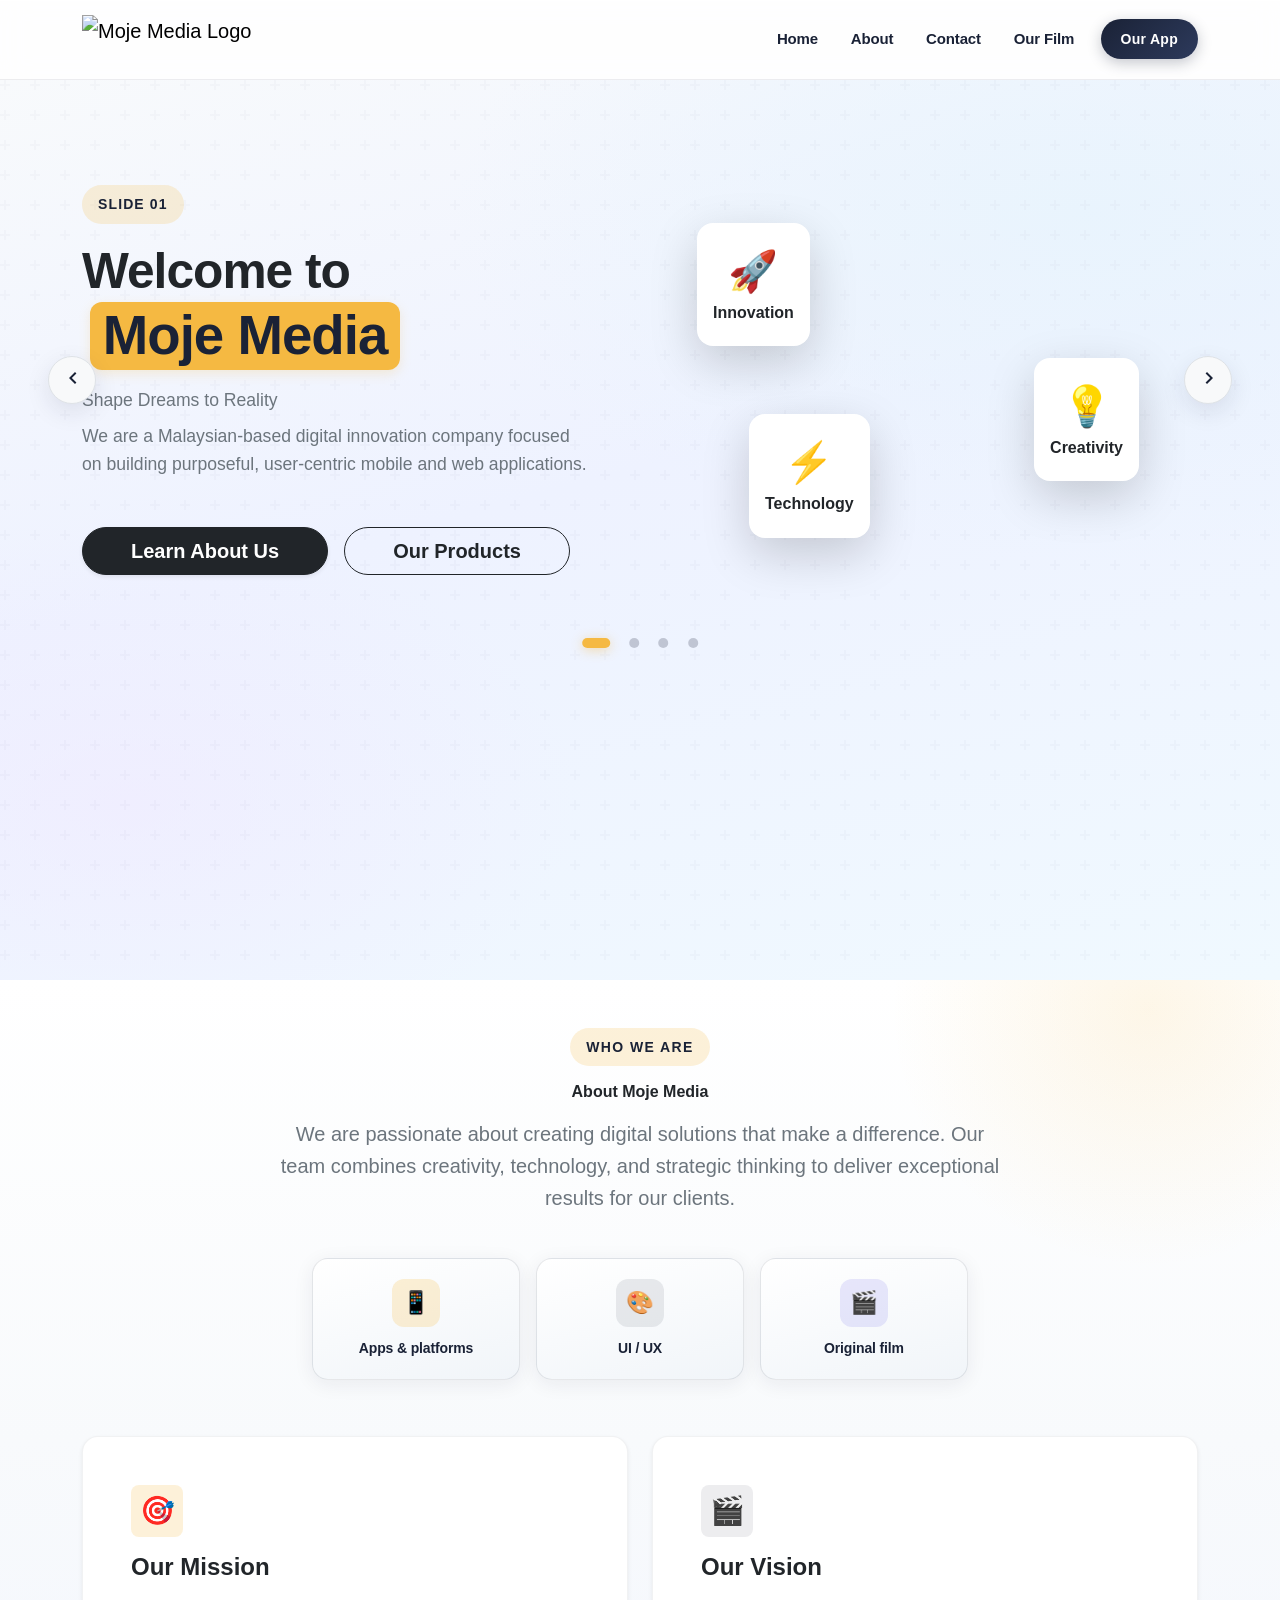
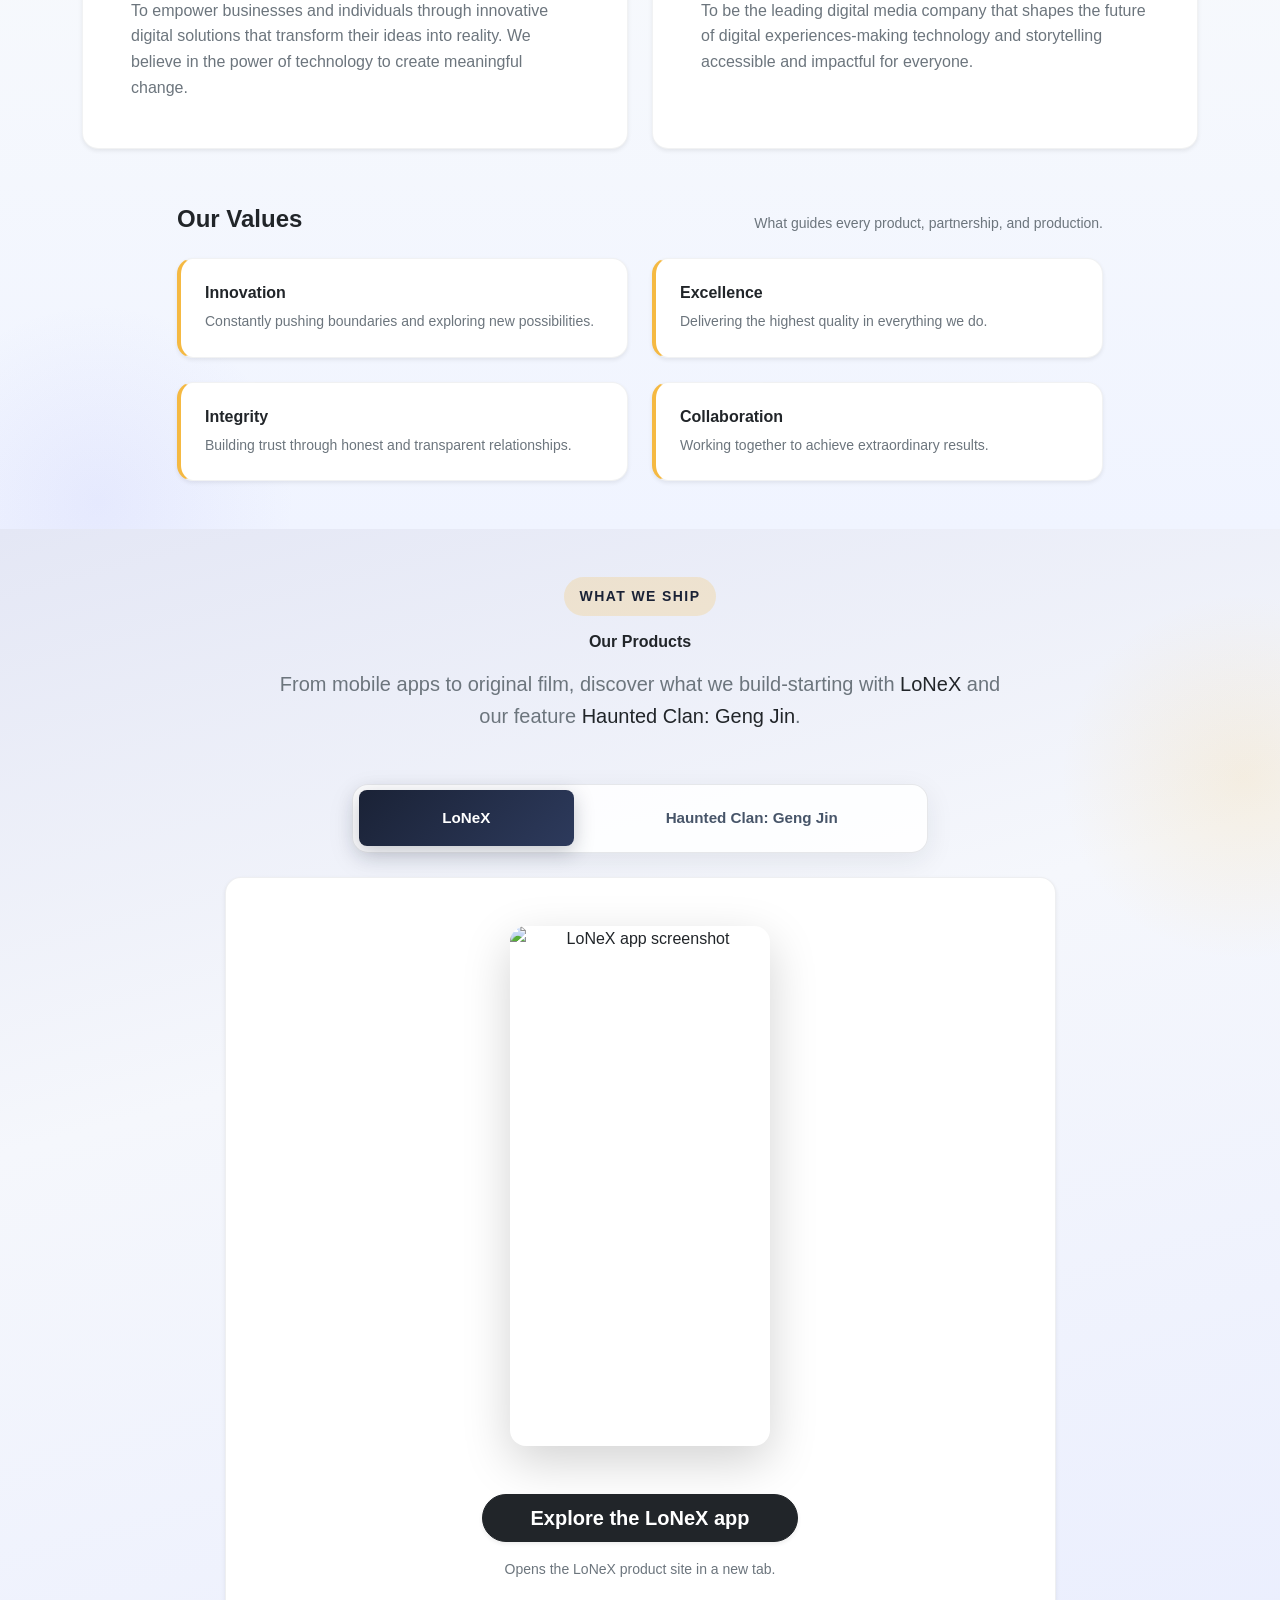
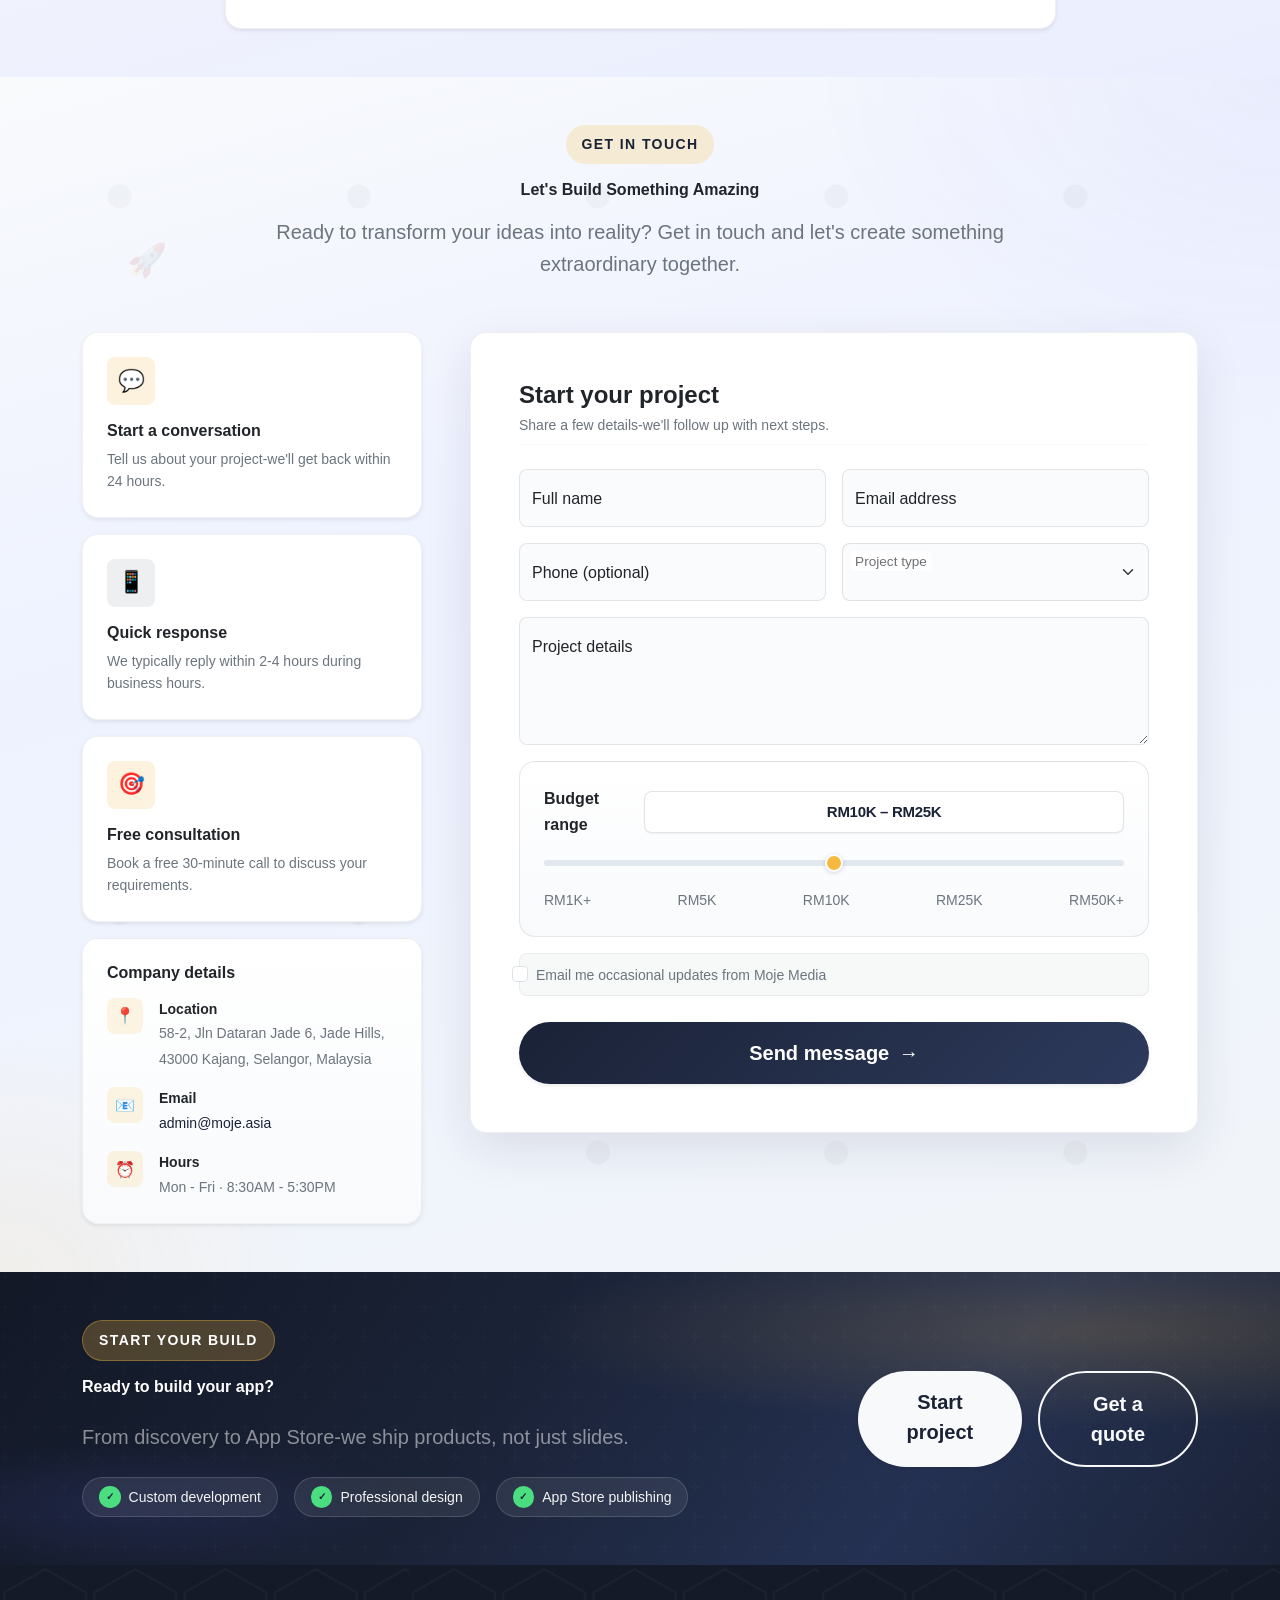
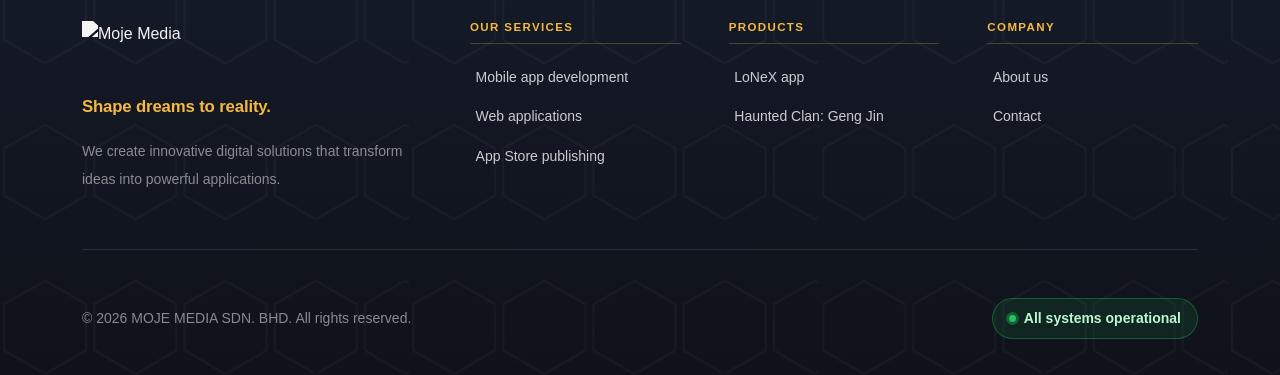
==== index.html @ 0386dd9c "Add files via upload" ====
<!DOCTYPE html>
<html lang="en">
<head>
  <meta charset="UTF-8">
  <meta name="viewport" content="width=device-width, initial-scale=1.0">
  <title>Moje Media – Shape Dreams to Reality</title>
  <!-- Bootstrap CSS -->
  <link href="https://cdn.jsdelivr.net/npm/bootstrap@5.3.2/dist/css/bootstrap.min.css" rel="stylesheet">
  <link rel="stylesheet" href="style.css">
</head>
<body>
  <header class="site-header">
    <nav class="navbar navbar-expand-lg navbar-modern fixed-top">
      <div class="container">
        <a class="navbar-brand d-flex align-items-center" href="#home">
          <img src="assets/moje-media-logo.png" alt="Moje Media Logo" class="logo">
        </a>

        <button class="navbar-toggler navbar-toggler-modern" type="button" data-bs-toggle="collapse" data-bs-target="#navbarNav" aria-controls="navbarNav" aria-expanded="false" aria-label="Toggle navigation">
          <span class="navbar-toggler-icon"></span>
        </button>

        <div class="collapse navbar-collapse" id="navbarNav">
          <ul class="navbar-nav ms-auto align-items-lg-center gap-lg-1 py-3 py-lg-0">
            <li class="nav-item">
              <a class="nav-link nav-link-modern" href="#home">Home</a>
            </li>
            <li class="nav-item">
              <a class="nav-link nav-link-modern" href="#about">About</a>
            </li>
            <li class="nav-item">
              <a class="nav-link nav-link-modern" href="#contact">Contact</a>
            </li>
            <li class="nav-item">
              <a class="nav-link nav-link-modern" href="film/index.html">Our Film</a>
            </li>
            <li class="nav-item ms-lg-2 mt-2 mt-lg-0">
              <a class="nav-link btn-nav-cta text-center" href="https://lonex.moje.asia/index.html" target="_blank" rel="noopener noreferrer">Our App</a>
            </li>
          </ul>
        </div>
      </div>
    </nav>
  </header>
  <main>
    <section class="hero hero-modern position-relative overflow-hidden" id="home">
      <div class="hero-slider">
        <!-- Slide 1: Welcome to Moje Media -->
        <div class="slide active" data-slide="1">
          <div class="container py-4 py-lg-5">
            <div class="row min-vh-100 align-items-center g-4 g-xl-5">
              <div class="col-lg-6 order-2 order-lg-1">
                <div class="hero-text pe-lg-4">
                  <span class="hero-eyebrow d-inline-flex align-items-center gap-2 rounded-pill px-3 py-2 mb-3 small fw-semibold text-uppercase tracking-wide">Slide 01</span>
                  <h1 class="display-5 fw-bold text-dark lh-sm mb-3 hero-slide-title">Welcome to <span class="brand">Moje Media</span></h1>
                  <p class="lead text-secondary fw-normal mb-2">Shape Dreams to Reality</p>
                  <p class="text-secondary mb-4 mb-lg-5">We are a Malaysian-based digital innovation company focused on building purposeful, user-centric mobile and web applications.</p>
                  <div class="hero-actions d-flex flex-wrap gap-3">
                    <a href="#about" class="btn btn-dark btn-lg rounded-pill px-4 px-sm-5 fw-semibold shadow-sm">Learn About Us</a>
                    <a href="#products" class="btn btn-outline-dark btn-lg rounded-pill px-4 px-sm-5 fw-semibold">Our Products</a>
                  </div>
                </div>
              </div>
              <div class="col-lg-6 order-1 order-lg-2">
                <div class="hero-visual-stack position-relative mx-auto" style="max-width: 520px;">
                  <div class="position-absolute top-50 start-50 translate-middle hero-logo-watermark">
                    <img src="assets/moje-media-logo.png" alt="" class="opacity-25" width="420" height="auto" aria-hidden="true">
                  </div>
                  <div class="floating-elements floating-elements-modern">
                    <div class="card border-0 shadow-lg rounded-4 floating-card-modern card-1">
                      <div class="card-body text-center py-4 px-3">
                        <div class="display-6 mb-2">🚀</div>
                        <h3 class="h6 fw-bold mb-0 text-dark">Innovation</h3>
                      </div>
                    </div>
                    <div class="card border-0 shadow-lg rounded-4 floating-card-modern card-2">
                      <div class="card-body text-center py-4 px-3">
                        <div class="display-6 mb-2">💡</div>
                        <h3 class="h6 fw-bold mb-0 text-dark">Creativity</h3>
                      </div>
                    </div>
                    <div class="card border-0 shadow-lg rounded-4 floating-card-modern card-3">
                      <div class="card-body text-center py-4 px-3">
                        <div class="display-6 mb-2">⚡</div>
                        <h3 class="h6 fw-bold mb-0 text-dark">Technology</h3>
                      </div>
                    </div>
                  </div>
                </div>
              </div>
            </div>
          </div>
        </div>

        <!-- Slide 2: Haunted Clan — Geng Jin (film) -->
        <div class="slide" data-slide="2">
          <div class="container py-4 py-lg-5">
            <div class="row min-vh-100 align-items-center">
              <div class="col-12">
                <div class="row g-0 rounded-4 overflow-hidden shadow-lg hero-film-card border border-light">
                  <div class="col-lg-5 bg-dark text-white p-4 p-lg-5 d-flex flex-column justify-content-center">
                    <span class="hero-eyebrow hero-eyebrow--on-dark d-inline-flex align-items-center rounded-pill px-3 py-2 mb-3 small fw-semibold text-uppercase tracking-wide">Slide 02 · Original film</span>
                    <h2 class="display-5 fw-bold lh-sm mb-3 hero-slide-title"><span class="text-warning">Haunted Clan</span>: Geng Jin</h2>
                    <p class="text-white-50 lead fs-6 mb-4">Original feature film from Moje Media. We bring stories to the screen as well as to the app store, explore the art and watch the trailer in our products section.</p>
                    <div class="d-flex flex-wrap gap-3 mt-auto">
                      <a href="film/index.html#trailer" class="btn btn-warning btn-lg rounded-pill px-4 text-dark fw-semibold shadow-sm">Watch trailer</a>
                      <a href="film/index.html" class="btn btn-outline-light btn-lg rounded-pill px-4">Product details</a>
                    </div>
                  </div>
                  <div class="col-lg-7 bg-black p-3 p-md-4 d-flex align-items-center">
                    <div class="row g-3 w-100 align-items-center">
                      <div class="col-6">
                        <img src="assets/poster%201.jpg" alt="Haunted Clan: Geng Jin — poster 1" class="img-fluid rounded-3 shadow film-poster-hero w-100">
                      </div>
                      <div class="col-6">
                        <img src="assets/poster%202.jpg" alt="Haunted Clan: Geng Jin — poster 2" class="img-fluid rounded-3 shadow film-poster-hero w-100">
                      </div>
                    </div>
                  </div>
                </div>
              </div>
            </div>
          </div>
        </div>

        <!-- Slide 3: LoNeX (Our App) -->
        <div class="slide" data-slide="3">
          <div class="container py-4 py-lg-5">
            <div class="row min-vh-100 align-items-center g-4 g-xl-5">
              <div class="col-lg-6">
                <div class="hero-text pe-lg-4">
                  <span class="hero-eyebrow d-inline-flex align-items-center gap-2 rounded-pill px-3 py-2 mb-3 small fw-semibold text-uppercase tracking-wide">Slide 03 · Our App</span>
                  <h2 class="display-5 fw-bold text-dark lh-sm mb-3 hero-slide-title">Meet <span class="brand">LoNeX</span></h2>
                  <p class="lead text-secondary fs-5 mb-3">Your complete financial management solution</p>
                  <p class="text-secondary mb-4">Transform how you manage money with our financial companion-loan tracking, income management, and expense control in one intuitive app.</p>
                  <div class="app-features-highlight mb-4">
                    <div class="feature-highlight">
                      <span class="feature-icon">💰</span>
                      <span class="feature-text">Smart Loan Management</span>
                    </div>
                    <div class="feature-highlight">
                      <span class="feature-icon">📊</span>
                      <span class="feature-text">Real-time Income Tracking</span>
                    </div>
                    <div class="feature-highlight">
                      <span class="feature-icon">💳</span>
                      <span class="feature-text">Intelligent Expense Control</span>
                    </div>
                  </div>
                  <div class="hero-actions">
                    <div class="store-badges d-flex flex-wrap gap-3 justify-content-lg-start justify-content-center">
                      <a href="https://play.google.com/store/apps/details?id=com.lonex.mobile" target="_blank" rel="noopener noreferrer">
                        <img src="assets/play-store.png" alt="Download on Google Play" class="badge">
                      </a>
                      <a href="https://apps.apple.com/my/app/lonex/id6754009826" target="_blank" rel="noopener noreferrer">
                        <img src="assets/app-store.png" alt="Download on Apple App Store" class="badge">
                      </a>
                    </div>
                  </div>
                </div>
              </div>
              <div class="col-lg-6">
                <div class="hero-image">
                  <div class="app-showcase rounded-4 p-3 p-lg-4 bg-white bg-opacity-75 shadow-lg border border-light">
                    <div class="phone-mockup">
                      <img src="assets/app-screenshot.png" alt="LoNeX App Screenshot" class="app-mockup">
                      <div class="app-glow"></div>
                    </div>
                    <div class="floating-features">
                      <div class="feature-card feature-1">
                        <div class="feature-icon">📈</div>
                        <div class="feature-content">
                          <h4>Monthly Overview</h4>
                          <p>Track your financial health at a glance</p>
                        </div>
                      </div>
                      <div class="feature-card feature-2">
                        <div class="feature-icon">🎯</div>
                        <div class="feature-content">
                          <h4>Smart Goals</h4>
                          <p>Set and achieve your financial targets</p>
                        </div>
                      </div>
                      <div class="feature-card feature-3">
                        <div class="feature-icon">🔒</div>
                        <div class="feature-content">
                          <h4>Secure &amp; Private</h4>
                          <p>Bank-level security for your data</p>
                        </div>
                      </div>
                    </div>
                  </div>
                </div>
              </div>
            </div>
          </div>
        </div>

        <!-- Slide 4: App development services -->
        <div class="slide" data-slide="4">
          <div class="container py-4 py-lg-5">
            <div class="row min-vh-100 align-items-center g-4 g-xl-5">
              <div class="col-lg-6">
                <div class="hero-text pe-lg-4">
                  <span class="hero-eyebrow d-inline-flex align-items-center gap-2 rounded-pill px-3 py-2 mb-3 small fw-semibold text-uppercase tracking-wide">Slide 04 · Services</span>
                  <h2 class="display-5 fw-bold text-dark lh-sm mb-3 hero-slide-title">We Create <span class="brand">Your App</span></h2>
                  <p class="lead text-secondary fs-5 mb-2">Custom Mobile &amp; Web Solutions</p>
                  <p class="text-secondary mb-4">Transform your ideas into powerful digital solutions. From concept to launch, we build custom mobile apps and web platforms that drive your business forward.</p>
                  <div class="row row-cols-2 g-2 mb-4">
                    <div class="col">
                      <div class="d-flex align-items-center gap-2 rounded-4 border bg-white p-3 shadow-sm h-100">
                        <span class="fs-4" aria-hidden="true">📱</span>
                        <span class="small fw-semibold text-dark">Mobile apps</span>
                      </div>
                    </div>
                    <div class="col">
                      <div class="d-flex align-items-center gap-2 rounded-4 border bg-white p-3 shadow-sm h-100">
                        <span class="fs-4" aria-hidden="true">🌐</span>
                        <span class="small fw-semibold text-dark">Web apps</span>
                      </div>
                    </div>
                    <div class="col">
                      <div class="d-flex align-items-center gap-2 rounded-4 border bg-white p-3 shadow-sm h-100">
                        <span class="fs-4" aria-hidden="true">🎨</span>
                        <span class="small fw-semibold text-dark">UI / UX</span>
                      </div>
                    </div>
                    <div class="col">
                      <div class="d-flex align-items-center gap-2 rounded-4 border bg-white p-3 shadow-sm h-100">
                        <span class="fs-4" aria-hidden="true">🚀</span>
                        <span class="small fw-semibold text-dark">Publishing</span>
                      </div>
                    </div>
                  </div>
                  <div class="hero-actions d-flex flex-wrap gap-3">
                    <a href="#contact" class="btn btn-dark btn-lg rounded-pill px-4 px-sm-5 fw-semibold shadow-sm">Start Your Project</a>
                    <a href="#products" class="btn btn-outline-dark btn-lg rounded-pill px-4 px-sm-5 fw-semibold">View Portfolio</a>
                  </div>
                </div>
              </div>
              <div class="col-lg-6">
                <div class="hero-image">
                  <div class="development-showcase">
                    <div class="development-process">
                      <div class="process-step step-1">
                        <div class="step-icon">💡</div>
                        <div class="step-content">
                          <h4>Ideation</h4>
                          <p>We brainstorm and plan your app concept</p>
                        </div>
                      </div>
                      <div class="process-step step-2">
                        <div class="step-icon">🎨</div>
                        <div class="step-content">
                          <h4>Design</h4>
                          <p>Create beautiful, intuitive user interfaces</p>
                        </div>
                      </div>
                      <div class="process-step step-3">
                        <div class="step-icon">⚡</div>
                        <div class="step-content">
                          <h4>Development</h4>
                          <p>Build your app with cutting-edge technology</p>
                        </div>
                      </div>
                      <div class="process-step step-4">
                        <div class="step-icon">🚀</div>
                        <div class="step-content">
                          <h4>Launch</h4>
                          <p>Deploy and publish to app stores</p>
                        </div>
                      </div>
                    </div>
                    <div class="floating-devices">
                      <div class="device phone-device">
                        <div class="device-screen">
                          <div class="app-preview"></div>
                        </div>
                      </div>
                      <div class="device tablet-device">
                        <div class="device-screen">
                          <div class="app-preview"></div>
                        </div>
                      </div>
                    </div>
                  </div>
                </div>
              </div>
            </div>
          </div>
        </div>

        <!-- Slide Controls -->
        <button type="button" class="slider-control prev btn btn-light rounded-circle border" aria-label="Previous slide">
          <svg width="24" height="24" fill="currentColor" aria-hidden="true">
            <path d="M15.41 7.41L14 6l-6 6 6 6 1.41-1.41L10.83 12z"/>
          </svg>
        </button>
        <button type="button" class="slider-control next btn btn-light rounded-circle border" aria-label="Next slide">
          <svg width="24" height="24" fill="currentColor" aria-hidden="true">
            <path d="M10 6L8.59 7.41 13.17 12l-4.58 4.59L10 18l6-6z"/>
          </svg>
        </button>
        <div class="slider-nav">
          <button type="button" class="nav-dot active" data-slide="1" aria-label="Slide 1 — Welcome"></button>
          <button type="button" class="nav-dot" data-slide="2" aria-label="Slide 2 — Haunted Clan: Geng Jin"></button>
          <button type="button" class="nav-dot" data-slide="3" aria-label="Slide 3 — LoNeX"></button>
          <button type="button" class="nav-dot" data-slide="4" aria-label="Slide 4 — App services"></button>
        </div>
      </div>
    </section>

    <section class="about about-modern py-5 about-section-pad position-relative overflow-hidden" id="about">
      <div class="container position-relative">
        <div class="row justify-content-center mb-5 about-block-gap">
          <div class="col-lg-9 col-xl-8 text-center">
            <span class="about-eyebrow d-inline-flex align-items-center rounded-pill px-3 py-2 small fw-semibold text-uppercase mb-3">Who we are</span>
            <h2 class="display-5 fw-bold text-dark lh-sm mb-3">About Moje Media</h2>
            <p class="lead text-secondary mb-0">We are passionate about creating digital solutions that make a difference. Our team combines creativity, technology, and strategic thinking to deliver exceptional results for our clients.</p>
            <div class="row row-cols-1 row-cols-sm-3 g-3 mt-4 pt-1 about-capabilities mx-auto">
              <div class="col">
                <div class="about-capability h-100">
                  <div class="about-capability-icon" aria-hidden="true">📱</div>
                  <span class="about-capability-label">Apps &amp; platforms</span>
                </div>
              </div>
              <div class="col">
                <div class="about-capability h-100">
                  <div class="about-capability-icon about-capability-icon--ux" aria-hidden="true">🎨</div>
                  <span class="about-capability-label">UI / UX</span>
                </div>
              </div>
              <div class="col">
                <div class="about-capability h-100">
                  <div class="about-capability-icon about-capability-icon--film" aria-hidden="true">🎬</div>
                  <span class="about-capability-label">Original film</span>
                </div>
              </div>
            </div>
          </div>
        </div>

        <div class="row g-4 mb-5 about-block-gap">
          <div class="col-md-6">
            <div class="card border-0 shadow-sm rounded-4 h-100 about-mv-card overflow-hidden">
              <div class="card-body p-4 p-lg-5 d-flex flex-column">
                <div class="about-icon-wrap rounded-3 d-inline-flex align-items-center justify-content-center mb-3" aria-hidden="true">
                  <span class="fs-3">🎯</span>
                </div>
                <h3 class="h4 fw-bold text-dark mb-3">Our Mission</h3>
                <p class="text-secondary mb-0 flex-grow-1">To empower businesses and individuals through innovative digital solutions that transform their ideas into reality. We believe in the power of technology to create meaningful change.</p>
              </div>
            </div>
          </div>
          <div class="col-md-6">
            <div class="card border-0 shadow-sm rounded-4 h-100 about-mv-card overflow-hidden">
              <div class="card-body p-4 p-lg-5 d-flex flex-column">
                <div class="about-icon-wrap about-icon-wrap--alt rounded-3 d-inline-flex align-items-center justify-content-center mb-3" aria-hidden="true">
                  <span class="fs-3">🎬</span>
                </div>
                <h3 class="h4 fw-bold text-dark mb-3">Our Vision</h3>
                <p class="text-secondary mb-0 flex-grow-1">To be the leading digital media company that shapes the future of digital experiences-making technology and storytelling accessible and impactful for everyone.</p>
              </div>
            </div>
          </div>
        </div>

        <div class="row justify-content-center">
          <div class="col-lg-11 col-xl-10">
            <div class="d-flex flex-column flex-md-row align-items-md-end justify-content-md-between gap-3 mb-4">
              <h3 class="h4 fw-bold text-dark mb-0">Our Values</h3>
              <p class="text-secondary small mb-0 text-md-end">What guides every product, partnership, and production.</p>
            </div>
            <div class="row g-4">
              <div class="col-md-6">
                <div class="card border-0 shadow-sm rounded-4 h-100 about-value-card">
                  <div class="card-body p-4">
                    <h4 class="h6 fw-bold text-dark mb-2">Innovation</h4>
                    <p class="text-secondary small mb-0">Constantly pushing boundaries and exploring new possibilities.</p>
                  </div>
                </div>
              </div>
              <div class="col-md-6">
                <div class="card border-0 shadow-sm rounded-4 h-100 about-value-card">
                  <div class="card-body p-4">
                    <h4 class="h6 fw-bold text-dark mb-2">Excellence</h4>
                    <p class="text-secondary small mb-0">Delivering the highest quality in everything we do.</p>
                  </div>
                </div>
              </div>
              <div class="col-md-6">
                <div class="card border-0 shadow-sm rounded-4 h-100 about-value-card">
                  <div class="card-body p-4">
                    <h4 class="h6 fw-bold text-dark mb-2">Integrity</h4>
                    <p class="text-secondary small mb-0">Building trust through honest and transparent relationships.</p>
                  </div>
                </div>
              </div>
              <div class="col-md-6">
                <div class="card border-0 shadow-sm rounded-4 h-100 about-value-card">
                  <div class="card-body p-4">
                    <h4 class="h6 fw-bold text-dark mb-2">Collaboration</h4>
                    <p class="text-secondary small mb-0">Working together to achieve extraordinary results.</p>
                  </div>
                </div>
              </div>
            </div>
          </div>
        </div>
      </div>
    </section>

    <section class="products products-modern py-5 products-section-pad position-relative overflow-hidden" id="products">
      <div class="container position-relative">
        <div class="row justify-content-center products-header-gap">
          <div class="col-lg-9 col-xl-8 text-center">
            <span class="products-eyebrow d-inline-flex align-items-center rounded-pill px-3 py-2 small fw-semibold text-uppercase mb-3">What we ship</span>
            <h2 class="display-5 fw-bold text-dark lh-sm mb-3">Our Products</h2>
            <p class="lead text-secondary mb-0">From mobile apps to original film, discover what we build-starting with <strong class="text-dark">LoNeX</strong> and our feature <strong class="text-dark">Haunted Clan: Geng Jin</strong>.</p>
          </div>
        </div>

        <div class="row justify-content-center product-toggle-wrap">
          <div class="col-12 col-lg-10 col-xl-9">
            <ul class="nav nav-pills product-toggle mb-4" id="productToggle" role="tablist">
              <li class="nav-item flex-fill" role="presentation">
                <button class="nav-link w-100 active py-3 rounded-3" id="product-tab-lonex" data-bs-toggle="tab" data-bs-target="#product-pane-lonex" type="button" role="tab" aria-controls="product-pane-lonex" aria-selected="true">LoNeX</button>
              </li>
              <li class="nav-item flex-fill" role="presentation">
                <button class="nav-link w-100 py-3 rounded-3" id="product-tab-film" data-bs-toggle="tab" data-bs-target="#product-pane-film" type="button" role="tab" aria-controls="product-pane-film" aria-selected="false">Haunted Clan: Geng Jin</button>
              </li>
            </ul>

            <div class="tab-content" id="productToggleContent">
              <div class="tab-pane fade show active" id="product-pane-lonex" role="tabpanel" aria-labelledby="product-tab-lonex" tabindex="0">
                <div class="card border-0 rounded-4 shadow-sm product-showcase-card overflow-hidden">
                  <div class="card-body p-4 p-lg-5 text-center">
                    <div class="product-showcase-media mb-4 mb-lg-5 mx-auto">
                      <img src="assets/app-screenshot.png" alt="LoNeX app screenshot" class="img-fluid rounded-4 shadow-lg product-showcase-img" width="400" height="800">
                    </div>
                    <a href="https://lonex.moje.asia/index.html" class="btn btn-dark btn-lg rounded-pill px-4 px-sm-5 fw-semibold shadow-sm" target="_blank" rel="noopener noreferrer">Explore the LoNeX app</a>
                    <p class="small text-secondary mt-3 mb-0">Opens the LoNeX product site in a new tab.</p>
                  </div>
                </div>
              </div>
              <div class="tab-pane fade" id="product-pane-film" role="tabpanel" aria-labelledby="product-tab-film" tabindex="0">
                <div class="card border-0 rounded-4 shadow-sm product-showcase-card product-showcase-card--film overflow-hidden">
                  <div class="card-body p-4 p-lg-5 text-center">
                    <div class="product-showcase-media product-showcase-media--film mb-4 mb-lg-5 mx-auto">
                      <div class="row g-3 justify-content-center align-items-end">
                        <div class="col-6 col-md-5 col-lg-4">
                          <img src="assets/poster%201.jpg" alt="Haunted Clan: Geng Jin — poster 1" class="img-fluid rounded-3 shadow-lg w-100 product-showcase-poster">
                        </div>
                        <div class="col-6 col-md-5 col-lg-4">
                          <img src="assets/poster%202.jpg" alt="Haunted Clan: Geng Jin — poster 2" class="img-fluid rounded-3 shadow-lg w-100 product-showcase-poster">
                        </div>
                      </div>
                    </div>
                    <a href="film/index.html" class="btn btn-dark btn-lg rounded-pill px-4 px-sm-5 fw-semibold shadow-sm">Discover the film</a>
                    <p class="small text-secondary mt-3 mb-0">Trailer, credits, and more on the film page.</p>
                  </div>
                </div>
              </div>
            </div>
          </div>
        </div>
      </div>
    </section>

    <section class="contact contact-modern py-5 contact-section-pad position-relative overflow-hidden" id="contact">
      <div class="container position-relative">
        <div class="row justify-content-center contact-header-gap">
          <div class="col-lg-9 col-xl-8 text-center">
            <span class="contact-eyebrow d-inline-flex align-items-center rounded-pill px-3 py-2 small fw-semibold text-uppercase mb-3">Get in touch</span>
            <h2 class="display-5 fw-bold text-dark lh-sm mb-3">Let's Build Something Amazing</h2>
            <p class="lead text-secondary mb-0">Ready to transform your ideas into reality? Get in touch and let's create something extraordinary together.</p>
          </div>
        </div>

        <div class="row g-4 g-xl-5 align-items-start">
          <div class="col-lg-4">
            <div class="d-flex flex-column gap-3 contact-aside">
              <div class="card border-0 shadow-sm rounded-4 contact-aside-card h-100">
                <div class="card-body p-4 text-center text-lg-start">
                  <div class="contact-aside-icon rounded-3 d-inline-flex align-items-center justify-content-center mb-3" aria-hidden="true">💬</div>
                  <h3 class="h6 fw-bold text-dark mb-2">Start a conversation</h3>
                  <p class="small text-secondary mb-0">Tell us about your project-we'll get back within 24 hours.</p>
                </div>
              </div>
              <div class="card border-0 shadow-sm rounded-4 contact-aside-card h-100">
                <div class="card-body p-4 text-center text-lg-start">
                  <div class="contact-aside-icon contact-aside-icon--alt rounded-3 d-inline-flex align-items-center justify-content-center mb-3" aria-hidden="true">📱</div>
                  <h3 class="h6 fw-bold text-dark mb-2">Quick response</h3>
                  <p class="small text-secondary mb-0">We typically reply within 2-4 hours during business hours.</p>
                </div>
              </div>
              <div class="card border-0 shadow-sm rounded-4 contact-aside-card h-100">
                <div class="card-body p-4 text-center text-lg-start">
                  <div class="contact-aside-icon rounded-3 d-inline-flex align-items-center justify-content-center mb-3" aria-hidden="true">🎯</div>
                  <h3 class="h6 fw-bold text-dark mb-2">Free consultation</h3>
                  <p class="small text-secondary mb-0">Book a free 30-minute call to discuss your requirements.</p>
                </div>
              </div>
              <div class="card border-0 shadow-sm rounded-4 contact-details-card">
                <div class="card-body p-4">
                  <h3 class="h6 fw-bold text-dark mb-3">Company details</h3>
                  <ul class="list-unstyled mb-0 contact-details-list">
                    <li class="d-flex gap-3 mb-3">
                      <span class="contact-detail-dot flex-shrink-0" aria-hidden="true">📍</span>
                      <div>
                        <span class="small fw-semibold text-dark d-block">Location</span>
                        <span class="small text-secondary">58-2, Jln Dataran Jade 6, Jade Hills, 43000 Kajang, Selangor, Malaysia</span>
                      </div>
                    </li>
                    <li class="d-flex gap-3 mb-3">
                      <span class="contact-detail-dot flex-shrink-0" aria-hidden="true">📧</span>
                      <div>
                        <span class="small fw-semibold text-dark d-block">Email</span>
                        <a href="mailto:admin@moje.asia" class="small text-decoration-none contact-detail-link">admin@moje.asia</a>
                      </div>
                    </li>
                    <li class="d-flex gap-3 mb-0">
                      <span class="contact-detail-dot flex-shrink-0" aria-hidden="true">⏰</span>
                      <div>
                        <span class="small fw-semibold text-dark d-block">Hours</span>
                        <span class="small text-secondary">Mon - Fri · 8:30AM - 5:30PM</span>
                      </div>
                    </li>
                  </ul>
                </div>
              </div>
            </div>
          </div>

          <div class="col-lg-8">
            <div class="card border-0 shadow-lg rounded-4 contact-form-card overflow-hidden">
              <div class="card-body p-4 p-lg-5">
                <form class="contact-form contact-form-modern" id="contactForm" novalidate>
                  <div class="mb-4 pb-2 border-bottom border-light">
                    <h3 class="h4 fw-bold text-dark mb-1">Start your project</h3>
                    <p class="text-secondary small mb-0">Share a few details-we'll follow up with next steps.</p>
                  </div>

                  <div class="row g-3">
                    <div class="col-md-6">
                      <div class="form-floating">
                        <input type="text" class="form-control rounded-3" id="name" name="name" placeholder="Full Name" required autocomplete="name">
                        <label for="name">Full name</label>
                      </div>
                    </div>
                    <div class="col-md-6">
                      <div class="form-floating">
                        <input type="email" class="form-control rounded-3" id="email" name="email" placeholder="Email" required autocomplete="email">
                        <label for="email">Email address</label>
                      </div>
                    </div>
                    <div class="col-md-6">
                      <div class="form-floating">
                        <input type="tel" class="form-control rounded-3" id="phone" name="phone" placeholder="Phone" autocomplete="tel">
                        <label for="phone">Phone (optional)</label>
                      </div>
                    </div>
                    <div class="col-md-6">
                      <div class="form-floating">
                        <select class="form-select rounded-3" id="projectType" name="projectType" required aria-label="Project type">
                          <option value="" disabled selected hidden></option>
                          <option value="mobile-app">Mobile app development</option>
                          <option value="web-app">Web application</option>
                          <option value="ui-ux">UI / UX design</option>
                          <option value="film-media">Film / media</option>
                          <option value="consultation">Consultation</option>
                          <option value="other">Other</option>
                        </select>
                        <label for="projectType">Project type</label>
                      </div>
                    </div>
                    <div class="col-12">
                      <div class="form-floating">
                        <textarea class="form-control rounded-3" id="message" name="message" style="min-height: 8rem" placeholder="Details" required></textarea>
                        <label for="message">Project details</label>
                      </div>
                    </div>
                    <div class="col-12">
                      <div class="contact-budget-panel rounded-4 border px-3 py-3 px-md-4 py-md-4">
                        <div class="d-flex flex-column align-items-stretch gap-3">
                          <div class="d-flex flex-column flex-sm-row align-items-stretch align-items-sm-center justify-content-sm-between gap-2 gap-sm-3">
                            <label for="budget" class="form-label fw-semibold text-dark mb-0">Budget range</label>
                            <output class="contact-budget-output w-100 w-sm-auto" id="budgetDisplay" for="budget" aria-live="polite">RM10K – RM25K</output>
                          </div>
                          <input type="range" class="form-range contact-range" id="budget" name="budget" min="0" max="4" value="2" aria-valuetext="RM10K – RM25K">
                          <div class="d-flex justify-content-between small text-secondary contact-range-labels mb-0">
                            <span>RM1K+</span>
                            <span class="d-none d-sm-inline">RM5K</span>
                            <span>RM10K</span>
                            <span class="d-none d-sm-inline">RM25K</span>
                            <span>RM50K+</span>
                          </div>
                        </div>
                      </div>
                    </div>
                    <div class="col-12">
                      <div class="form-check contact-check rounded-3 px-3 py-2">
                        <input class="form-check-input" type="checkbox" id="newsletter" name="newsletter" value="1">
                        <label class="form-check-label small text-secondary" for="newsletter">Email me occasional updates from Moje Media</label>
                      </div>
                    </div>
                    <div class="col-12 pt-2">
                      <button type="submit" class="btn btn-primary btn-lg rounded-pill w-100 fw-semibold shadow-sm contact-submit-btn py-3">
                        <span class="btn-text">Send message</span>
                        <span class="btn-icon ms-1" aria-hidden="true">→</span>
                        <span class="btn-loading d-none" aria-hidden="true">
                          <span class="spinner-border spinner-border-sm text-white" role="status"><span class="visually-hidden">Loading</span></span>
                        </span>
                      </button>
                    </div>
                  </div>
                </form>

                <div class="form-success text-center py-4 px-3 d-none" id="formSuccess">
                  <div class="rounded-circle bg-success bg-opacity-10 text-success d-inline-flex align-items-center justify-content-center mb-3 contact-success-icon" aria-hidden="true">✓</div>
                  <h3 class="h5 fw-bold text-dark mb-2">Message sent</h3>
                  <p class="text-secondary small mb-4">Thanks for reaching out—we'll reply within 24 hours.</p>
                  <button type="button" class="btn btn-outline-primary rounded-pill px-4" onclick="resetForm()">Send another message</button>
                </div>
              </div>
            </div>
          </div>
        </div>

        <div class="floating-elements-contact" aria-hidden="true">
          <div class="floating-element element-1">🚀</div>
          <div class="floating-element element-2">💡</div>
          <div class="floating-element element-3">⚡</div>
          <div class="floating-element element-4">🎨</div>
        </div>
      </div>
    </section>
  </main>
  
  <!-- Call to Action Banner -->
  <section class="cta-banner cta-modern text-white py-5 py-lg-6 position-relative overflow-hidden" aria-labelledby="cta-heading">
    <div class="container position-relative">
      <div class="row align-items-center g-4 g-xl-5">
        <div class="col-lg-7 col-xl-8">
          <span class="cta-eyebrow d-inline-flex align-items-center rounded-pill px-3 py-2 small fw-semibold text-uppercase mb-3">Start your build</span>
          <h2 id="cta-heading" class="display-5 fw-bold lh-sm text-white mb-3 mb-lg-4">Ready to build your app?</h2>
          <p class="lead text-white-50 mb-4 mb-lg-4 d-none d-md-block">From discovery to App Store-we ship products, not just slides.</p>
          <div class="d-flex flex-column flex-sm-row flex-wrap gap-2 gap-sm-3 cta-benefits-modern" role="list">
            <div class="cta-benefit-chip d-inline-flex align-items-center gap-2 rounded-pill px-3 py-2" role="listitem">
              <span class="cta-benefit-icon d-inline-flex align-items-center justify-content-center rounded-circle flex-shrink-0" aria-hidden="true">✓</span>
              <span class="small fw-medium">Custom development</span>
            </div>
            <div class="cta-benefit-chip d-inline-flex align-items-center gap-2 rounded-pill px-3 py-2" role="listitem">
              <span class="cta-benefit-icon d-inline-flex align-items-center justify-content-center rounded-circle flex-shrink-0" aria-hidden="true">✓</span>
              <span class="small fw-medium">Professional design</span>
            </div>
            <div class="cta-benefit-chip d-inline-flex align-items-center gap-2 rounded-pill px-3 py-2" role="listitem">
              <span class="cta-benefit-icon d-inline-flex align-items-center justify-content-center rounded-circle flex-shrink-0" aria-hidden="true">✓</span>
              <span class="small fw-medium">App Store publishing</span>
            </div>
          </div>
        </div>
        <div class="col-lg-5 col-xl-4">
          <div class="d-flex flex-column flex-sm-row flex-lg-column flex-xl-row gap-3 justify-content-lg-stretch justify-content-xl-end cta-actions-modern">
            <a href="#contact" class="btn btn-light btn-lg rounded-pill px-4 py-3 fw-semibold shadow-sm flex-grow-1 flex-lg-grow-0 text-center">Start project</a>
            <a href="#contact" class="btn btn-outline-light btn-lg rounded-pill px-4 py-3 fw-semibold flex-grow-1 flex-lg-grow-0 text-center">Get a quote</a>
          </div>
        </div>
      </div>
    </div>
  </section>

  <footer class="footer-modern text-white position-relative overflow-hidden" role="contentinfo">
    <div class="container position-relative">
      <div class="row g-5 pb-2">
        <div class="col-lg-4 col-xl-4 text-center text-lg-start">
          <a href="#home" class="d-inline-block text-decoration-none mb-3">
            <img src="assets/moje-media-logo.png" alt="Moje Media" class="footer-logo d-block" width="140" height="46">
          </a>
          <p class="footer-tagline fw-semibold mb-3">Shape dreams to reality.</p>
          <p class="footer-about small text-white-50 lh-lg mb-0 pe-lg-3">We create innovative digital solutions that transform ideas into powerful applications.</p>
        </div>

        <div class="col-lg-8 text-center text-md-start">
          <div class="row g-4 g-xl-5 justify-content-md-between">
            <div class="col-6 col-md-4">
              <h2 class="footer-heading h6 text-uppercase fw-bold mb-3">Our services</h2>
              <ul class="list-unstyled mb-0">
                <li class="mb-2"><a href="#contact" class="footer-link">Mobile app development</a></li>
                <li class="mb-2"><a href="#contact" class="footer-link">Web applications</a></li>
                <li class="mb-2"><a href="#contact" class="footer-link">App Store publishing</a></li>
              </ul>
            </div>
            <div class="col-6 col-md-4">
              <h2 class="footer-heading h6 text-uppercase fw-bold mb-3">Products</h2>
              <ul class="list-unstyled mb-0">
                <li class="mb-2"><a href="https://lonex.moje.asia/index.html" class="footer-link" target="_blank" rel="noopener noreferrer">LoNeX app</a></li>
                <li class="mb-2"><a href="film/index.html" class="footer-link">Haunted Clan: Geng Jin</a></li>
              </ul>
            </div>
            <div class="col-12 col-md-4">
              <h2 class="footer-heading h6 text-uppercase fw-bold mb-3">Company</h2>
              <ul class="list-unstyled mb-0">
                <li class="mb-2"><a href="#about" class="footer-link">About us</a></li>
                <li class="mb-2"><a href="#contact" class="footer-link">Contact</a></li>
              </ul>
            </div>
          </div>
        </div>
      </div>

      <hr class="footer-rule my-4 my-lg-5">

      <div class="row align-items-center gy-3 pb-1">
        <div class="col-md-6 text-center text-md-start">
          <p class="small text-white-50 mb-0">&copy; 2026 MOJE MEDIA SDN. BHD. All rights reserved.</p>
        </div>
        <div class="col-md-6 text-center text-md-end">
          <div class="footer-status-pill d-inline-flex align-items-center gap-2 px-3 py-2 rounded-pill">
            <span class="footer-status-dot rounded-circle flex-shrink-0" aria-hidden="true"></span>
            <span class="small fw-semibold footer-status-label mb-0">All systems operational</span>
          </div>
        </div>
      </div>
    </div>
  </footer>
  <!-- Bootstrap JS -->
  <script src="https://cdn.jsdelivr.net/npm/bootstrap@5.3.2/dist/js/bootstrap.bundle.min.js"></script>
  <script src="script.js"></script>
</body>
</html>
---- style.css ----
/* Reset and base styles */
* {
  margin: 0;
  padding: 0;
  box-sizing: border-box;
}
body {
  font-family: 'Segoe UI', Arial, sans-serif;
  background: #f7f7fa;
  color: #1a2236;
  line-height: 1.6;
  padding-top: 80px; /* Account for fixed navbar */
}

/* Header — modern navbar */
.site-header {
  position: relative;
  z-index: 1030;
}

.navbar-modern {
  background: rgba(255, 255, 255, 0.82);
  backdrop-filter: blur(14px);
  -webkit-backdrop-filter: blur(14px);
  border-bottom: 1px solid rgba(26, 34, 54, 0.08);
  box-shadow: 0 1px 0 rgba(255, 255, 255, 0.8) inset;
  padding-top: 0.65rem;
  padding-bottom: 0.65rem;
}

.navbar-brand .logo {
  height: 48px;
  transition: transform 0.25s ease, height 0.2s;
}

.navbar-brand:hover .logo {
  transform: scale(1.02);
}

.navbar-toggler-modern {
  border: 1px solid rgba(26, 34, 54, 0.12);
  border-radius: 10px;
  padding: 0.5rem 0.65rem;
}

.navbar-toggler-modern:focus {
  box-shadow: 0 0 0 3px rgba(245, 185, 66, 0.35);
}

.nav-link-modern {
  color: #1a2236 !important;
  font-weight: 600;
  font-size: 0.9375rem;
  letter-spacing: -0.01em;
  padding: 0.5rem 0.9rem !important;
  border-radius: 999px;
  transition: background 0.2s ease, color 0.2s ease;
}

.nav-link-modern:hover,
.nav-link-modern:focus {
  color: #1a2236 !important;
  background: rgba(26, 34, 54, 0.06);
}

.nav-dropdown-toggle {
  border: 0;
  background: transparent;
  cursor: pointer;
  text-align: left;
  width: 100%;
}

@media (min-width: 992px) {
  .nav-dropdown-toggle {
    width: auto;
  }
}

.nav-dropdown-toggle::after {
  margin-left: 0.35em;
  vertical-align: 0.15em;
}

.dropdown-menu-modern {
  border: 1px solid rgba(26, 34, 54, 0.08);
  border-radius: 16px;
  padding: 0.5rem;
  margin-top: 0.5rem !important;
  min-width: 15rem;
}

.dropdown-item-modern {
  border-radius: 12px;
  padding: 0.65rem 0.85rem;
  white-space: normal;
}

.dropdown-item-modern:hover,
.dropdown-item-modern:focus {
  background: rgba(245, 185, 66, 0.15);
  color: #1a2236;
}

.dropdown-item-title {
  display: block;
  font-weight: 600;
  font-size: 0.95rem;
  line-height: 1.3;
}

.dropdown-item-hint {
  display: block;
  font-size: 0.78rem;
  color: #6c757d;
  margin-top: 0.15rem;
}

.dropdown-item-modern:hover .dropdown-item-hint,
.dropdown-item-modern:focus .dropdown-item-hint {
  color: #495057;
}

.btn-nav-cta {
  background: linear-gradient(135deg, #1a2236 0%, #2d3a5c 100%);
  color: #fff !important;
  font-weight: 700;
  font-size: 0.875rem;
  letter-spacing: 0.02em;
  padding: 0.55rem 1.25rem !important;
  border-radius: 999px;
  box-shadow: 0 4px 14px rgba(26, 34, 54, 0.25);
  transition: transform 0.2s ease, box-shadow 0.2s ease, background 0.2s ease;
}

.btn-nav-cta:hover {
  background: linear-gradient(135deg, #f5b942 0%, #e8a82e 100%);
  color: #1a2236 !important;
  box-shadow: 0 6px 20px rgba(245, 185, 66, 0.4);
  transform: translateY(-1px);
}

/* Hero Section with Interactive Slider */
.hero {
  background: #f8fafc;
  padding: 0;
  min-height: 100vh;
  position: relative;
  overflow: hidden;
}

.hero-modern::before {
  content: '';
  position: absolute;
  inset: 0;
  background:
    radial-gradient(ellipse 90% 70% at 85% 15%, rgba(232, 244, 253, 0.9) 0%, transparent 55%),
    radial-gradient(ellipse 70% 60% at 10% 80%, rgba(240, 232, 255, 0.5) 0%, transparent 50%),
    linear-gradient(165deg, #f8fafc 0%, #eef2ff 45%, #f0f9ff 100%);
  pointer-events: none;
  z-index: 1;
}

.hero-modern::after {
  content: '';
  position: absolute;
  inset: 0;
  background-image: url("data:image/svg+xml,%3Csvg width='60' height='60' viewBox='0 0 60 60' xmlns='http://www.w3.org/2000/svg'%3E%3Cg fill='none' fill-rule='evenodd'%3E%3Cg fill='%231a2236' fill-opacity='0.03'%3E%3Cpath d='M36 34v-4h-2v4h-4v2h4v4h2v-4h4v-2h-4zm0-30V0h-2v4h-4v2h4v4h2V6h4V4h-4zM6 34v-4H4v4H0v2h4v4h2v-4h4v-2H6zM6 4V0H4v4H0v2h4v4h2V6h4V4H6z'/%3E%3C/g%3E%3C/g%3E%3C/svg%3E");
  opacity: 0.7;
  pointer-events: none;
  z-index: 1;
}

.hero-eyebrow {
  background: rgba(245, 185, 66, 0.2);
  color: #1a2236;
  letter-spacing: 0.12em;
}

.hero-eyebrow--on-dark {
  background: rgba(255, 255, 255, 0.12);
  color: rgba(255, 255, 255, 0.9);
}

.tracking-wide {
  letter-spacing: 0.08em;
}

.hero-visual-stack {
  min-height: 380px;
}

.hero-logo-watermark {
  z-index: 0;
  pointer-events: none;
  width: 100%;
  max-width: 420px;
}

.hero-logo-watermark img {
  width: 100%;
  height: auto;
}

.floating-elements-modern {
  position: relative;
  width: 100%;
  height: 420px;
  z-index: 2;
}

.floating-elements-modern .floating-card-modern {
  position: absolute;
  border-left: 4px solid #f5b942;
  animation: float 6s ease-in-out infinite;
  transition: transform 0.3s ease, box-shadow 0.3s ease;
}

.floating-elements-modern .floating-card-modern:hover {
  transform: translateY(-8px);
  box-shadow: 0 1.25rem 3rem rgba(26, 34, 54, 0.15) !important;
}

.hero-film-card {
  min-height: 320px;
}

@media (min-width: 992px) {
  .hero-film-card {
    min-height: 400px;
  }
}

.hero-slider {
  width: 100%;
  position: relative;
  height: 100%;
  min-height: 600px;
  z-index: 2;
}

.film-poster-hero {
  width: 100%;
  object-fit: cover;
  max-height: 420px;
}

.slide {
  position: absolute;
  top: 0;
  left: 0;
  width: 100%;
  height: 100%;
  opacity: 0;
  transform: translateX(100%);
  transition: all 0.8s cubic-bezier(0.4, 0, 0.2, 1);
  pointer-events: none;
  display: flex;
  align-items: center;
}

.slide.active {
  opacity: 1;
  transform: translateX(0);
  pointer-events: all;
}

.slide.prev {
  transform: translateX(-100%);
}

.hero-text {
  position: relative;
  z-index: 3;
}

.slide-indicator {
  position: absolute;
  top: -3rem;
  left: 0;
  font-size: 1rem;
  font-weight: 700;
  color: #f5b942;
  opacity: 0.8;
  letter-spacing: 2px;
}

/* Match film hero title: full Bootstrap display-5 scale (film column is outside .hero-text and was unaffected by inherit) */
.hero-modern .hero-text h1.display-5.hero-slide-title,
.hero-modern .hero-text h2.display-5.hero-slide-title {
  font-size: calc(1.425rem + 2.1vw);
  font-weight: 700;
  line-height: 1.1;
  letter-spacing: -0.02em;
  animation: slideInLeft 0.8s ease-out 0.05s both;
  color: #1a2236;
}

.hero-text h1:not(.display-4) {
  font-size: 3.5rem;
  font-weight: 800;
  margin-bottom: 1rem;
  letter-spacing: -1px;
  animation: slideInLeft 0.8s ease-out;
  line-height: 1.1;
  color: #1a2236;
}

@keyframes slideInLeft {
  from {
    opacity: 0;
    transform: translateX(-50px);
  }
  to {
    opacity: 1;
    transform: translateX(0);
  }
}

.brand {
  color: #1a2236;
  background: #f5b942;
  padding: 0 0.8rem;
  border-radius: 12px;
  font-size: 1.1em;
  box-shadow: 0 4px 12px #f5b94233;
  display: inline-block;
  margin-left: 0.5rem;
}

.hero-text h2:not(.display-5) {
  font-size: 1.8rem;
  font-weight: 500;
  margin-bottom: 1.5rem;
  animation: slideInLeft 0.8s ease-out 0.1s both;
  color: #2d3550;
}

.hero-modern .hero-film-card h2.display-5.hero-slide-title {
  font-size: calc(1.425rem + 2.1vw);
  font-weight: 700;
  line-height: 1.1;
  letter-spacing: -0.02em;
  animation: slideInLeft 0.8s ease-out 0.05s both;
}

.hero-text p {
  font-size: 1.1rem;
  margin-bottom: 1.8rem;
  color: #2d3550;
  animation: slideInLeft 0.8s ease-out 0.2s both;
  line-height: 1.6;
}

.hero-actions {
  animation: slideInLeft 0.8s ease-out 0.3s both;
  position: relative;
  z-index: 4;
  visibility: visible;
  opacity: 1;
}

.store-badges {
  display: flex !important;
  gap: 1rem;
  margin-top: 1rem;
  align-items: center;
  justify-content: center;
  flex-wrap: wrap;
  visibility: visible !important;
  opacity: 1 !important;
  position: relative;
  z-index: 5;
}

.store-badges a {
  text-decoration: none;
  display: inline-block;
  transition: transform 0.2s;
}

.store-badges a:hover {
  transform: scale(1.05);
}

.coming-soon {
  background: #f5b942;
  color: #1a2236;
  padding: 0.8rem 1.8rem;
  border-radius: 25px;
  font-weight: 700;
  font-size: 1.1rem;
  box-shadow: 0 4px 12px #f5b94233;
}

.badge {
  height: 70px;
  width: auto;
  max-width: 200px;
  opacity: 1 !important;
  visibility: visible !important;
  filter: drop-shadow(0 3px 10px #1a223622);
  transition: transform 0.2s;
  display: block !important;
  object-fit: contain;
  position: relative;
  z-index: 6;
}

.badge:hover {
  transform: scale(1.05);
}

.hero-image {
  display: flex;
  align-items: center;
  justify-content: center;
  animation: slideInRight 0.8s ease-out 0.2s both;
  position: relative;
  min-height: 400px;
}

@keyframes slideInRight {
  from {
    opacity: 0;
    transform: translateX(50px);
  }
  to {
    opacity: 1;
    transform: translateX(0);
  }
}

/* Floating Elements for Slide 1 */
.floating-elements {
  position: relative;
  width: 100%;
  height: 450px;
  display: flex;
  align-items: center;
  justify-content: center;
  z-index: 3;
}

.logo-background {
  position: absolute;
  top: 50%;
  left: 65%;
  transform: translate(-50%, -50%);
  z-index: 1;
  opacity: 1;
  pointer-events: none;
}

.bg-logo {
  width: 600px;
  height: auto;
  transition: all 0.3s ease;
  filter: drop-shadow(0 8px 24px rgba(26, 34, 54, 0.1));
}

.floating-card {
  position: absolute;
  background: #fff;
  border-radius: 20px;
  padding: 2rem 1.5rem;
  box-shadow: 0 12px 40px #1a22361a;
  border-left: 5px solid #f5b942;
  transition: all 0.3s ease;
  animation: float 6s ease-in-out infinite;
  min-width: 160px;
  text-align: center;
  z-index: 2;
}

.floating-card:hover {
  transform: translateY(-12px) scale(1.08);
  box-shadow: 0 20px 60px #f5b94244;
}

.card-1 {
  top: 15%;
  left: 5%;
  animation-delay: 0s;
}

.card-2 {
  top: 45%;
  right: 10%;
  animation-delay: 2s;
}

.card-3 {
  bottom: 15%;
  left: 15%;
  animation-delay: 4s;
}

@keyframes float {
  0%, 100% {
    transform: translateY(0px);
  }
  50% {
    transform: translateY(-25px);
  }
}

.card-icon {
  font-size: 2.5rem;
  margin-bottom: 0.8rem;
}

.floating-card h4 {
  color: #1a2236;
  font-size: 1.2rem;
  font-weight: 700;
}

.floating-card p {
  color: #2d3550;
  font-size: 1rem;
  line-height: 1.5;
  margin: 0;
}

/* Tech Showcase for Slide 2 */
.tech-showcase {
  display: grid;
  grid-template-columns: repeat(2, 1fr);
  gap: 2rem;
  width: 100%;
  max-width: 450px;
}

.tech-item {
  background: #fff;
  border-radius: 20px;
  padding: 2.5rem 2rem;
  text-align: center;
  box-shadow: 0 8px 30px #1a22361a;
  transition: all 0.3s ease;
  animation: techPulse 4s ease-in-out infinite;
}

.tech-item:nth-child(1) { animation-delay: 0s; }
.tech-item:nth-child(2) { animation-delay: 1s; }
.tech-item:nth-child(3) { animation-delay: 2s; }
.tech-item:nth-child(4) { animation-delay: 3s; }

.tech-item:hover {
  transform: translateY(-12px) scale(1.05);
  box-shadow: 0 16px 50px #f5b94244;
}

@keyframes techPulse {
  0%, 100% {
    transform: scale(1);
  }
  50% {
    transform: scale(1.05);
  }
}

.tech-icon {
  font-size: 3rem;
  margin-bottom: 1.2rem;
  display: block;
}

.tech-item span {
  color: #1a2236;
  font-weight: 600;
  font-size: 1.1rem;
}

/* App Showcase for Slide 3 */
.app-showcase {
  position: relative;
  display: flex;
  justify-content: center;
  align-items: center;
  width: 100%;
  height: 100%;
}

.phone-mockup {
  position: relative;
  display: flex;
  justify-content: center;
  align-items: center;
  z-index: 2;
}

.app-mockup {
  max-width: 300px;
  width: 100%;
  border-radius: 35px;
  box-shadow: 0 20px 60px rgba(26, 34, 54, 0.15);
  background: #fff;
  transform: translateY(-10px);
  transition: transform 0.3s, box-shadow 0.3s;
  animation: appFloat 4s ease-in-out infinite;
  z-index: 2;
}

.app-glow {
  position: absolute;
  top: 50%;
  left: 50%;
  transform: translate(-50%, -50%);
  width: 350px;
  height: 350px;
  background: radial-gradient(circle, rgba(245, 185, 66, 0.1) 0%, transparent 70%);
  border-radius: 50%;
  z-index: 1;
  animation: glowPulse 3s ease-in-out infinite;
}

@keyframes glowPulse {
  0%, 100% {
    opacity: 0.2;
    transform: translate(-50%, -50%) scale(1);
  }
  50% {
    opacity: 0.4;
    transform: translate(-50%, -50%) scale(1.05);
  }
}

@keyframes appFloat {
  0%, 100% {
    transform: translateY(-10px);
  }
  50% {
    transform: translateY(-20px);
  }
}

.app-mockup:hover {
  transform: translateY(-20px) scale(1.02);
  box-shadow: 0 25px 70px rgba(26, 34, 54, 0.25);
}

.floating-features {
  position: absolute;
  width: 100%;
  height: 100%;
  pointer-events: none;
  z-index: 3;
}

.feature-card {
  position: absolute;
  background: rgba(255, 255, 255, 0.9);
  border-radius: 12px;
  padding: 1rem;
  box-shadow: 0 6px 24px rgba(26, 34, 54, 0.08);
  border-left: 3px solid #f5b942;
  animation: featureFloat 4s ease-in-out infinite;
  display: flex;
  align-items: center;
  gap: 0.6rem;
  min-width: 160px;
  backdrop-filter: blur(8px);
  transition: all 0.3s ease;
}

.feature-card:hover {
  transform: translateY(-6px) scale(1.03);
  box-shadow: 0 12px 36px rgba(245, 185, 66, 0.15);
  background: rgba(255, 255, 255, 0.95);
}

.feature-1 {
  top: 8%;
  right: -20%;
  animation-delay: 0s;
}

.feature-2 {
  bottom: 20%;
  left: -25%;
  animation-delay: 1.5s;
}

.feature-3 {
  top: 55%;
  right: -15%;
  animation-delay: 3s;
}

@keyframes featureFloat {
  0%, 100% {
    transform: translateY(0px);
  }
  50% {
    transform: translateY(-8px);
  }
}

.feature-card .feature-icon {
  font-size: 1.3rem;
  flex-shrink: 0;
}

.feature-content h4 {
  color: #1a2236;
  font-size: 0.85rem;
  font-weight: 700;
  margin: 0 0 0.1rem 0;
  line-height: 1.2;
}

.feature-content p {
  color: #2d3550;
  font-size: 0.75rem;
  margin: 0;
  line-height: 1.3;
}

/* App Features Highlight */
.app-features-highlight {
  display: flex;
  flex-direction: column;
  gap: 0.5rem;
  margin-bottom: 1.5rem;
  animation: slideInLeft 0.8s ease-out 0.4s both;
}

.feature-highlight {
  display: flex;
  align-items: center;
  gap: 0.6rem;
  padding: 0.6rem 0.8rem;
  background: rgba(245, 185, 66, 0.1);
  border-radius: 10px;
  border-left: 3px solid #f5b942;
  transition: all 0.3s ease;
}

.feature-highlight:hover {
  background: rgba(245, 185, 66, 0.15);
  transform: translateX(8px);
}

.feature-highlight .feature-icon {
  font-size: 1rem;
  flex-shrink: 0;
}

.feature-highlight .feature-text {
  color: #1a2236;
  font-weight: 600;
  font-size: 0.9rem;
}

/* Enhanced Coming Soon Badge */
.coming-soon-badge {
  background: linear-gradient(135deg, #f5b942 0%, #f0a500 100%);
  color: #1a2236;
  padding: 0.8rem 1.2rem;
  border-radius: 20px;
  font-weight: 700;
  font-size: 1rem;
  box-shadow: 0 4px 16px rgba(245, 185, 66, 0.3);
  text-align: center;
  display: flex;
  flex-direction: column;
  gap: 0.1rem;
  margin-bottom: 1rem;
}

/* Available Now Badge */
.available-now-badge {
  background: linear-gradient(135deg, #22c55e 0%, #16a34a 100%);
  color: #fff;
  padding: 0.8rem 1.2rem;
  border-radius: 20px;
  font-weight: 700;
  font-size: 0.95rem;
  box-shadow: 0 4px 16px rgba(34, 197, 94, 0.3);
  text-align: center;
  display: flex;
  flex-direction: column;
  gap: 0.1rem;
  margin-bottom: 1rem;
}

.available-now-badge .badge-text {
  font-size: 0.9rem;
  font-weight: 700;
  line-height: 1.3;
}

.badge-text {
  font-size: 1rem;
  font-weight: 700;
}

.badge-subtitle {
  font-size: 0.7rem;
  font-weight: 500;
  opacity: 0.8;
}

/* Slider Navigation */
.slider-nav {
  position: absolute;
  left: 50%;
  bottom: 2rem;
  transform: translateX(-50%);
  display: flex;
  justify-content: center;
  align-items: center;
  gap: 1.2rem;
  z-index: 10;
  background: none;
  padding: 0;
  border-radius: 0;
  backdrop-filter: none;
  margin: 0;
}

.nav-dot {
  width: 10px;
  height: 10px;
  padding: 0;
  border-radius: 999px;
  border: none;
  background: rgba(26, 34, 54, 0.22);
  cursor: pointer;
  transition: width 0.35s ease, background 0.25s ease, transform 0.25s ease;
}

.nav-dot.active {
  width: 28px;
  background: #f5b942;
  transform: scale(1);
  box-shadow: 0 2px 12px rgba(245, 185, 66, 0.45);
}

.nav-dot:hover:not(.active) {
  background: rgba(245, 185, 66, 0.65);
  transform: scale(1.15);
}

/* Slider Controls */
.slider-control {
  position: absolute;
  top: 50%;
  transform: translateY(-50%);
  width: 3rem;
  height: 3rem;
  display: flex;
  align-items: center;
  justify-content: center;
  cursor: pointer;
  transition: background 0.25s ease, color 0.25s ease, box-shadow 0.25s ease, transform 0.25s ease;
  z-index: 10;
  box-shadow: 0 8px 24px rgba(26, 34, 54, 0.1) !important;
  color: #1a2236;
}

.slider-control:hover {
  background: #f5b942 !important;
  border-color: #f5b942 !important;
  color: #1a2236;
  transform: translateY(-50%) scale(1.06);
  box-shadow: 0 12px 28px rgba(245, 185, 66, 0.35) !important;
}

.slider-control.prev {
  left: 3rem;
}

.slider-control.next {
  right: 3rem;
}

.slider-control svg {
  width: 28px;
  height: 28px;
}

/* Company Showcase */
.company-showcase {
  display: flex;
  flex-direction: column;
  gap: 1.5rem;
  width: 100%;
}
.showcase-item {
  background: #fff;
  border-radius: 16px;
  padding: 1.5rem;
  box-shadow: 0 4px 20px #1a22361a;
  transition: transform 0.2s, box-shadow 0.2s;
  border-left: 4px solid #f5b942;
}
.showcase-item:hover {
  transform: translateY(-4px);
  box-shadow: 0 8px 32px #f5b94244;
}
.showcase-item h3 {
  color: #1a2236;
  font-size: 1.2rem;
  font-weight: 700;
  margin-bottom: 0.5rem;
}
.showcase-item p {
  color: #2d3550;
  font-size: 1rem;
  line-height: 1.5;
}

/* About Section */
.about {
  position: relative;
}

.about-modern {
  background: linear-gradient(180deg, #ffffff 0%, #f8fafc 40%, #f0f4ff 100%);
}

.about-modern::before {
  content: '';
  position: absolute;
  top: -20%;
  right: -10%;
  width: min(55vw, 520px);
  height: min(55vw, 520px);
  background: radial-gradient(circle, rgba(245, 185, 66, 0.12) 0%, transparent 70%);
  pointer-events: none;
  z-index: 0;
}

.about-modern::after {
  content: '';
  position: absolute;
  bottom: -15%;
  left: -8%;
  width: min(45vw, 400px);
  height: min(45vw, 400px);
  background: radial-gradient(circle, rgba(99, 102, 241, 0.08) 0%, transparent 70%);
  pointer-events: none;
  z-index: 0;
}

.about-modern .container {
  z-index: 1;
}

@media (min-width: 992px) {
  .about-section-pad {
    padding-top: 4.5rem;
    padding-bottom: 4.5rem;
  }

  .about-block-gap {
    margin-bottom: 3.5rem !important;
  }
}

.about-eyebrow {
  background: rgba(245, 185, 66, 0.2);
  color: #1a2236;
  letter-spacing: 0.1em;
}

.about-modern h2.display-5 {
  font-size: inherit;
  font-weight: inherit;
  line-height: inherit;
}

.about-capabilities {
  max-width: 42rem;
}

.about-capability {
  display: flex;
  flex-direction: column;
  align-items: center;
  justify-content: center;
  gap: 0.75rem;
  padding: 1.25rem 1rem;
  min-height: 7.25rem;
  text-align: center;
  background: linear-gradient(165deg, #ffffff 0%, #f1f5f9 100%);
  border: 1px solid rgba(26, 34, 54, 0.1);
  border-radius: 1rem;
  box-shadow: 0 4px 20px rgba(26, 34, 54, 0.07);
  transition: transform 0.2s ease, box-shadow 0.2s ease, border-color 0.2s ease;
}

.about-capability:hover {
  transform: translateY(-3px);
  box-shadow: 0 14px 32px rgba(26, 34, 54, 0.12);
  border-color: rgba(245, 185, 66, 0.45);
}

.about-capability-icon {
  width: 3rem;
  height: 3rem;
  display: flex;
  align-items: center;
  justify-content: center;
  font-size: 1.4rem;
  line-height: 1;
  border-radius: 0.75rem;
  background: rgba(245, 185, 66, 0.22);
  flex-shrink: 0;
}

.about-capability-icon--ux {
  background: rgba(26, 34, 54, 0.09);
}

.about-capability-icon--film {
  background: rgba(79, 70, 229, 0.12);
}

.about-capability-label {
  display: block;
  font-size: 0.875rem;
  font-weight: 600;
  color: #1a2236;
  line-height: 1.4;
  letter-spacing: -0.01em;
}

.about-mv-card {
  transition: transform 0.25s ease, box-shadow 0.25s ease;
  border: 1px solid rgba(26, 34, 54, 0.06) !important;
}

.about-mv-card:hover {
  transform: translateY(-4px);
  box-shadow: 0 1rem 2.5rem rgba(26, 34, 54, 0.1) !important;
}

.about-icon-wrap {
  width: 3.25rem;
  height: 3.25rem;
  background: rgba(245, 185, 66, 0.2);
}

.about-icon-wrap--alt {
  background: rgba(26, 34, 54, 0.08);
}

.about-value-card {
  transition: transform 0.2s ease, box-shadow 0.2s ease;
  border: 1px solid rgba(26, 34, 54, 0.06) !important;
  border-left: 4px solid #f5b942 !important;
}

.about-value-card:hover {
  transform: translateX(4px);
  box-shadow: 0 0.75rem 1.75rem rgba(26, 34, 54, 0.08) !important;
}

.section-intro {
  text-align: center;
  max-width: 700px;
  margin: 0 auto 3rem auto;
  font-size: 1.15rem;
  color: #2d3550;
  line-height: 1.7;
}

.about-content {
  max-width: 800px;
  margin: 0 auto;
}

/* Products Section */
.products {
  position: relative;
}

.products-modern {
  background: linear-gradient(165deg, #e4e7f5 0%, #f5f7fc 42%, #eaeefe 100%);
}

.products-modern::before {
  content: '';
  position: absolute;
  top: 5%;
  right: -12%;
  width: min(42vw, 380px);
  height: min(42vw, 380px);
  background: radial-gradient(circle, rgba(245, 185, 66, 0.14) 0%, transparent 68%);
  pointer-events: none;
  z-index: 0;
}

.products-modern .container {
  z-index: 1;
}

.products-eyebrow {
  background: rgba(245, 185, 66, 0.22);
  color: #1a2236;
  letter-spacing: 0.1em;
}

.products-header-gap {
  margin-bottom: 2.75rem;
}

@media (min-width: 992px) {
  .products-section-pad {
    padding-top: 4.5rem;
    padding-bottom: 4.5rem;
  }

  .products-header-gap {
    margin-bottom: 3.25rem;
  }
}

.products-modern h2.display-5 {
  font-size: inherit;
  font-weight: inherit;
  line-height: inherit;
}

.product-card {
  border: 1px solid rgba(26, 34, 54, 0.08) !important;
  background: #fff;
  transition: transform 0.28s ease, box-shadow 0.28s ease;
}

.product-card:hover {
  transform: translateY(-4px);
  box-shadow: 0 1.25rem 2.75rem rgba(26, 34, 54, 0.11) !important;
}

.product-chip {
  display: inline-flex;
  align-items: center;
  justify-content: center;
  text-align: center;
  width: fit-content;
  max-width: 100%;
  margin: 0;
  padding: 0.5rem 1rem;
  min-height: 2.125rem;
  box-sizing: border-box;
  font-size: 0.6875rem;
  font-weight: 700;
  line-height: 1.25;
  letter-spacing: 0.09em;
  text-transform: uppercase;
  border-radius: 9999px;
  border: 1px solid transparent;
  box-shadow: 0 1px 2px rgba(26, 34, 54, 0.06);
}

.product-chip--app {
  color: #1a2236;
  background: linear-gradient(180deg, rgba(255, 248, 230, 0.95) 0%, rgba(245, 185, 66, 0.28) 100%);
  border-color: rgba(245, 185, 66, 0.45);
}

.product-chip--film {
  color: #1a2236;
  background: linear-gradient(180deg, #ffffff 0%, #eceef4 100%);
  border-color: rgba(26, 34, 54, 0.12);
}

.product-media-panel {
  background: linear-gradient(180deg, #f8fafc 0%, #eef2ff 100%);
  border-top: 1px solid rgba(26, 34, 54, 0.08);
}

@media (min-width: 992px) {
  .product-media-panel {
    border-top: none;
    border-left: 1px solid rgba(26, 34, 54, 0.08);
  }
}

.product-feature {
  background: #fff;
  border: 1px solid rgba(26, 34, 54, 0.08);
  border-radius: 0.75rem;
  border-left: 4px solid #f5b942;
  padding: 1rem 1rem 1rem 1.15rem;
  transition: box-shadow 0.2s ease, border-color 0.2s ease;
}

.product-feature:hover {
  box-shadow: 0 8px 26px rgba(26, 34, 54, 0.08);
  border-color: rgba(245, 185, 66, 0.4);
}

.product-feature--stacked {
  padding: 1.15rem 1.25rem;
}

.product-film-visual {
  background: linear-gradient(160deg, #0c0e14 0%, #161b28 45%, #0e1018 100%);
}

.product-poster {
  box-shadow: 0 10px 36px rgba(0, 0, 0, 0.4);
}

.product-mockup-frame {
  max-width: 300px;
  margin-inline: auto;
}

.product-mockup-img {
  max-height: 500px;
  width: auto;
  object-fit: contain;
}

/* Products — toggle + showcase */
.product-toggle-wrap {
  margin-top: 0.5rem;
}

.product-toggle {
  gap: 0.5rem;
  padding: 0.35rem;
  max-width: 36rem;
  margin-left: auto;
  margin-right: auto;
  background: rgba(255, 255, 255, 0.85);
  border: 1px solid rgba(26, 34, 54, 0.1);
  border-radius: 1rem;
  box-shadow: 0 8px 28px rgba(26, 34, 54, 0.08);
}

.product-toggle .nav-link {
  color: #475569;
  font-weight: 600;
  font-size: 0.9rem;
  border: none;
  transition: color 0.2s ease, background 0.2s ease, box-shadow 0.2s ease;
}

@media (min-width: 576px) {
  .product-toggle .nav-link {
    font-size: 0.95rem;
  }
}

.product-toggle .nav-link:hover {
  color: #1a2236;
  background: rgba(26, 34, 54, 0.05);
}

.product-toggle .nav-link.active {
  color: #fff;
  background: linear-gradient(135deg, #1a2236 0%, #2d3a5c 100%);
  box-shadow: 0 6px 20px rgba(26, 34, 54, 0.25);
}

.product-showcase-card {
  border: 1px solid rgba(26, 34, 54, 0.07) !important;
  transition: box-shadow 0.25s ease, transform 0.25s ease;
}

.product-showcase-card:hover {
  box-shadow: 0 1.25rem 2.75rem rgba(26, 34, 54, 0.1) !important;
}

.product-showcase-media {
  max-width: 22rem;
}

.product-showcase-img {
  max-height: min(70vh, 520px);
  width: auto;
  margin-inline: auto;
  display: block;
}

.product-showcase-card--film .product-showcase-media--film {
  max-width: 40rem;
}

.product-showcase-poster {
  box-shadow: 0 12px 40px rgba(0, 0, 0, 0.2);
}

/* Film detail subpage */
.film-detail-page {
  background: #f8fafc;
}

.film-page-logo {
  height: 40px;
  width: auto;
  object-fit: contain;
}

.film-detail-hero {
  background: linear-gradient(180deg, #fff 0%, #f1f5f9 100%);
}

.film-detail-poster {
  box-shadow: 0 10px 36px rgba(26, 34, 54, 0.15);
}

.feature {
  background: #f7f7fa;
  border-radius: 12px;
  padding: 1.5rem;
  border-left: 4px solid #f5b942;
}
.feature h5 {
  color: #1a2236;
  font-size: 1.1rem;
  font-weight: 700;
  margin-bottom: 0.5rem;
}
.feature p {
  color: #2d3550;
  font-size: 1rem;
  margin: 0;
}

/* Features Section Redesign */
.features {
  background: linear-gradient(180deg, #fff 80%, #e9eafc 100%);
  padding: 4rem 0 3rem 0;
  position: relative;
}
.features h2 {
  text-align: center;
  font-size: 2.3rem;
  margin-bottom: 2.5rem;
  font-weight: 800;
  color: #1a2236;
}
.features-list {
  display: flex;
  flex-wrap: wrap;
  gap: 2.5rem;
  justify-content: center;
}
.feature-item {
  background: #fff;
  border-radius: 20px;
  box-shadow: 0 4px 24px #1a22361a;
  padding: 2.5rem 2rem 2rem 2rem;
  flex: 1 1 260px;
  max-width: 340px;
  text-align: center;
  transition: box-shadow 0.2s, transform 0.2s;
  position: relative;
}
.feature-item:hover {
  box-shadow: 0 8px 32px #f5b94244, 0 2px 12px #1a22361a;
  transform: translateY(-8px) scale(1.03);
}
.feature-item h3 {
  color: #1a2236;
  margin-bottom: 1rem;
  font-size: 1.3rem;
  font-weight: 700;
}
.feature-item::before {
  content: '';
  display: block;
  margin: 0 auto 1.2rem auto;
  width: 48px;
  height: 48px;
  background: linear-gradient(135deg, #f5b942 60%, #1a2236 100%);
  border-radius: 50%;
  opacity: 0.12;
}

/* How It Works Section */
.how-it-works {
  background: #e9eafc;
  padding: 4rem 0 3rem 0;
  position: relative;
}
.how-it-works h2 {
  text-align: center;
  font-size: 2.1rem;
  margin-bottom: 2rem;
  font-weight: 800;
  color: #1a2236;
}
.steps {
  max-width: 700px;
  margin: 0 auto;
  font-size: 1.15rem;
  list-style: none;
  padding-left: 0;
  display: flex;
  flex-direction: row;
  justify-content: space-between;
  gap: 2rem;
}
.steps li {
  background: #fff;
  border-radius: 16px;
  box-shadow: 0 2px 12px #1a22361a;
  padding: 1.5rem 1.2rem;
  flex: 1 1 180px;
  text-align: center;
  font-weight: 500;
  position: relative;
}
.steps li:not(:last-child)::after {
  content: '';
  position: absolute;
  right: -1rem;
  top: 50%;
  width: 2rem;
  height: 4px;
  background: linear-gradient(90deg, #f5b942 40%, #1a2236 100%);
  border-radius: 2px;
  transform: translateY(-50%);
}

/* Legacy footer (pages without .footer-modern) */
footer:not(.footer-modern) {
  background: #181d2f;
  color: #fff;
  padding: 3rem 0 1.2rem 0;
  position: relative;
  box-shadow: 0 -2px 24px #1a22361a;
}
.footer-content {
  display: flex;
  flex-wrap: wrap;
  align-items: flex-start;
  justify-content: space-between;
  gap: 2.5rem;
}
.footer-col {
  flex: 1 1 220px;
  min-width: 200px;
  margin-bottom: 1.5rem;
}
.footer-logo-col {
  display: flex;
  flex-direction: column;
  align-items: flex-start;
  gap: 1.2rem;
}
.footer-logo {
  height: 64px;
  margin-bottom: 0.5rem;
}
.footer-tagline {
  font-size: 1.1rem;
  color: #f5b942;
  font-weight: 600;
  margin-top: 0.2rem;
  letter-spacing: 0.5px;
}
.footer-links-col {
  display: flex;
  flex-direction: column;
  gap: 0.5rem;
}
.footer-links-title {
  font-size: 1.08rem;
  color: #f5b942;
  font-weight: 700;
  margin-bottom: 0.7rem;
  letter-spacing: 0.5px;
}
.footer-links-col a {
  color: #fff;
  text-decoration: none;
  font-size: 1.05rem;
  margin-bottom: 0.2rem;
  transition: color 0.2s;
}
.footer-links-col a:hover {
  color: #f5b942;
}
.footer-newsletter-col {
  display: flex;
  flex-direction: column;
  gap: 1.1rem;
}
.newsletter-form {
  display: flex;
  gap: 0.5rem;
  margin-bottom: 0.5rem;
}
.newsletter-form input[type="email"] {
  padding: 0.7rem 1.1rem;
  border-radius: 24px;
  border: none;
  outline: none;
  font-size: 1rem;
  background: #23284a;
  color: #fff;
  width: 160px;
  transition: background 0.2s;
}
.newsletter-form input[type="email"]:focus {
  background: #fffbe6;
  color: #181d2f;
}
.newsletter-form button {
  padding: 0.7rem 1.3rem;
  border-radius: 24px;
  border: none;
  background: #f5b942;
  color: #181d2f;
  font-weight: 700;
  font-size: 1rem;
  cursor: pointer;
  transition: background 0.2s, color 0.2s;
}
.newsletter-form button:hover {
  background: #fff;
  color: #f5b942;
}
.footer-social {
  display: flex;
  gap: 1.1rem;
  margin-top: 0.2rem;
}
.social-icon {
  display: inline-flex;
  align-items: center;
  justify-content: center;
  width: 40px;
  height: 40px;
  border-radius: 50%;
  background: #23284a;
  color: #f5b942;
  font-size: 1.3rem;
  transition: background 0.2s, color 0.2s, transform 0.2s;
  text-decoration: none;
}
.social-icon:hover {
  background: #f5b942;
  color: #181d2f;
  transform: scale(1.12);
}
.footer-copy {
  margin-top: 1.5rem;
  font-size: 1rem;
  text-align: center;
  width: 100%;
  color: #fffbe6;
  letter-spacing: 0.2px;
}

/* Responsive */
@media (max-width: 1100px) {
  .hero-content, .footer-content, .features-list, .steps, .product-main {
    flex-direction: column;
    align-items: center;
  }
  .hero-image {
    margin-top: 2rem;
  }
  .steps li:not(:last-child)::after {
    display: none;
  }
  .product-main {
    padding: 2rem;
  }
  .slider-control {
    width: 50px;
    height: 50px;
  }
  .slider-control.prev {
    left: 1.5rem;
  }
  .slider-control.next {
    right: 1.5rem;
  }
  .hero-content {
    gap: 3rem;
    padding: 0 1.5rem;
  }
}
@media (max-width: 700px) {
  .container {
    width: 98%;
  }
  .hero-text h1:not(.display-4) {
    font-size: 2.5rem;
  }
  .hero-text h2:not(.display-5) {
    font-size: 1.4rem;
  }
  .hero-text p {
    font-size: 1.1rem;
  }
  .features-list {
    gap: 1.2rem;
  }
  .feature-item {
    padding: 1.2rem 0.7rem;
  }
  .steps {
    gap: 1rem;
  }
  .app-mockup {
    max-width: 240px;
  }
  .app-glow {
    width: 280px;
    height: 280px;
  }
  .feature-card {
    padding: 1rem;
    min-width: 140px;
  }
  .feature-content h4 {
    font-size: 0.8rem;
  }
  .feature-content p {
    font-size: 0.7rem;
  }
  .app-features-highlight {
    gap: 0.6rem;
  }
  .feature-highlight {
    padding: 0.6rem 0.8rem;
  }
  .feature-highlight .feature-text {
    font-size: 0.9rem;
  }
  .available-now-badge {
    padding: 0.7rem 1rem;
  }
  .available-now-badge .badge-text {
    font-size: 0.8rem;
  }
  .logo {
    height: 48px;
  }
  .product-main {
    padding: 1.5rem;
  }
  .product-actions {
    flex-direction: column;
    align-items: flex-start;
  }
  .floating-card {
    padding: 1.2rem;
    min-width: 120px;
  }
  .bg-logo {
    width: 300px;
  }
  .tech-showcase {
    grid-template-columns: 1fr;
    gap: 1.5rem;
  }
  .feature-bubble {
    font-size: 0.9rem;
    padding: 0.8rem 1.2rem;
    min-width: 120px;
  }
  .slider-control {
    display: none;
  }
  .hero-content {
    padding: 0 1rem;
  }
  .slider-nav {
    margin-top: 1.5rem;
    margin-bottom: 0.5rem;
  }
  .hero-slider {
    min-height: 450px;
  }
}

@media (max-width: 900px) {
  .footer-content {
    flex-direction: column;
    align-items: flex-start;
    gap: 2.2rem;
  }
  .footer-col {
    min-width: 0;
    width: 100%;
  }
  .footer-logo-col, .footer-links-col, .footer-newsletter-col {
    align-items: flex-start;
  }
  .newsletter-form {
    width: 100%;
  }
  .newsletter-form input[type="email"] {
    width: 100%;
    min-width: 0;
  }
} 

/* Service Features for Slide 2 */
.service-features {
  animation: slideInLeft 0.8s ease-out 0.4s both;
}

.service-feature {
  display: flex;
  align-items: center;
  gap: 0.6rem;
  padding: 0.6rem 0.8rem;
  background: rgba(26, 34, 54, 0.05);
  border-radius: 10px;
  border-left: 3px solid #1a2236;
  transition: all 0.3s ease;
}

.service-feature:hover {
  background: rgba(26, 34, 54, 0.1);
  transform: translateX(5px);
}

.service-feature .service-icon {
  font-size: 1.1rem;
  flex-shrink: 0;
}

.service-feature .service-text {
  color: #1a2236;
  font-weight: 600;
  font-size: 0.85rem;
}

/* Development Showcase for Slide 2 */
.development-showcase {
  position: relative;
  display: flex;
  justify-content: center;
  align-items: center;
  width: 100%;
  height: 100%;
}

.development-process {
  display: flex;
  flex-direction: column;
  gap: 1rem;
  position: relative;
  z-index: 2;
}

.process-step {
  display: flex;
  align-items: center;
  gap: 0.8rem;
  padding: 0.8rem 1rem;
  background: rgba(255, 255, 255, 0.9);
  border-radius: 12px;
  box-shadow: 0 4px 20px rgba(26, 34, 54, 0.1);
  border-left: 4px solid #1a2236;
  backdrop-filter: blur(8px);
  transition: all 0.3s ease;
  animation: slideInRight 0.8s ease-out both;
  min-width: 200px;
}

.process-step:hover {
  transform: translateX(8px) scale(1.02);
  box-shadow: 0 8px 30px rgba(26, 34, 54, 0.15);
  background: rgba(255, 255, 255, 0.95);
}

.step-1 { animation-delay: 0.1s; }
.step-2 { animation-delay: 0.2s; }
.step-3 { animation-delay: 0.3s; }
.step-4 { animation-delay: 0.4s; }

.step-icon {
  font-size: 1.5rem;
  flex-shrink: 0;
  width: 40px;
  height: 40px;
  display: flex;
  align-items: center;
  justify-content: center;
  background: rgba(26, 34, 54, 0.1);
  border-radius: 50%;
}

.step-content h4 {
  color: #1a2236;
  font-size: 0.9rem;
  font-weight: 700;
  margin: 0 0 0.2rem 0;
  line-height: 1.2;
}

.step-content p {
  color: #2d3550;
  font-size: 0.75rem;
  margin: 0;
  line-height: 1.3;
}

/* Floating Devices */
.floating-devices {
  position: absolute;
  width: 100%;
  height: 100%;
  pointer-events: none;
  z-index: 1;
}

.device {
  position: absolute;
  background: #1a2236;
  border-radius: 20px;
  box-shadow: 0 8px 30px rgba(26, 34, 54, 0.2);
  animation: deviceFloat 6s ease-in-out infinite;
}

.phone-device {
  width: 80px;
  height: 160px;
  top: 15%;
  right: 10%;
  animation-delay: 0s;
}

.tablet-device {
  width: 120px;
  height: 90px;
  bottom: 20%;
  left: 15%;
  animation-delay: 2s;
}

.device-screen {
  width: 100%;
  height: 100%;
  background: linear-gradient(135deg, #667eea 0%, #764ba2 100%);
  border-radius: 16px;
  margin: 2px;
  display: flex;
  align-items: center;
  justify-content: center;
  position: relative;
  overflow: hidden;
}

.app-preview {
  width: 60%;
  height: 60%;
  background: rgba(255, 255, 255, 0.2);
  border-radius: 8px;
  position: relative;
}

.app-preview::before {
  content: '';
  position: absolute;
  top: 20%;
  left: 20%;
  width: 60%;
  height: 20%;
  background: rgba(255, 255, 255, 0.3);
  border-radius: 4px;
}

.app-preview::after {
  content: '';
  position: absolute;
  bottom: 20%;
  left: 20%;
  width: 40%;
  height: 15%;
  background: rgba(255, 255, 255, 0.2);
  border-radius: 4px;
}

@keyframes deviceFloat {
  0%, 100% {
    transform: translateY(0px) rotate(0deg);
  }
  25% {
    transform: translateY(-10px) rotate(2deg);
  }
  50% {
    transform: translateY(-5px) rotate(-1deg);
  }
  75% {
    transform: translateY(-15px) rotate(1deg);
  }
}

/* Responsive adjustments for Slide 2 */
@media (max-width: 768px) {
  .service-features {
    grid-template-columns: 1fr;
    gap: 0.6rem;
  }
  
  .development-process {
    gap: 0.8rem;
  }
  
  .process-step {
    padding: 0.7rem 0.8rem;
    min-width: 180px;
  }
  
  .step-icon {
    width: 35px;
    height: 35px;
    font-size: 1.3rem;
  }
  
  .phone-device {
    width: 60px;
    height: 120px;
    top: 10%;
    right: 5%;
  }
  
  .tablet-device {
    width: 90px;
    height: 70px;
    bottom: 15%;
    left: 10%;
  }
} 

/* Call to Action Banner */
.cta-banner {
  position: relative;
  overflow: hidden;
}

.cta-modern {
  background: linear-gradient(125deg, #121826 0%, #1a2236 38%, #243152 72%, #1a2236 100%);
  padding-top: 3.25rem;
  padding-bottom: 3.25rem;
}

@media (min-width: 992px) {
  .cta-modern.py-lg-6 {
    padding-top: 4rem;
    padding-bottom: 4rem;
  }
}

.cta-modern::before {
  content: '';
  position: absolute;
  inset: 0;
  background:
    radial-gradient(ellipse 80% 60% at 85% 20%, rgba(245, 185, 66, 0.18) 0%, transparent 55%),
    radial-gradient(ellipse 50% 50% at 10% 80%, rgba(99, 102, 241, 0.12) 0%, transparent 45%);
  pointer-events: none;
  z-index: 0;
}

.cta-modern::after {
  content: '';
  position: absolute;
  inset: 0;
  opacity: 0.35;
  background-image: url("data:image/svg+xml,%3Csvg width='60' height='60' viewBox='0 0 60 60' xmlns='http://www.w3.org/2000/svg'%3E%3Cg fill='none' fill-rule='evenodd'%3E%3Cg fill='%23ffffff' fill-opacity='0.04'%3E%3Cpath d='M36 34v-4h-2v4h-4v2h4v4h2v-4h4v-2h-4zm0-30V0h-2v4h-4v2h4v4h2V6h4V4h-4zM6 34v-4H4v4H0v2h4v4h2v-4h4v-2H6zM6 4V0H4v4H0v2h4v4h2V6h4V4H6z'/%3E%3C/g%3E%3C/g%3E%3C/svg%3E");
  pointer-events: none;
  z-index: 0;
}

.cta-modern .container {
  z-index: 1;
}

.cta-eyebrow {
  background: rgba(245, 185, 66, 0.25);
  color: #fff;
  letter-spacing: 0.1em;
  border: 1px solid rgba(245, 185, 66, 0.35);
}

.cta-modern h2.display-5 {
  font-size: inherit;
  font-weight: inherit;
  line-height: inherit;
}

.cta-benefit-chip {
  background: rgba(255, 255, 255, 0.08);
  border: 1px solid rgba(255, 255, 255, 0.14);
  backdrop-filter: blur(8px);
  -webkit-backdrop-filter: blur(8px);
  color: rgba(255, 255, 255, 0.95);
  transition: background 0.2s ease, border-color 0.2s ease, transform 0.2s ease;
}

.cta-benefit-chip:hover {
  background: rgba(255, 255, 255, 0.12);
  border-color: rgba(245, 185, 66, 0.45);
  transform: translateY(-1px);
}

.cta-benefit-icon {
  width: 1.35rem;
  height: 1.35rem;
  font-size: 0.65rem;
  font-weight: 800;
  color: #1a2236;
  background: #4ade80;
}

.cta-actions-modern .btn-light {
  border: none;
  color: #1a2236;
}

.cta-actions-modern .btn-light:hover {
  background: #f5b942;
  color: #1a2236;
}

.cta-actions-modern .btn-outline-light {
  border-width: 2px;
}

.cta-actions-modern .btn-outline-light:hover {
  background: rgba(255, 255, 255, 0.12);
  border-color: #fff;
  color: #fff;
}

.cta-benefits {
  display: flex;
  flex-direction: column;
  gap: 0.5rem;
}

.benefit-item {
  display: flex;
  align-items: center;
  gap: 0.5rem;
  font-size: 1rem;
  color: rgba(255, 255, 255, 0.9);
}

.checkmark {
  color: #4ade80;
  font-weight: bold;
  font-size: 1.1rem;
}

.btn-cta-primary {
  background: #1a2236;
  color: white;
  padding: 0.8rem 1.5rem;
  border-radius: 8px;
  text-decoration: none;
  font-weight: 600;
  transition: all 0.3s ease;
  display: flex;
  align-items: center;
  gap: 0.5rem;
}

.btn-cta-primary:hover {
  background: #2d3550;
  transform: translateY(-2px);
  box-shadow: 0 4px 12px rgba(26, 34, 54, 0.3);
}

.btn-cta-secondary {
  background: rgba(255, 255, 255, 0.2);
  color: white;
  padding: 0.8rem 1.5rem;
  border-radius: 8px;
  text-decoration: none;
  font-weight: 600;
  transition: all 0.3s ease;
  border: 1px solid rgba(255, 255, 255, 0.3);
}

.btn-cta-secondary:hover {
  background: rgba(255, 255, 255, 0.3);
  transform: translateY(-2px);
}

/* Footer (modern) */
.footer-modern {
  background: linear-gradient(180deg, #141a28 0%, #0f1219 100%);
  color: #fff;
  padding-top: 3.5rem;
  padding-bottom: 2rem;
}

.footer-modern::before {
  content: '';
  position: absolute;
  inset: 0;
  background:
    url('data:image/svg+xml,<svg xmlns="http://www.w3.org/2000/svg" viewBox="0 0 100 100"><defs><pattern id="hex" width="44" height="76" patternUnits="userSpaceOnUse" patternTransform="scale(0.5)"><path d="M22 2 L42 13.5 L42 36.5 L22 48 L2 36.5 L2 13.5 Z" fill="none" stroke="rgba(255,255,255,0.04)" stroke-width="1"/></pattern></defs><rect width="100" height="100" fill="url(%23hex)"/></svg>');
  opacity: 0.9;
  pointer-events: none;
  z-index: 0;
}

.footer-modern .container {
  z-index: 1;
}

.footer-modern .footer-logo {
  height: 46px;
  width: auto;
  filter: brightness(0) invert(1);
  opacity: 0.95;
  transition: opacity 0.2s ease;
}

.footer-modern a:hover .footer-logo {
  opacity: 1;
}

.footer-modern .footer-tagline {
  color: #f5b942;
  font-size: 1.05rem;
  letter-spacing: -0.01em;
}

.footer-heading {
  color: #f5b942;
  letter-spacing: 0.12em;
  font-size: 0.72rem !important;
  padding-bottom: 0.5rem;
  border-bottom: 1px solid rgba(245, 185, 66, 0.25);
}

.footer-link {
  display: inline-flex;
  align-items: center;
  gap: 0.35rem;
  color: rgba(255, 255, 255, 0.78);
  text-decoration: none;
  font-size: 0.875rem;
  padding: 0.15rem 0;
  transition: color 0.2s ease, transform 0.2s ease;
}

.footer-link::before {
  content: '';
  width: 0;
  height: 1px;
  background: #f5b942;
  transition: width 0.2s ease;
  flex-shrink: 0;
}

.footer-link:hover {
  color: #fff;
  transform: translateX(2px);
}

.footer-link:hover::before {
  width: 0.5rem;
}

.footer-rule {
  border: 0;
  border-top: 1px solid rgba(255, 255, 255, 0.1);
  opacity: 1;
}

.footer-status-pill {
  background: rgba(34, 197, 94, 0.1);
  border: 1px solid rgba(34, 197, 94, 0.35);
  color: #86efac;
}

.footer-status-dot {
  width: 0.45rem;
  height: 0.45rem;
  background: #22c55e;
  box-shadow: 0 0 0 3px rgba(34, 197, 94, 0.35);
  animation: footerStatusPulse 2s ease-in-out infinite;
}

.footer-status-label {
  color: #bbf7d0;
}

@keyframes footerStatusPulse {
  0%, 100% {
    opacity: 1;
    transform: scale(1);
  }
  50% {
    opacity: 0.85;
    transform: scale(0.92);
  }
}

/* Responsive Footer */
@media (max-width: 768px) {
  .cta-modern h2.display-5 {
    font-size: clamp(1.65rem, 5vw, 2rem);
  }

}

@media (max-width: 575.98px) {
  .cta-actions-modern .btn {
    width: 100%;
  }
}

@media (max-width: 480px) {
  .cta-modern h2.display-5 {
    font-size: 1.5rem;
  }
}

/* Contact Section */
.contact {
  position: relative;
  overflow: hidden;
}

.contact-modern {
  background: linear-gradient(165deg, #f8fafc 0%, #eef2ff 40%, #f1f5f9 100%);
  padding-top: 4rem;
  padding-bottom: 4rem;
}

@media (min-width: 992px) {
  .contact-section-pad {
    padding-top: 4.5rem;
    padding-bottom: 4.5rem;
  }
}

.contact-modern::before {
  content: '';
  position: absolute;
  inset: 0;
  background:
    radial-gradient(ellipse 70% 50% at 100% 0%, rgba(99, 102, 241, 0.07) 0%, transparent 55%),
    radial-gradient(ellipse 50% 40% at 0% 100%, rgba(245, 185, 66, 0.1) 0%, transparent 50%),
    url('data:image/svg+xml,<svg xmlns="http://www.w3.org/2000/svg" viewBox="0 0 100 100"><defs><pattern id="dots" width="20" height="20" patternUnits="userSpaceOnUse"><circle cx="10" cy="10" r="1" fill="rgba(26,34,54,0.04)"/></pattern></defs><rect width="100" height="100" fill="url(%23dots)"/></svg>');
  opacity: 0.85;
  pointer-events: none;
  z-index: 0;
}

.contact-modern .container > .row {
  position: relative;
  z-index: 2;
}

.contact-eyebrow {
  background: rgba(245, 185, 66, 0.22);
  color: #1a2236;
  letter-spacing: 0.1em;
}

.contact-header-gap {
  margin-bottom: 2.75rem;
}

@media (min-width: 992px) {
  .contact-header-gap {
    margin-bottom: 3.25rem;
  }
}

.contact-modern h2.display-5 {
  font-size: inherit;
  font-weight: inherit;
  line-height: inherit;
}

.contact-aside-card,
.contact-details-card {
  border: 1px solid rgba(26, 34, 54, 0.06) !important;
  transition: transform 0.22s ease, box-shadow 0.22s ease;
}

.contact-aside-card:hover {
  transform: translateY(-3px);
  box-shadow: 0 12px 32px rgba(26, 34, 54, 0.1) !important;
}

.contact-aside-icon {
  width: 3rem;
  height: 3rem;
  font-size: 1.35rem;
  background: rgba(245, 185, 66, 0.18);
}

.contact-aside-icon--alt {
  background: rgba(26, 34, 54, 0.07);
}

.contact-details-card {
  background: linear-gradient(180deg, #ffffff 0%, #f8fafc 100%);
}

.contact-detail-dot {
  width: 2.25rem;
  height: 2.25rem;
  display: inline-flex;
  align-items: center;
  justify-content: center;
  background: rgba(245, 185, 66, 0.15);
  border-radius: 0.5rem;
  font-size: 1rem;
}

.contact-detail-link {
  color: #1a2236;
}

.contact-detail-link:hover {
  color: #f5b942;
}

.contact-form-card {
  border: 1px solid rgba(26, 34, 54, 0.07) !important;
  box-shadow: 0 16px 48px rgba(26, 34, 54, 0.1) !important;
}

.contact-form-modern .form-control,
.contact-form-modern .form-select {
  border: 1px solid rgba(26, 34, 54, 0.12);
  background-color: #fafbfc;
}

.contact-form-modern .form-control:focus,
.contact-form-modern .form-select:focus {
  border-color: rgba(245, 185, 66, 0.65);
  box-shadow: 0 0 0 0.2rem rgba(245, 185, 66, 0.2);
  background-color: #fff;
}

.contact-budget-panel {
  background: linear-gradient(180deg, #ffffff 0%, #f8fafc 100%);
  border-color: rgba(26, 34, 54, 0.1) !important;
}

.contact-budget-output {
  display: block;
  margin: 0;
  padding: 0.5rem 1rem;
  min-width: 10.5rem;
  text-align: center;
  font-size: 0.9375rem;
  font-weight: 700;
  letter-spacing: -0.02em;
  color: #1a2236;
  font-variant-numeric: tabular-nums;
  background: #fff;
  border: 1px solid rgba(26, 34, 54, 0.12);
  border-radius: 0.5rem;
  box-shadow: inset 0 1px 0 rgba(255, 255, 255, 0.8), 0 1px 2px rgba(26, 34, 54, 0.06);
}

.contact-range {
  -webkit-appearance: none;
  appearance: none;
  width: 100%;
  height: 1.25rem;
  margin: 0;
  padding: 0;
  background: transparent;
}

.contact-range:focus {
  outline: none;
}

.contact-range:focus-visible {
  outline: 2px solid rgba(245, 185, 66, 0.55);
  outline-offset: 4px;
  border-radius: 0.25rem;
}

.contact-range::-webkit-slider-runnable-track {
  height: 0.4rem;
  border-radius: 999px;
  background: #e2e8f0;
}

.contact-range::-webkit-slider-thumb {
  -webkit-appearance: none;
  appearance: none;
  width: 1.125rem;
  height: 1.125rem;
  margin-top: -0.36rem;
  border-radius: 50%;
  background: #f5b942;
  border: 2px solid #fff;
  box-shadow: 0 1px 4px rgba(26, 34, 54, 0.18);
  cursor: pointer;
}

.contact-range::-moz-range-track {
  height: 0.4rem;
  border-radius: 999px;
  background: #e2e8f0;
  border: none;
}

.contact-range::-moz-range-thumb {
  width: 1.125rem;
  height: 1.125rem;
  background: #f5b942;
  border: 2px solid #fff;
  border-radius: 50%;
  box-shadow: 0 1px 4px rgba(26, 34, 54, 0.18);
  cursor: pointer;
}

.contact-check {
  background: rgba(26, 34, 54, 0.03);
  border: 1px solid rgba(26, 34, 54, 0.06);
}

.contact-check .form-check-input:checked {
  background-color: #f5b942;
  border-color: #f5b942;
}

.contact-submit-btn {
  position: relative;
  overflow: hidden;
  background: linear-gradient(135deg, #1a2236 0%, #2d3a5c 100%);
  border: none;
}

.contact-submit-btn:hover {
  background: linear-gradient(135deg, #f5b942 0%, #e8a82e 100%);
  color: #1a2236;
}

.contact-submit-btn.loading .btn-text,
.contact-submit-btn.loading .btn-icon {
  display: none !important;
}

.contact-submit-btn.loading .btn-loading {
  display: inline-flex !important;
  align-items: center;
  justify-content: center;
}

.contact-success-icon {
  width: 3.5rem;
  height: 3.5rem;
  font-size: 1.5rem;
  font-weight: 700;
}

.contact-header {
  text-align: center;
  margin-bottom: 3rem;
  position: relative;
  z-index: 2;
}

.contact-header h2 {
  font-size: 2.5rem;
  color: #1a2236;
  margin-bottom: 1rem;
  font-weight: 700;
}

.contact-content {
  display: grid;
  grid-template-columns: 1fr 1.5fr;
  gap: 3rem;
  position: relative;
  z-index: 2;
}

/* Contact Info Section */
.contact-info {
  display: flex;
  flex-direction: column;
  gap: 2rem;
}

.contact-card {
  background: white;
  padding: 1.5rem;
  border-radius: 16px;
  box-shadow: 0 4px 20px rgba(26, 34, 54, 0.08);
  border-left: 4px solid #f5b942;
  transition: all 0.3s ease;
  animation: slideInLeft 0.8s ease-out both;
}

.contact-card:hover {
  transform: translateY(-5px);
  box-shadow: 0 8px 30px rgba(26, 34, 54, 0.15);
}

.contact-card:nth-child(1) { animation-delay: 0.1s; }
.contact-card:nth-child(2) { animation-delay: 0.2s; }
.contact-card:nth-child(3) { animation-delay: 0.3s; }

.contact-icon {
  font-size: 2rem;
  margin-bottom: 1rem;
}

.contact-card h3 {
  color: #1a2236;
  font-size: 1.1rem;
  font-weight: 700;
  margin-bottom: 0.5rem;
}

.contact-card p {
  color: #2d3550;
  font-size: 0.9rem;
  line-height: 1.5;
  margin: 0;
}

.contact-details {
  background: white;
  padding: 1.5rem;
  border-radius: 16px;
  box-shadow: 0 4px 20px rgba(26, 34, 54, 0.08);
  animation: slideInLeft 0.8s ease-out 0.4s both;
}

.detail-item {
  display: flex;
  align-items: center;
  gap: 1rem;
  margin-bottom: 1rem;
  padding: 0.8rem;
  border-radius: 8px;
  transition: all 0.3s ease;
}

.detail-item:hover {
  background: rgba(245, 185, 66, 0.1);
  transform: translateX(5px);
}

.detail-item:last-child {
  margin-bottom: 0;
}

.detail-icon {
  font-size: 1.2rem;
  width: 40px;
  height: 40px;
  display: flex;
  align-items: center;
  justify-content: center;
  background: rgba(245, 185, 66, 0.1);
  border-radius: 50%;
  flex-shrink: 0;
}

.detail-content h4 {
  color: #1a2236;
  font-size: 0.9rem;
  font-weight: 700;
  margin: 0 0 0.2rem 0;
}

.detail-content p {
  color: #2d3550;
  font-size: 0.85rem;
  margin: 0;
}

/* Contact Form */
.contact-form-container {
  background: white;
  padding: 2rem;
  border-radius: 20px;
  box-shadow: 0 8px 40px rgba(26, 34, 54, 0.1);
  position: relative;
  animation: slideInRight 0.8s ease-out both;
}

.form-header {
  text-align: center;
  margin-bottom: 2rem;
}

.form-header h3 {
  color: #1a2236;
  font-size: 1.5rem;
  font-weight: 700;
  margin-bottom: 0.5rem;
}

.form-header p {
  color: #2d3550;
  font-size: 0.9rem;
  margin: 0;
}

.form-group {
  margin-bottom: 1.5rem;
}

/* Input Styles */
.input-wrapper, .select-wrapper, .textarea-wrapper {
  position: relative;
}

.input-wrapper input,
.select-wrapper select,
.textarea-wrapper textarea {
  width: 100%;
  padding: 1rem 1rem 0.5rem 1rem;
  border: 2px solid #e2e8f0;
  border-radius: 12px;
  font-size: 1rem;
  background: #f8fafc;
  transition: all 0.3s ease;
  font-family: inherit;
}

.input-wrapper input:focus,
.select-wrapper select:focus,
.textarea-wrapper textarea:focus {
  outline: none;
  border-color: #f5b942;
  background: white;
  box-shadow: 0 0 0 4px rgba(245, 185, 66, 0.1);
}

.input-wrapper label,
.select-wrapper label,
.textarea-wrapper label {
  position: absolute;
  left: 1rem;
  top: 1rem;
  color: #64748b;
  font-size: 1rem;
  transition: all 0.3s ease;
  pointer-events: none;
  background: transparent;
}

.input-wrapper input:focus + label,
.input-wrapper input:not(:placeholder-shown) + label,
.select-wrapper select:focus + label,
.select-wrapper select:not([value=""]) + label,
.textarea-wrapper textarea:focus + label,
.textarea-wrapper textarea:not(:placeholder-shown) + label {
  top: 0.3rem;
  left: 0.8rem;
  font-size: 0.75rem;
  color: #f5b942;
  font-weight: 600;
}

.input-border,
.select-border,
.textarea-border {
  position: absolute;
  bottom: 0;
  left: 0;
  width: 0;
  height: 2px;
  background: #f5b942;
  transition: width 0.3s ease;
}

.input-wrapper input:focus ~ .input-border,
.select-wrapper select:focus ~ .select-border,
.textarea-wrapper textarea:focus ~ .textarea-border {
  width: 100%;
}

/* Budget Slider */
.budget-slider {
  margin-top: 1rem;
}

.budget-slider > label {
  display: block;
  color: #1a2236;
  font-weight: 600;
  margin-bottom: 1rem;
  font-size: 0.9rem;
}

.slider-container {
  position: relative;
}

.slider-container input[type="range"] {
  width: 100%;
  height: 6px;
  border-radius: 3px;
  background: #e2e8f0;
  outline: none;
  -webkit-appearance: none;
  margin-bottom: 1rem;
}

.slider-container input[type="range"]::-webkit-slider-thumb {
  -webkit-appearance: none;
  appearance: none;
  width: 20px;
  height: 20px;
  border-radius: 50%;
  background: #f5b942;
  cursor: pointer;
  box-shadow: 0 2px 8px rgba(245, 185, 66, 0.3);
  transition: all 0.3s ease;
}

.slider-container input[type="range"]::-webkit-slider-thumb:hover {
  transform: scale(1.2);
  box-shadow: 0 4px 12px rgba(245, 185, 66, 0.4);
}

.slider-labels {
  display: flex;
  justify-content: space-between;
  font-size: 0.75rem;
  color: #64748b;
}

/* Checkbox */
.checkbox-wrapper {
  display: flex;
  align-items: center;
  gap: 0.8rem;
  cursor: pointer;
  font-size: 0.9rem;
  color: #2d3550;
}

.checkbox-wrapper input[type="checkbox"] {
  display: none;
}

.checkbox-wrapper .checkmark {
  width: 20px;
  height: 20px;
  border: 2px solid #e2e8f0;
  border-radius: 4px;
  position: relative;
  transition: all 0.3s ease;
  flex-shrink: 0;
}

.checkbox-wrapper input[type="checkbox"]:checked + .checkmark {
  background: #f5b942;
  border-color: #f5b942;
}

.checkbox-wrapper input[type="checkbox"]:checked + .checkmark::after {
  content: '✓';
  position: absolute;
  top: 50%;
  left: 50%;
  transform: translate(-50%, -50%);
  color: white;
  font-size: 0.8rem;
  font-weight: bold;
}

/* Submit Button */
.submit-btn {
  width: 100%;
  padding: 1rem 2rem;
  background: linear-gradient(135deg, #f5b942 0%, #f0a500 100%);
  color: white;
  border: none;
  border-radius: 12px;
  font-size: 1rem;
  font-weight: 700;
  cursor: pointer;
  transition: all 0.3s ease;
  position: relative;
  overflow: hidden;
  display: flex;
  align-items: center;
  justify-content: center;
  gap: 0.5rem;
}

.submit-btn:hover {
  transform: translateY(-2px);
  box-shadow: 0 8px 25px rgba(245, 185, 66, 0.4);
}

.submit-btn:active {
  transform: translateY(0);
}

.btn-loading {
  display: none;
  align-items: center;
  justify-content: center;
}

.submit-btn.loading .btn-text,
.submit-btn.loading .btn-icon {
  display: none;
}

.submit-btn.loading .btn-loading {
  display: flex;
}

.spinner {
  width: 20px;
  height: 20px;
  border: 2px solid rgba(255, 255, 255, 0.3);
  border-top: 2px solid white;
  border-radius: 50%;
  animation: spin 1s linear infinite;
}

@keyframes spin {
  0% { transform: rotate(0deg); }
  100% { transform: rotate(360deg); }
}

/* Success Message */
.form-success {
  text-align: center;
  padding: 2rem;
}

.success-icon {
  font-size: 3rem;
  color: #22c55e;
  margin-bottom: 1rem;
  animation: bounceIn 0.6s ease-out;
}

.form-success h3 {
  color: #1a2236;
  font-size: 1.5rem;
  margin-bottom: 1rem;
}

.form-success p {
  color: #2d3550;
  margin-bottom: 1.5rem;
}

.reset-btn {
  background: #1a2236;
  color: white;
  border: none;
  padding: 0.8rem 1.5rem;
  border-radius: 8px;
  cursor: pointer;
  transition: all 0.3s ease;
}

.reset-btn:hover {
  background: #2d3550;
  transform: translateY(-2px);
}

@keyframes bounceIn {
  0% {
    transform: scale(0);
    opacity: 0;
  }
  50% {
    transform: scale(1.2);
  }
  100% {
    transform: scale(1);
    opacity: 1;
  }
}

/* Floating Elements */
.floating-elements-contact {
  position: absolute;
  width: 100%;
  height: 100%;
  top: 0;
  left: 0;
  pointer-events: none;
  z-index: 1;
}

.floating-element {
  position: absolute;
  font-size: 2rem;
  animation: floatContact 6s ease-in-out infinite;
  opacity: 0.1;
}

.element-1 {
  top: 10%;
  left: 5%;
  animation-delay: 0s;
}

.element-2 {
  top: 20%;
  right: 10%;
  animation-delay: 1.5s;
}

.element-3 {
  bottom: 30%;
  left: 15%;
  animation-delay: 3s;
}

.element-4 {
  bottom: 20%;
  right: 5%;
  animation-delay: 4.5s;
}

@keyframes floatContact {
  0%, 100% {
    transform: translateY(0px) rotate(0deg);
  }
  50% {
    transform: translateY(-20px) rotate(10deg);
  }
}

/* Mobile Navigation - Bootstrap navbar customization */
@media (max-width: 991.98px) {
  .navbar-collapse {
    background: rgba(255, 255, 255, 0.97);
    backdrop-filter: blur(12px);
    border-radius: 16px;
    margin-top: 0.75rem;
    padding: 0.5rem 1rem 1rem;
    border: 1px solid rgba(26, 34, 54, 0.08);
    box-shadow: 0 12px 40px rgba(26, 34, 54, 0.1);
  }

  .navbar-nav {
    text-align: center;
  }

  .nav-link-modern {
    border-radius: 12px;
    margin: 0.15rem 0;
  }

  .nav-dropdown-toggle {
    justify-content: center;
  }

  .dropdown-menu-modern {
    position: static !important;
    transform: none !important;
    margin-top: 0.35rem !important;
    width: 100%;
    box-shadow: none;
    border: 1px solid rgba(26, 34, 54, 0.06);
  }

  .btn-nav-cta {
    width: 100%;
    display: block;
  }
}

/* Additional responsive adjustments for Bootstrap */
@media (max-width: 768px) {
  body {
    padding-top: 70px;
  }
  
  .hero {
    min-height: 80vh;
  }
  
  .hero-text h1:not(.display-4) {
    font-size: 2rem;
  }
  
  .hero-text h2:not(.display-5) {
    font-size: 1.2rem;
  }
  
  .floating-card {
    padding: 0.8rem;
    min-width: 80px;
    font-size: 0.8rem;
  }
  
  .floating-card h4 {
    font-size: 0.7rem;
  }
  
  .bg-logo {
    width: 200px;
    opacity: 0.3;
  }
  
  .app-mockup {
    max-width: 200px;
  }
  
  .slider-control {
    display: none;
  }
}

@media (max-width: 480px) {
  body {
    padding-top: 60px;
  }
  
  .hero-text h1:not(.display-4) {
    font-size: 1.8rem;
  }
  
  .hero-text h2:not(.display-5) {
    font-size: 1.1rem;
  }
  
  .navbar-brand .logo {
    height: 40px;
  }
  
  .floating-card {
    min-width: 80px;
    padding: 0.8rem;
  }
  
  .floating-card h4 {
    font-size: 0.7rem;
  }
  
  .bg-logo {
    width: 150px;
  }
  
  .app-mockup {
    max-width: 180px;
  }
}
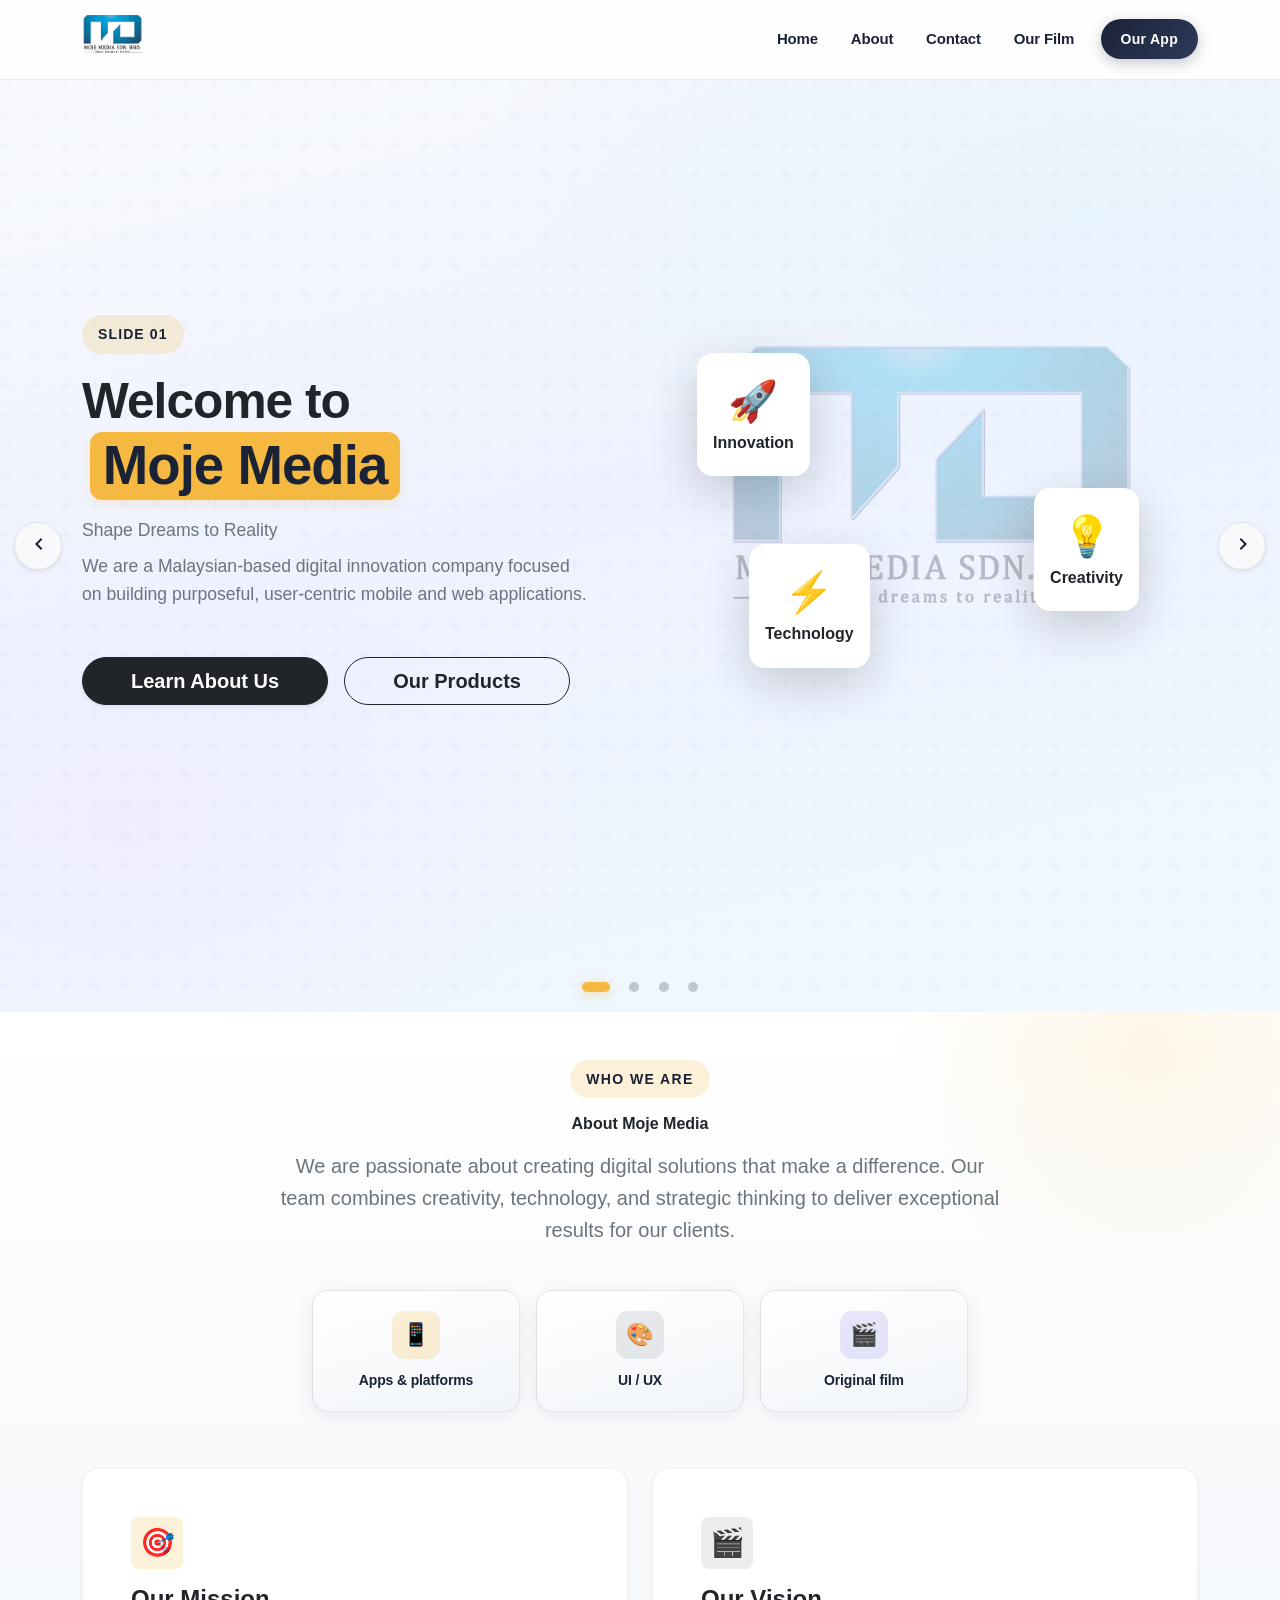
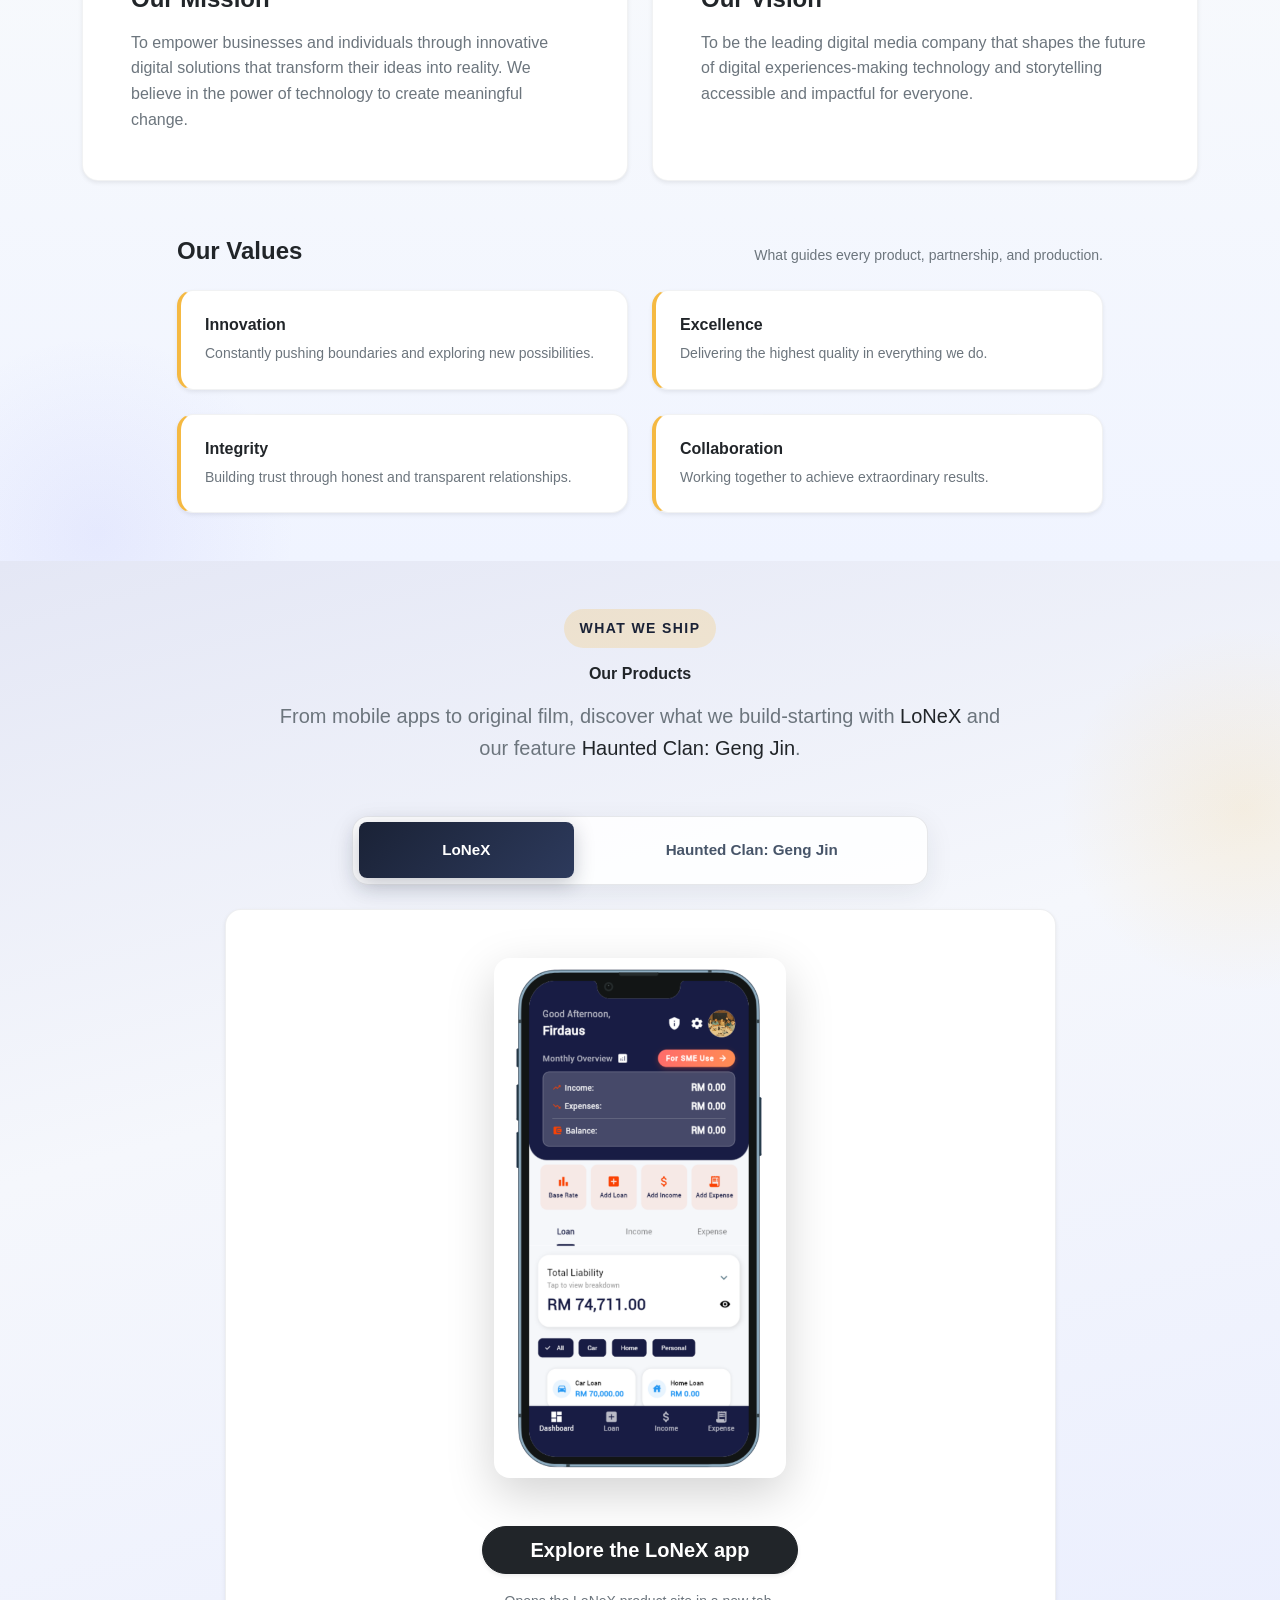
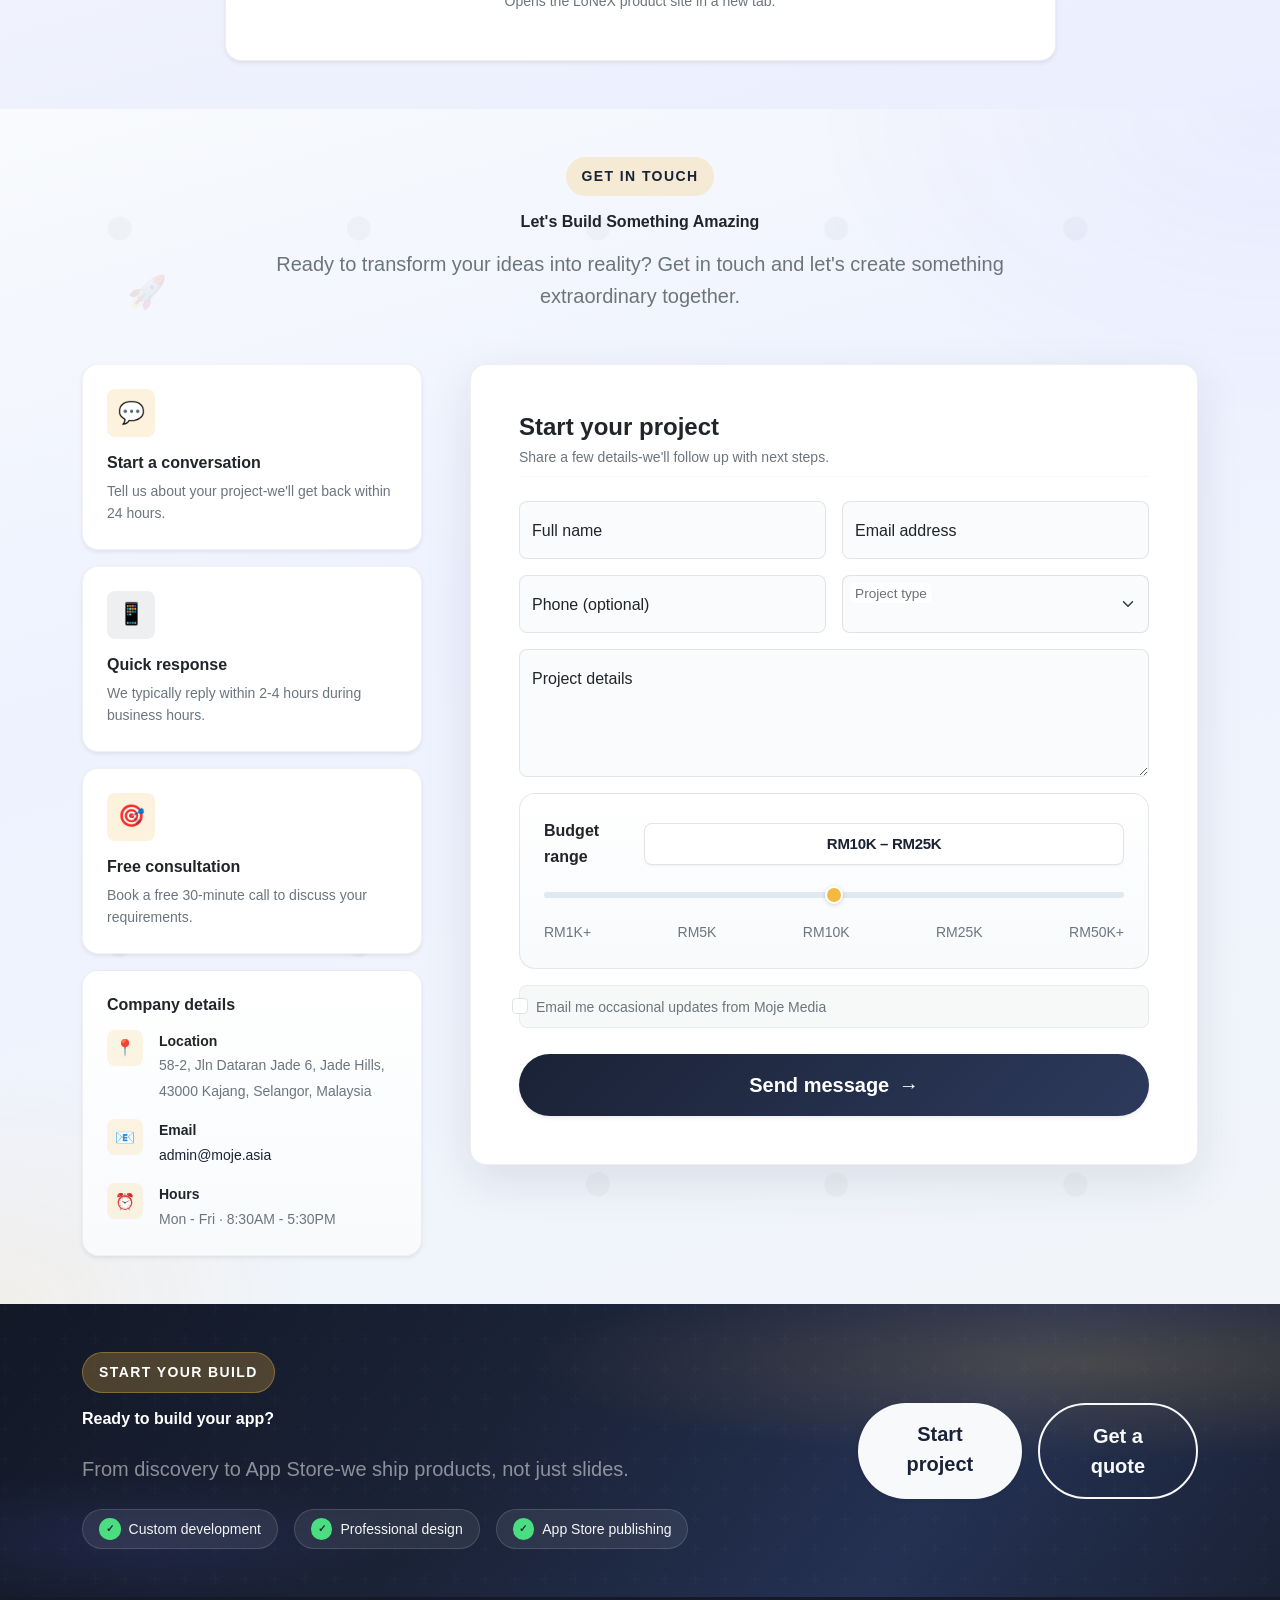
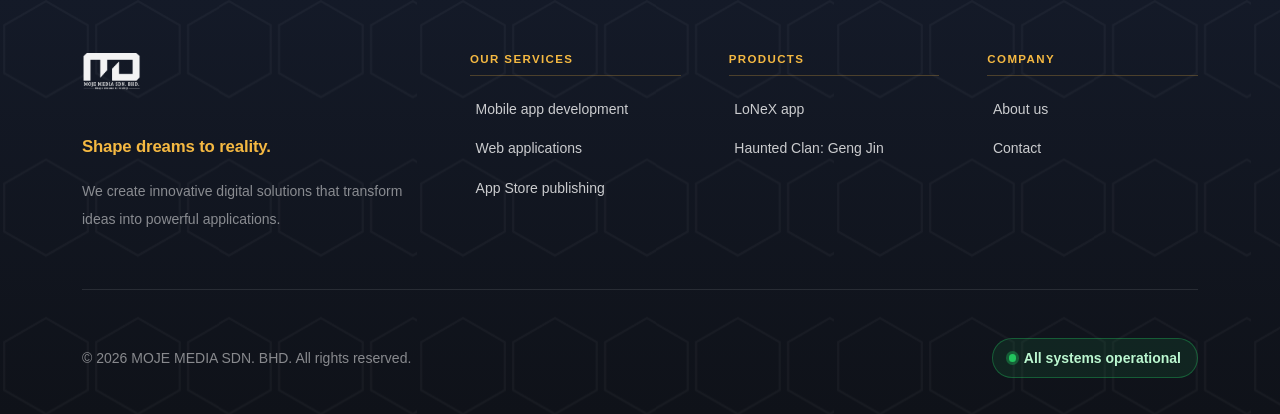
==== commit ff382c04: "Add files via upload" ====
--- a/index.html
+++ b/index.html
@@ -44,11 +44,19 @@
   </header>
   <main>
     <section class="hero hero-modern position-relative overflow-hidden" id="home">
-      <div class="hero-slider">
+      <div id="heroCarousel" class="carousel slide hero-carousel" data-bs-ride="carousel" data-bs-interval="5000" data-bs-touch="true" data-bs-pause="hover" data-bs-keyboard="true" aria-label="Featured highlights">
+        <div class="carousel-indicators hero-carousel-indicators">
+          <button type="button" data-bs-target="#heroCarousel" data-bs-slide-to="0" class="active" aria-current="true" aria-label="Slide 1 — Welcome"></button>
+          <button type="button" data-bs-target="#heroCarousel" data-bs-slide-to="1" aria-label="Slide 2 — Haunted Clan: Geng Jin"></button>
+          <button type="button" data-bs-target="#heroCarousel" data-bs-slide-to="2" aria-label="Slide 3 — LoNeX"></button>
+          <button type="button" data-bs-target="#heroCarousel" data-bs-slide-to="3" aria-label="Slide 4 — App services"></button>
+        </div>
+
+        <div class="carousel-inner">
         <!-- Slide 1: Welcome to Moje Media -->
-        <div class="slide active" data-slide="1">
+        <div class="carousel-item active">
           <div class="container py-4 py-lg-5">
-            <div class="row min-vh-100 align-items-center g-4 g-xl-5">
+            <div class="row hero-slide-row align-items-center g-4 g-xl-5">
               <div class="col-lg-6 order-2 order-lg-1">
                 <div class="hero-text pe-lg-4">
                   <span class="hero-eyebrow d-inline-flex align-items-center gap-2 rounded-pill px-3 py-2 mb-3 small fw-semibold text-uppercase tracking-wide">Slide 01</span>
@@ -62,7 +70,37 @@
                 </div>
               </div>
               <div class="col-lg-6 order-1 order-lg-2">
-                <div class="hero-visual-stack position-relative mx-auto" style="max-width: 520px;">
+                <!-- Mobile / tablet: contained grid (no absolute clipping) -->
+                <div class="d-lg-none mb-3 mb-lg-0">
+                  <div class="row row-cols-3 g-2 g-sm-3 hero-mobile-feature-cards">
+                    <div class="col">
+                      <div class="card border-0 shadow-sm rounded-4 h-100 hero-mobile-feature-card">
+                        <div class="card-body text-center py-3 px-2">
+                          <div class="hero-mobile-card-icon mb-1" aria-hidden="true">🚀</div>
+                          <h3 class="small fw-bold mb-0 text-dark lh-sm text-break">Innovation</h3>
+                        </div>
+                      </div>
+                    </div>
+                    <div class="col">
+                      <div class="card border-0 shadow-sm rounded-4 h-100 hero-mobile-feature-card">
+                        <div class="card-body text-center py-3 px-2">
+                          <div class="hero-mobile-card-icon mb-1" aria-hidden="true">💡</div>
+                          <h3 class="small fw-bold mb-0 text-dark lh-sm text-break">Creativity</h3>
+                        </div>
+                      </div>
+                    </div>
+                    <div class="col">
+                      <div class="card border-0 shadow-sm rounded-4 h-100 hero-mobile-feature-card">
+                        <div class="card-body text-center py-3 px-2">
+                          <div class="hero-mobile-card-icon mb-1" aria-hidden="true">⚡</div>
+                          <h3 class="small fw-bold mb-0 text-dark lh-sm text-break">Technology</h3>
+                        </div>
+                      </div>
+                    </div>
+                  </div>
+                </div>
+                <!-- Desktop: floating stack -->
+                <div class="hero-visual-stack position-relative mx-auto d-none d-lg-block" style="max-width: 520px;">
                   <div class="position-absolute top-50 start-50 translate-middle hero-logo-watermark">
                     <img src="assets/moje-media-logo.png" alt="" class="opacity-25" width="420" height="auto" aria-hidden="true">
                   </div>
@@ -93,9 +131,9 @@
         </div>
 
         <!-- Slide 2: Haunted Clan — Geng Jin (film) -->
-        <div class="slide" data-slide="2">
+        <div class="carousel-item">
           <div class="container py-4 py-lg-5">
-            <div class="row min-vh-100 align-items-center">
+            <div class="row hero-slide-row align-items-center">
               <div class="col-12">
                 <div class="row g-0 rounded-4 overflow-hidden shadow-lg hero-film-card border border-light">
                   <div class="col-lg-5 bg-dark text-white p-4 p-lg-5 d-flex flex-column justify-content-center">
@@ -124,9 +162,9 @@
         </div>
 
         <!-- Slide 3: LoNeX (Our App) -->
-        <div class="slide" data-slide="3">
+        <div class="carousel-item">
           <div class="container py-4 py-lg-5">
-            <div class="row min-vh-100 align-items-center g-4 g-xl-5">
+            <div class="row hero-slide-row align-items-center g-4 g-xl-5">
               <div class="col-lg-6">
                 <div class="hero-text pe-lg-4">
                   <span class="hero-eyebrow d-inline-flex align-items-center gap-2 rounded-pill px-3 py-2 mb-3 small fw-semibold text-uppercase tracking-wide">Slide 03 · Our App</span>
@@ -197,9 +235,9 @@
         </div>
 
         <!-- Slide 4: App development services -->
-        <div class="slide" data-slide="4">
+        <div class="carousel-item">
           <div class="container py-4 py-lg-5">
-            <div class="row min-vh-100 align-items-center g-4 g-xl-5">
+            <div class="row hero-slide-row align-items-center g-4 g-xl-5">
               <div class="col-lg-6">
                 <div class="hero-text pe-lg-4">
                   <span class="hero-eyebrow d-inline-flex align-items-center gap-2 rounded-pill px-3 py-2 mb-3 small fw-semibold text-uppercase tracking-wide">Slide 04 · Services</span>
@@ -289,24 +327,22 @@
             </div>
           </div>
         </div>
-
-        <!-- Slide Controls -->
-        <button type="button" class="slider-control prev btn btn-light rounded-circle border" aria-label="Previous slide">
-          <svg width="24" height="24" fill="currentColor" aria-hidden="true">
-            <path d="M15.41 7.41L14 6l-6 6 6 6 1.41-1.41L10.83 12z"/>
-          </svg>
+        </div>
+
+        <button type="button" class="carousel-control-prev hero-carousel-chevron" data-bs-target="#heroCarousel" data-bs-slide="prev" aria-label="Previous slide">
+          <span class="hero-carousel-chevron-inner btn btn-light rounded-circle border shadow-sm" aria-hidden="true">
+            <svg width="24" height="24" fill="currentColor" aria-hidden="true">
+              <path d="M15.41 7.41L14 6l-6 6 6 6 1.41-1.41L10.83 12z"/>
+            </svg>
+          </span>
         </button>
-        <button type="button" class="slider-control next btn btn-light rounded-circle border" aria-label="Next slide">
-          <svg width="24" height="24" fill="currentColor" aria-hidden="true">
-            <path d="M10 6L8.59 7.41 13.17 12l-4.58 4.59L10 18l6-6z"/>
-          </svg>
+        <button type="button" class="carousel-control-next hero-carousel-chevron" data-bs-target="#heroCarousel" data-bs-slide="next" aria-label="Next slide">
+          <span class="hero-carousel-chevron-inner btn btn-light rounded-circle border shadow-sm" aria-hidden="true">
+            <svg width="24" height="24" fill="currentColor" aria-hidden="true">
+              <path d="M10 6L8.59 7.41 13.17 12l-4.58 4.59L10 18l6-6z"/>
+            </svg>
+          </span>
         </button>
-        <div class="slider-nav">
-          <button type="button" class="nav-dot active" data-slide="1" aria-label="Slide 1 — Welcome"></button>
-          <button type="button" class="nav-dot" data-slide="2" aria-label="Slide 2 — Haunted Clan: Geng Jin"></button>
-          <button type="button" class="nav-dot" data-slide="3" aria-label="Slide 3 — LoNeX"></button>
-          <button type="button" class="nav-dot" data-slide="4" aria-label="Slide 4 — App services"></button>
-        </div>
       </div>
     </section>
 
--- a/style.css
+++ b/style.css
@@ -231,42 +231,57 @@
   }
 }
 
-.hero-slider {
+/* Bootstrap hero carousel — natural document flow on all breakpoints */
+.hero-carousel {
   width: 100%;
   position: relative;
-  height: 100%;
-  min-height: 600px;
   z-index: 2;
+}
+
+.hero-carousel .carousel-inner {
+  padding-bottom: 3.75rem;
+}
+
+@media (min-width: 992px) {
+  .hero-carousel .carousel-inner {
+    padding-bottom: 4.5rem;
+  }
+}
+
+.hero-slide-row {
+  min-height: 0;
+}
+
+@media (min-width: 992px) {
+  .hero-slide-row {
+    min-height: calc(100vh - 5.5rem);
+  }
+}
+
+/* Slide 1 — mobile feature cards (grid, no absolute overflow) */
+.hero-mobile-feature-card {
+  border-left: 3px solid #f5b942;
+  transition: transform 0.2s ease, box-shadow 0.2s ease;
+}
+
+.hero-mobile-feature-card:active {
+  transform: scale(0.98);
+}
+
+.hero-mobile-card-icon {
+  font-size: clamp(1.35rem, 5vw, 1.75rem);
+  line-height: 1.2;
+}
+
+.hero-mobile-feature-cards h3.small {
+  font-size: clamp(0.65rem, 2.8vw, 0.8rem);
+  letter-spacing: -0.02em;
 }
 
 .film-poster-hero {
   width: 100%;
   object-fit: cover;
   max-height: 420px;
-}
-
-.slide {
-  position: absolute;
-  top: 0;
-  left: 0;
-  width: 100%;
-  height: 100%;
-  opacity: 0;
-  transform: translateX(100%);
-  transition: all 0.8s cubic-bezier(0.4, 0, 0.2, 1);
-  pointer-events: none;
-  display: flex;
-  align-items: center;
-}
-
-.slide.active {
-  opacity: 1;
-  transform: translateX(0);
-  pointer-events: all;
-}
-
-.slide.prev {
-  transform: translateX(-100%);
 }
 
 .hero-text {
@@ -803,81 +818,94 @@
   opacity: 0.8;
 }
 
-/* Slider Navigation */
-.slider-nav {
+/* Bootstrap carousel indicators — match previous pill / dot style */
+.hero-carousel-indicators {
   position: absolute;
-  left: 50%;
-  bottom: 2rem;
-  transform: translateX(-50%);
+  left: 0;
+  right: 0;
+  bottom: 1.25rem;
+  margin: 0 auto;
+  padding: 0;
+  transform: none;
   display: flex;
   justify-content: center;
   align-items: center;
   gap: 1.2rem;
-  z-index: 10;
-  background: none;
-  padding: 0;
-  border-radius: 0;
-  backdrop-filter: none;
-  margin: 0;
-}
-
-.nav-dot {
+  z-index: 15;
+}
+
+.hero-carousel-indicators [data-bs-target] {
+  box-sizing: border-box;
+  flex: 0 0 auto;
   width: 10px;
   height: 10px;
   padding: 0;
+  margin: 0;
+  border: none;
   border-radius: 999px;
-  border: none;
+  text-indent: 0;
   background: rgba(26, 34, 54, 0.22);
+  opacity: 1;
   cursor: pointer;
-  transition: width 0.35s ease, background 0.25s ease, transform 0.25s ease;
-}
-
-.nav-dot.active {
+  transition: width 0.35s ease, background 0.25s ease, transform 0.25s ease, box-shadow 0.25s ease;
+}
+
+.hero-carousel-indicators [data-bs-target].active {
   width: 28px;
   background: #f5b942;
-  transform: scale(1);
   box-shadow: 0 2px 12px rgba(245, 185, 66, 0.45);
 }
 
-.nav-dot:hover:not(.active) {
+.hero-carousel-indicators [data-bs-target]:hover:not(.active) {
   background: rgba(245, 185, 66, 0.65);
   transform: scale(1.15);
 }
 
-/* Slider Controls */
-.slider-control {
-  position: absolute;
+/* Carousel prev/next — compact hit area, same look as before */
+.hero-carousel-chevron {
+  width: 3.25rem;
+  height: 3.25rem;
   top: 50%;
+  bottom: auto;
   transform: translateY(-50%);
+  opacity: 1;
+  padding: 0;
+  border: none;
+  background: transparent !important;
+}
+
+.hero-carousel-chevron.carousel-control-prev {
+  left: 0.75rem;
+}
+
+.hero-carousel-chevron.carousel-control-next {
+  right: 0.75rem;
+}
+
+.hero-carousel-chevron .carousel-control-prev-icon,
+.hero-carousel-chevron .carousel-control-next-icon {
+  display: none;
+}
+
+.hero-carousel-chevron-inner {
   width: 3rem;
   height: 3rem;
-  display: flex;
+  display: inline-flex;
   align-items: center;
   justify-content: center;
-  cursor: pointer;
-  transition: background 0.25s ease, color 0.25s ease, box-shadow 0.25s ease, transform 0.25s ease;
-  z-index: 10;
-  box-shadow: 0 8px 24px rgba(26, 34, 54, 0.1) !important;
-  color: #1a2236;
-}
-
-.slider-control:hover {
+  pointer-events: none;
+  color: #1a2236;
+  transition: background 0.25s ease, border-color 0.25s ease, box-shadow 0.25s ease, transform 0.25s ease;
+}
+
+.hero-carousel-chevron:hover .hero-carousel-chevron-inner {
   background: #f5b942 !important;
   border-color: #f5b942 !important;
-  color: #1a2236;
-  transform: translateY(-50%) scale(1.06);
+  transform: scale(1.06);
   box-shadow: 0 12px 28px rgba(245, 185, 66, 0.35) !important;
 }
 
-.slider-control.prev {
-  left: 3rem;
-}
-
-.slider-control.next {
-  right: 3rem;
-}
-
-.slider-control svg {
+.hero-carousel-chevron svg {
   width: 28px;
   height: 28px;
 }
@@ -1569,15 +1597,15 @@
   .product-main {
     padding: 2rem;
   }
-  .slider-control {
-    width: 50px;
-    height: 50px;
-  }
-  .slider-control.prev {
-    left: 1.5rem;
-  }
-  .slider-control.next {
-    right: 1.5rem;
+  .hero-carousel-chevron {
+    width: 3rem;
+    height: 3rem;
+  }
+  .hero-carousel-chevron.carousel-control-prev {
+    left: 0.5rem;
+  }
+  .hero-carousel-chevron.carousel-control-next {
+    right: 0.5rem;
   }
   .hero-content {
     gap: 3rem;
@@ -1664,18 +1692,11 @@
     padding: 0.8rem 1.2rem;
     min-width: 120px;
   }
-  .slider-control {
+  .hero-carousel-chevron {
     display: none;
   }
   .hero-content {
     padding: 0 1rem;
-  }
-  .slider-nav {
-    margin-top: 1.5rem;
-    margin-bottom: 0.5rem;
-  }
-  .hero-slider {
-    min-height: 450px;
   }
 }
 
@@ -3013,7 +3034,7 @@
     max-width: 200px;
   }
   
-  .slider-control {
+  .hero-carousel-chevron {
     display: none;
   }
 }
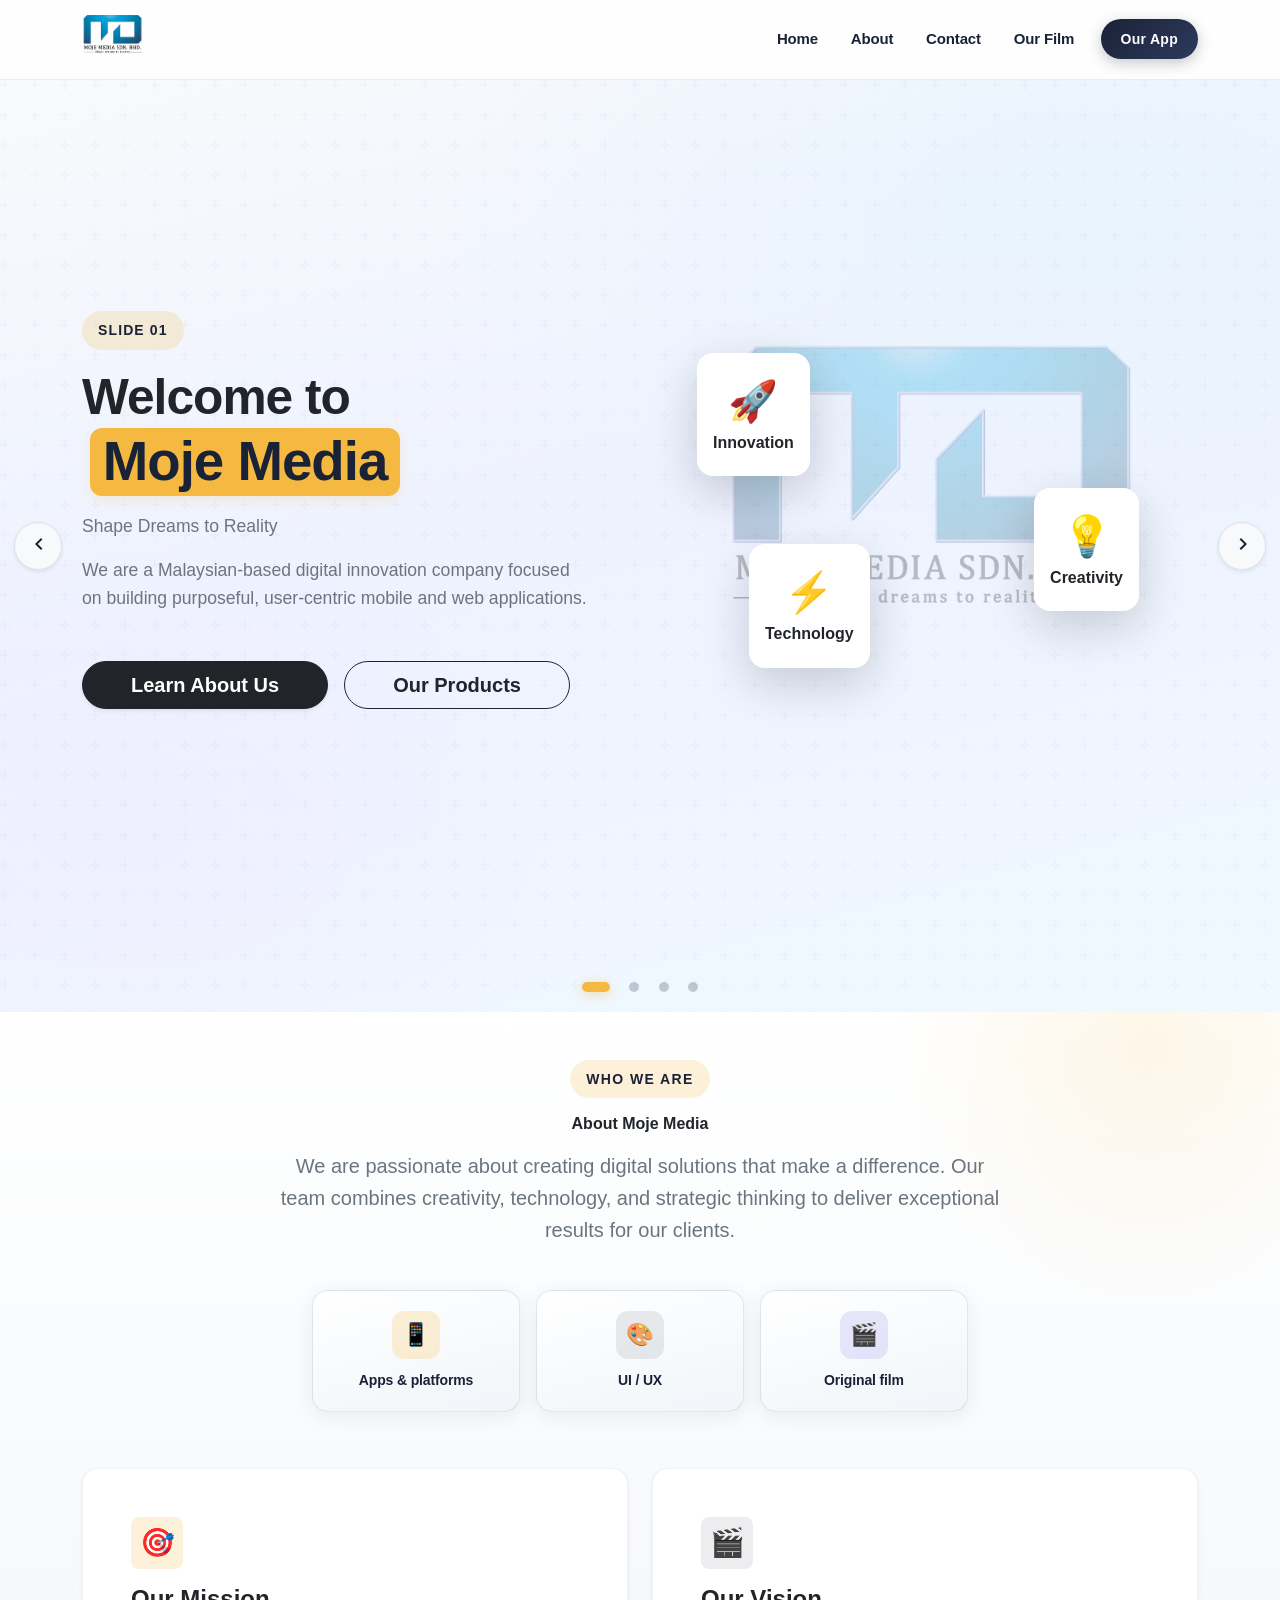
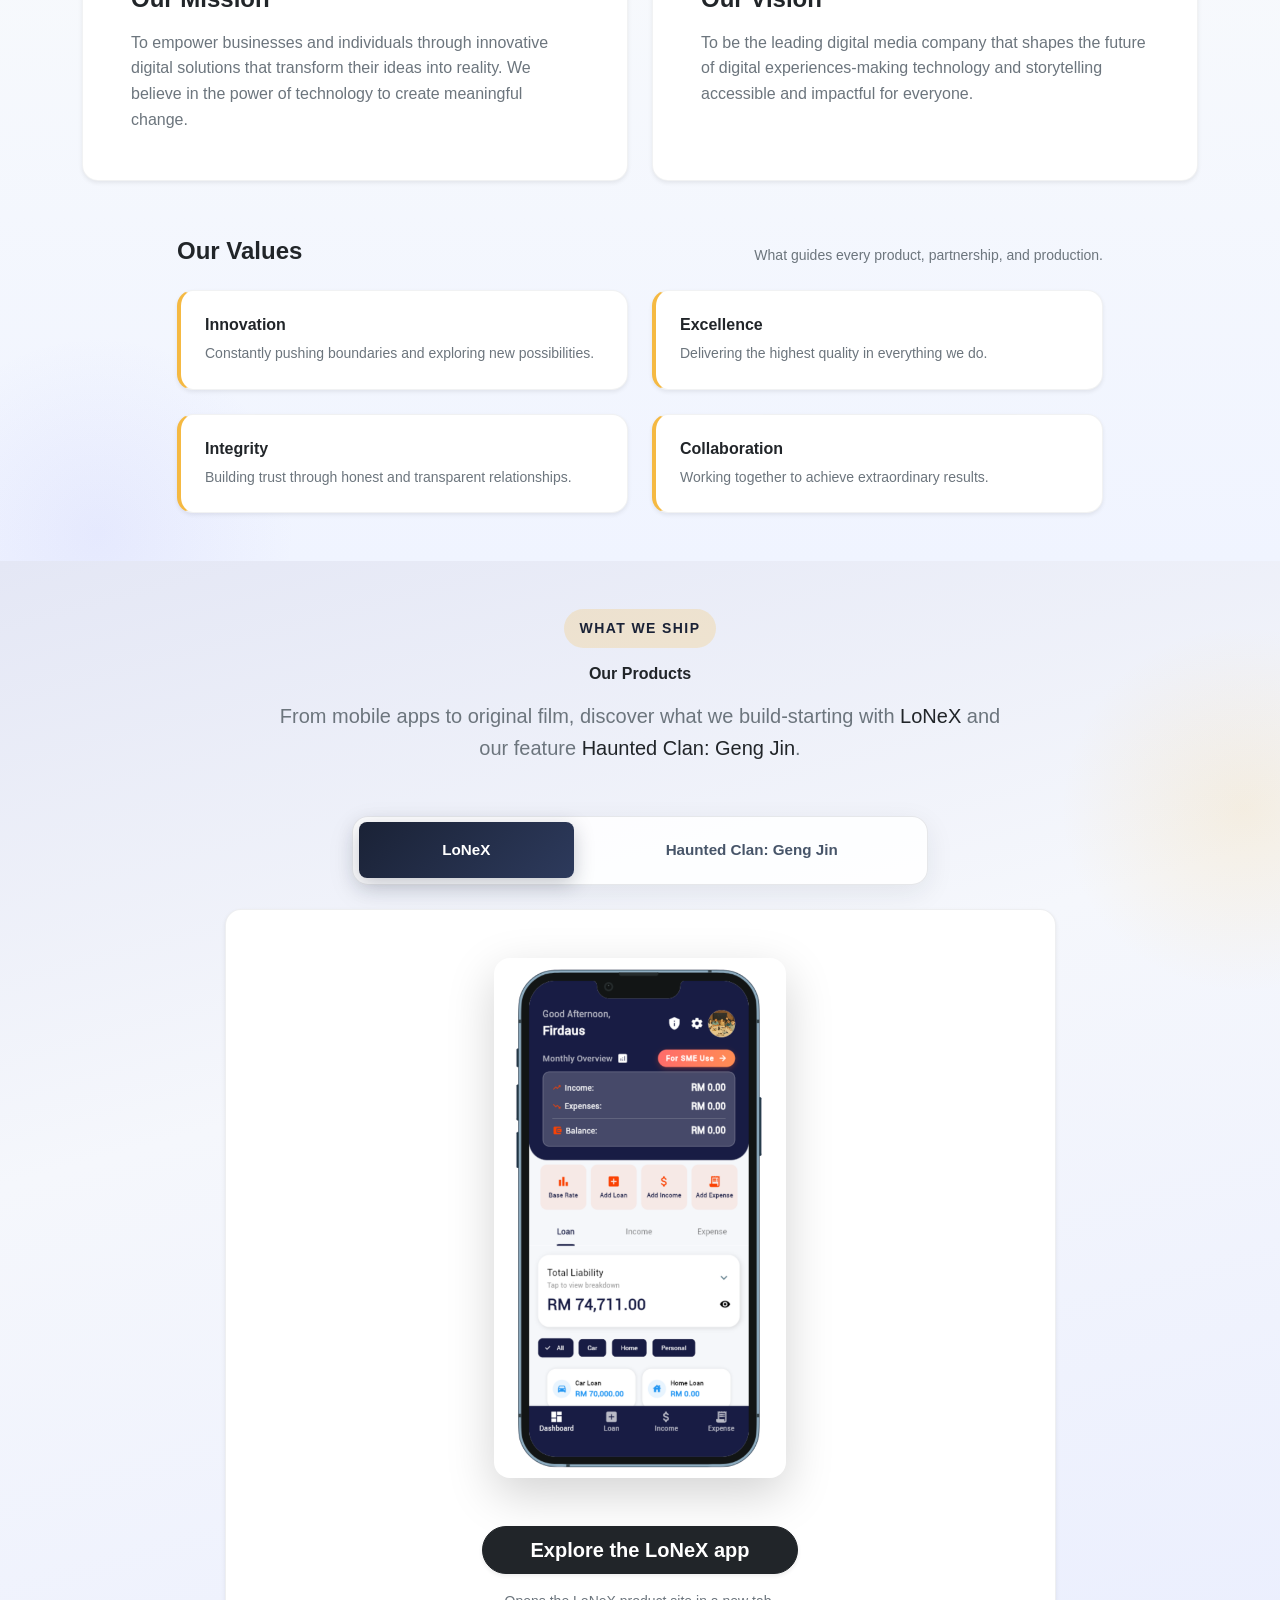
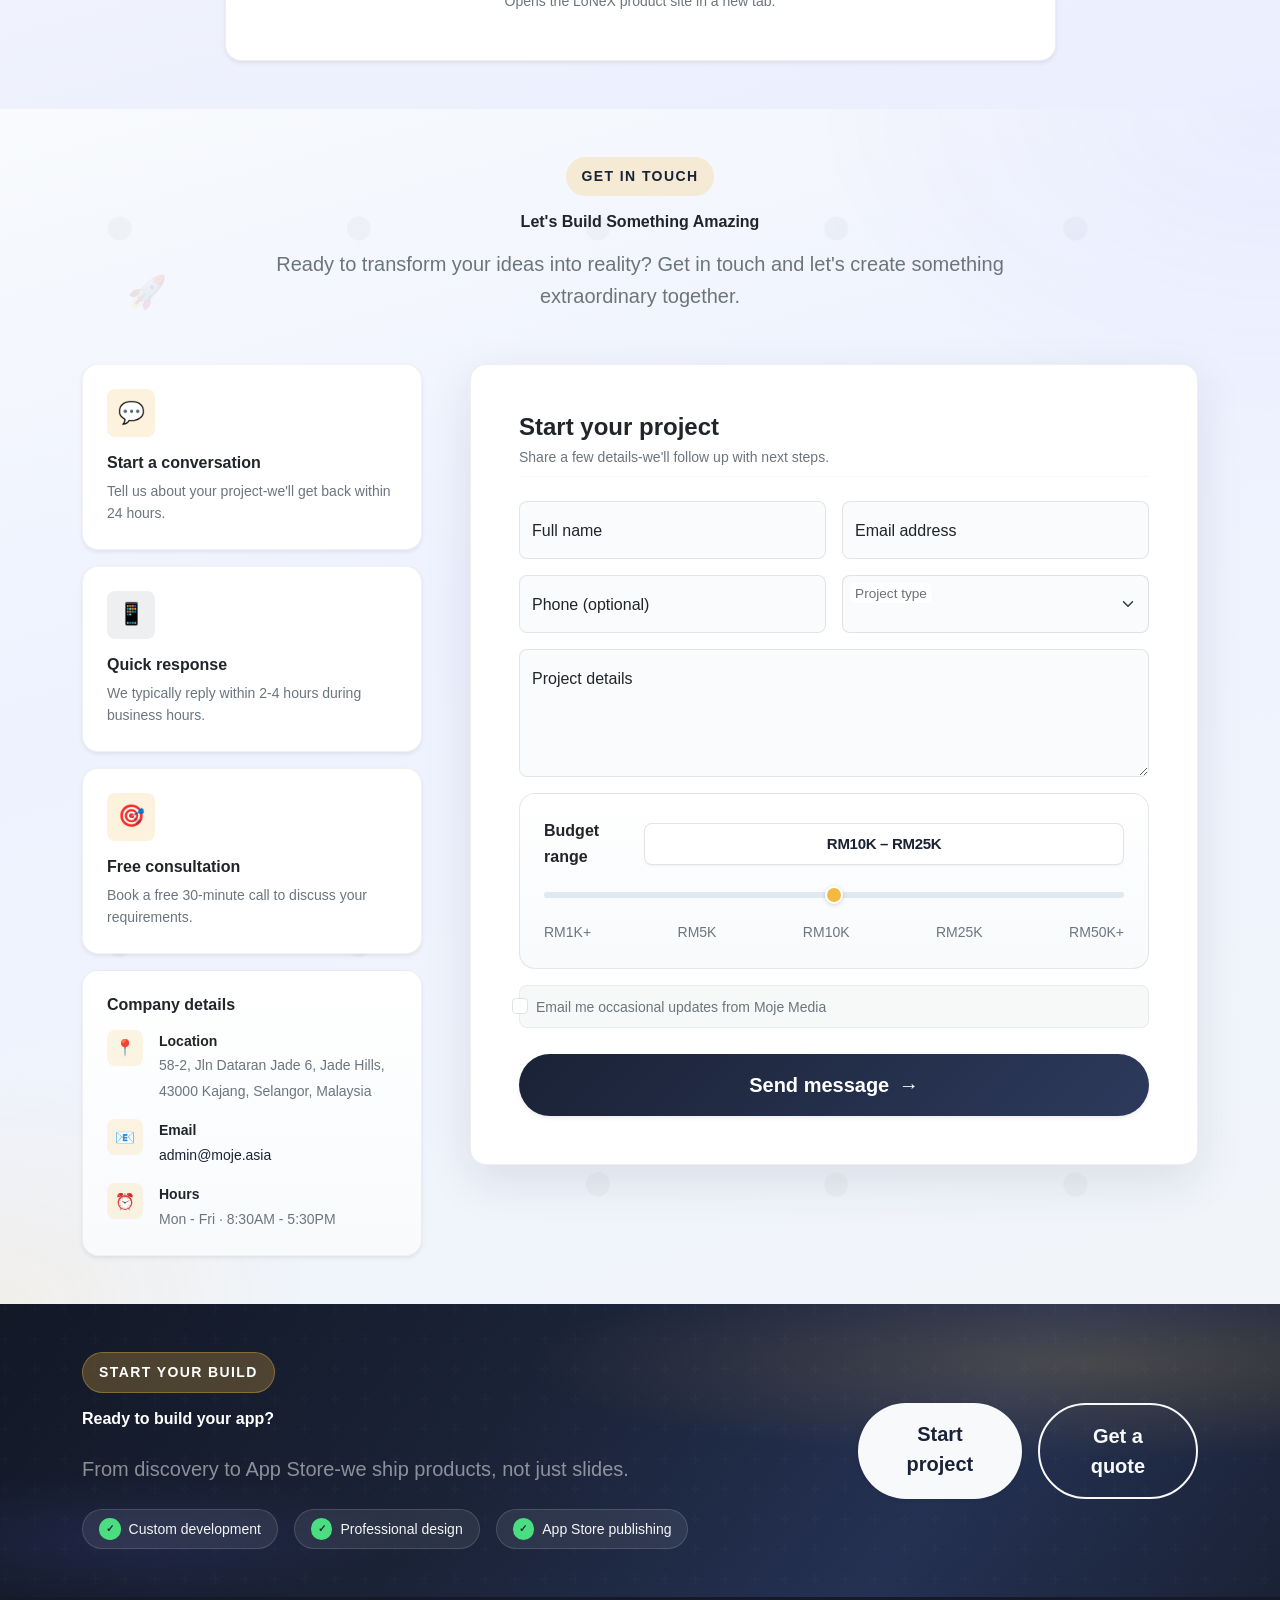
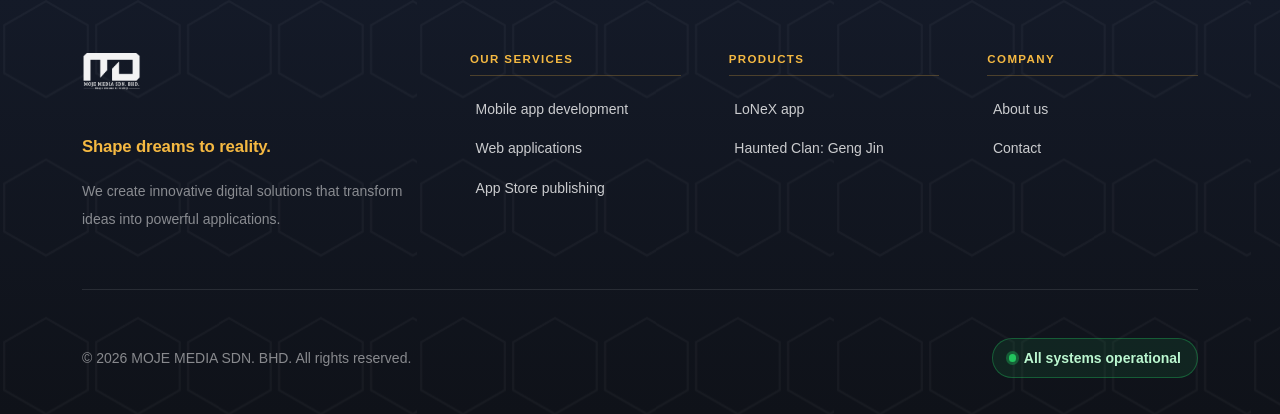
==== commit b6481ac8: "Add files via upload" ====
--- a/index.html
+++ b/index.html
@@ -45,62 +45,43 @@
   <main>
     <section class="hero hero-modern position-relative overflow-hidden" id="home">
       <div id="heroCarousel" class="carousel slide hero-carousel" data-bs-ride="carousel" data-bs-interval="5000" data-bs-touch="true" data-bs-pause="hover" data-bs-keyboard="true" aria-label="Featured highlights">
-        <div class="carousel-indicators hero-carousel-indicators">
-          <button type="button" data-bs-target="#heroCarousel" data-bs-slide-to="0" class="active" aria-current="true" aria-label="Slide 1 — Welcome"></button>
-          <button type="button" data-bs-target="#heroCarousel" data-bs-slide-to="1" aria-label="Slide 2 — Haunted Clan: Geng Jin"></button>
-          <button type="button" data-bs-target="#heroCarousel" data-bs-slide-to="2" aria-label="Slide 3 — LoNeX"></button>
-          <button type="button" data-bs-target="#heroCarousel" data-bs-slide-to="3" aria-label="Slide 4 — App services"></button>
-        </div>
-
         <div class="carousel-inner">
         <!-- Slide 1: Welcome to Moje Media -->
         <div class="carousel-item active">
-          <div class="container py-4 py-lg-5">
+          <div class="container py-3 py-lg-5">
             <div class="row hero-slide-row align-items-center g-4 g-xl-5">
-              <div class="col-lg-6 order-2 order-lg-1">
+              <div class="col-12 col-lg-6">
                 <div class="hero-text pe-lg-4">
                   <span class="hero-eyebrow d-inline-flex align-items-center gap-2 rounded-pill px-3 py-2 mb-3 small fw-semibold text-uppercase tracking-wide">Slide 01</span>
-                  <h1 class="display-5 fw-bold text-dark lh-sm mb-3 hero-slide-title">Welcome to <span class="brand">Moje Media</span></h1>
-                  <p class="lead text-secondary fw-normal mb-2">Shape Dreams to Reality</p>
+                  <h1 class="display-5 fw-bold text-dark lh-sm mb-3 hero-slide-title hero-mobile-title">Welcome to <span class="brand">Moje Media</span></h1>
+                  <p class="lead text-secondary fw-normal mb-3">Shape Dreams to Reality</p>
+                  <!-- Mobile: horizontal pill strip (no cramped 3-col grid) -->
+                  <div class="d-lg-none mb-3">
+                    <div class="d-flex gap-3 overflow-x-auto pb-1 hero-mobile-pill-scroll" role="list">
+                      <div class="hero-mobile-pill flex-shrink-0 rounded-4 border-0 shadow-sm text-center" role="listitem">
+                        <span class="hero-mobile-pill-emoji" aria-hidden="true">🚀</span>
+                        <span class="hero-mobile-pill-label d-block small fw-bold text-dark">Innovation</span>
+                      </div>
+                      <div class="hero-mobile-pill flex-shrink-0 rounded-4 border-0 shadow-sm text-center" role="listitem">
+                        <span class="hero-mobile-pill-emoji" aria-hidden="true">💡</span>
+                        <span class="hero-mobile-pill-label d-block small fw-bold text-dark">Creativity</span>
+                      </div>
+                      <div class="hero-mobile-pill flex-shrink-0 rounded-4 border-0 shadow-sm text-center" role="listitem">
+                        <span class="hero-mobile-pill-emoji" aria-hidden="true">⚡</span>
+                        <span class="hero-mobile-pill-label d-block small fw-bold text-dark">Technology</span>
+                      </div>
+                    </div>
+                  </div>
                   <p class="text-secondary mb-4 mb-lg-5">We are a Malaysian-based digital innovation company focused on building purposeful, user-centric mobile and web applications.</p>
-                  <div class="hero-actions d-flex flex-wrap gap-3">
+                  <div class="hero-actions d-grid d-sm-flex flex-wrap gap-3">
                     <a href="#about" class="btn btn-dark btn-lg rounded-pill px-4 px-sm-5 fw-semibold shadow-sm">Learn About Us</a>
                     <a href="#products" class="btn btn-outline-dark btn-lg rounded-pill px-4 px-sm-5 fw-semibold">Our Products</a>
                   </div>
                 </div>
               </div>
-              <div class="col-lg-6 order-1 order-lg-2">
-                <!-- Mobile / tablet: contained grid (no absolute clipping) -->
-                <div class="d-lg-none mb-3 mb-lg-0">
-                  <div class="row row-cols-3 g-2 g-sm-3 hero-mobile-feature-cards">
-                    <div class="col">
-                      <div class="card border-0 shadow-sm rounded-4 h-100 hero-mobile-feature-card">
-                        <div class="card-body text-center py-3 px-2">
-                          <div class="hero-mobile-card-icon mb-1" aria-hidden="true">🚀</div>
-                          <h3 class="small fw-bold mb-0 text-dark lh-sm text-break">Innovation</h3>
-                        </div>
-                      </div>
-                    </div>
-                    <div class="col">
-                      <div class="card border-0 shadow-sm rounded-4 h-100 hero-mobile-feature-card">
-                        <div class="card-body text-center py-3 px-2">
-                          <div class="hero-mobile-card-icon mb-1" aria-hidden="true">💡</div>
-                          <h3 class="small fw-bold mb-0 text-dark lh-sm text-break">Creativity</h3>
-                        </div>
-                      </div>
-                    </div>
-                    <div class="col">
-                      <div class="card border-0 shadow-sm rounded-4 h-100 hero-mobile-feature-card">
-                        <div class="card-body text-center py-3 px-2">
-                          <div class="hero-mobile-card-icon mb-1" aria-hidden="true">⚡</div>
-                          <h3 class="small fw-bold mb-0 text-dark lh-sm text-break">Technology</h3>
-                        </div>
-                      </div>
-                    </div>
-                  </div>
-                </div>
+              <div class="col-lg-6 d-none d-lg-block">
                 <!-- Desktop: floating stack -->
-                <div class="hero-visual-stack position-relative mx-auto d-none d-lg-block" style="max-width: 520px;">
+                <div class="hero-visual-stack position-relative mx-auto" style="max-width: 520px;">
                   <div class="position-absolute top-50 start-50 translate-middle hero-logo-watermark">
                     <img src="assets/moje-media-logo.png" alt="" class="opacity-25" width="420" height="auto" aria-hidden="true">
                   </div>
@@ -132,29 +113,29 @@
 
         <!-- Slide 2: Haunted Clan — Geng Jin (film) -->
         <div class="carousel-item">
-          <div class="container py-4 py-lg-5">
+          <div class="container py-3 py-lg-5">
             <div class="row hero-slide-row align-items-center">
               <div class="col-12">
-                <div class="row g-0 rounded-4 overflow-hidden shadow-lg hero-film-card border border-light">
-                  <div class="col-lg-5 bg-dark text-white p-4 p-lg-5 d-flex flex-column justify-content-center">
+                <div class="row g-0 rounded-4 overflow-hidden shadow-lg hero-film-card border border-light flex-column flex-lg-row">
+                  <div class="col-12 col-lg-7 order-1 order-lg-2 bg-black p-3 p-md-4 d-flex align-items-center hero-film-posters">
+                    <div class="row g-3 w-100 align-items-center">
+                      <div class="col-6">
+                        <img src="assets/poster%201.jpg" alt="Haunted Clan: Geng Jin — poster 1" class="img-fluid rounded-3 shadow film-poster-hero w-100">
+                      </div>
+                      <div class="col-6">
+                        <img src="assets/poster%202.jpg" alt="Haunted Clan: Geng Jin — poster 2" class="img-fluid rounded-3 shadow film-poster-hero w-100">
+                      </div>
+                    </div>
+                  </div>
+                  <div class="col-12 col-lg-5 order-2 order-lg-1 bg-dark text-white p-4 p-lg-5 d-flex flex-column justify-content-center">
                     <span class="hero-eyebrow hero-eyebrow--on-dark d-inline-flex align-items-center rounded-pill px-3 py-2 mb-3 small fw-semibold text-uppercase tracking-wide">Slide 02 · Original film</span>
                     <h2 class="display-5 fw-bold lh-sm mb-3 hero-slide-title"><span class="text-warning">Haunted Clan</span>: Geng Jin</h2>
                     <p class="text-white-50 lead fs-6 mb-4">Original feature film from Moje Media. We bring stories to the screen as well as to the app store, explore the art and watch the trailer in our products section.</p>
-                    <div class="d-flex flex-wrap gap-3 mt-auto">
+                    <div class="d-grid d-sm-flex flex-wrap gap-3 mt-auto">
                       <a href="film/index.html#trailer" class="btn btn-warning btn-lg rounded-pill px-4 text-dark fw-semibold shadow-sm">Watch trailer</a>
                       <a href="film/index.html" class="btn btn-outline-light btn-lg rounded-pill px-4">Product details</a>
                     </div>
                   </div>
-                  <div class="col-lg-7 bg-black p-3 p-md-4 d-flex align-items-center">
-                    <div class="row g-3 w-100 align-items-center">
-                      <div class="col-6">
-                        <img src="assets/poster%201.jpg" alt="Haunted Clan: Geng Jin — poster 1" class="img-fluid rounded-3 shadow film-poster-hero w-100">
-                      </div>
-                      <div class="col-6">
-                        <img src="assets/poster%202.jpg" alt="Haunted Clan: Geng Jin — poster 2" class="img-fluid rounded-3 shadow film-poster-hero w-100">
-                      </div>
-                    </div>
-                  </div>
                 </div>
               </div>
             </div>
@@ -163,12 +144,12 @@
 
         <!-- Slide 3: LoNeX (Our App) -->
         <div class="carousel-item">
-          <div class="container py-4 py-lg-5">
+          <div class="container py-3 py-lg-5">
             <div class="row hero-slide-row align-items-center g-4 g-xl-5">
-              <div class="col-lg-6">
+              <div class="col-12 col-lg-6 order-1 order-lg-1">
                 <div class="hero-text pe-lg-4">
                   <span class="hero-eyebrow d-inline-flex align-items-center gap-2 rounded-pill px-3 py-2 mb-3 small fw-semibold text-uppercase tracking-wide">Slide 03 · Our App</span>
-                  <h2 class="display-5 fw-bold text-dark lh-sm mb-3 hero-slide-title">Meet <span class="brand">LoNeX</span></h2>
+                  <h2 class="display-5 fw-bold text-dark lh-sm mb-3 hero-slide-title hero-mobile-title">Meet <span class="brand">LoNeX</span></h2>
                   <p class="lead text-secondary fs-5 mb-3">Your complete financial management solution</p>
                   <p class="text-secondary mb-4">Transform how you manage money with our financial companion-loan tracking, income management, and expense control in one intuitive app.</p>
                   <div class="app-features-highlight mb-4">
@@ -197,8 +178,39 @@
                   </div>
                 </div>
               </div>
-              <div class="col-lg-6">
-                <div class="hero-image">
+              <!-- Mobile LoNeX: stacked card, no absolute flyouts -->
+              <div class="col-12 order-2 d-lg-none">
+                <div class="card border-0 shadow rounded-4 overflow-hidden hero-mobile-lonex-card">
+                  <div class="card-body p-3 text-center bg-white bg-opacity-90">
+                    <img src="assets/app-screenshot.png" alt="LoNeX App Screenshot" class="img-fluid rounded-4 shadow hero-mobile-app-shot mx-auto d-block">
+                  </div>
+                  <ul class="list-group list-group-flush hero-mobile-lonex-list">
+                    <li class="list-group-item d-flex align-items-center gap-3 border-0 py-3">
+                      <span class="fs-4 flex-shrink-0" aria-hidden="true">📈</span>
+                      <div class="text-start">
+                        <span class="fw-bold text-dark d-block small">Monthly Overview</span>
+                        <span class="text-secondary small">Track your financial health at a glance</span>
+                      </div>
+                    </li>
+                    <li class="list-group-item d-flex align-items-center gap-3 border-0 py-3">
+                      <span class="fs-4 flex-shrink-0" aria-hidden="true">🎯</span>
+                      <div class="text-start">
+                        <span class="fw-bold text-dark d-block small">Smart Goals</span>
+                        <span class="text-secondary small">Set and achieve your financial targets</span>
+                      </div>
+                    </li>
+                    <li class="list-group-item d-flex align-items-center gap-3 border-0 py-3">
+                      <span class="fs-4 flex-shrink-0" aria-hidden="true">🔒</span>
+                      <div class="text-start">
+                        <span class="fw-bold text-dark d-block small">Secure &amp; Private</span>
+                        <span class="text-secondary small">Bank-level security for your data</span>
+                      </div>
+                    </li>
+                  </ul>
+                </div>
+              </div>
+              <div class="col-12 col-lg-6 order-3 order-lg-2 d-none d-lg-block">
+                <div class="hero-image hero-image-desktop">
                   <div class="app-showcase rounded-4 p-3 p-lg-4 bg-white bg-opacity-75 shadow-lg border border-light">
                     <div class="phone-mockup">
                       <img src="assets/app-screenshot.png" alt="LoNeX App Screenshot" class="app-mockup">
@@ -236,12 +248,12 @@
 
         <!-- Slide 4: App development services -->
         <div class="carousel-item">
-          <div class="container py-4 py-lg-5">
+          <div class="container py-3 py-lg-5">
             <div class="row hero-slide-row align-items-center g-4 g-xl-5">
-              <div class="col-lg-6">
+              <div class="col-12 col-lg-6 order-1 order-lg-1">
                 <div class="hero-text pe-lg-4">
                   <span class="hero-eyebrow d-inline-flex align-items-center gap-2 rounded-pill px-3 py-2 mb-3 small fw-semibold text-uppercase tracking-wide">Slide 04 · Services</span>
-                  <h2 class="display-5 fw-bold text-dark lh-sm mb-3 hero-slide-title">We Create <span class="brand">Your App</span></h2>
+                  <h2 class="display-5 fw-bold text-dark lh-sm mb-3 hero-slide-title hero-mobile-title">We Create <span class="brand">Your App</span></h2>
                   <p class="lead text-secondary fs-5 mb-2">Custom Mobile &amp; Web Solutions</p>
                   <p class="text-secondary mb-4">Transform your ideas into powerful digital solutions. From concept to launch, we build custom mobile apps and web platforms that drive your business forward.</p>
                   <div class="row row-cols-2 g-2 mb-4">
@@ -270,16 +282,16 @@
                       </div>
                     </div>
                   </div>
-                  <div class="hero-actions d-flex flex-wrap gap-3">
+                  <div class="hero-actions d-grid d-sm-flex flex-wrap gap-3">
                     <a href="#contact" class="btn btn-dark btn-lg rounded-pill px-4 px-sm-5 fw-semibold shadow-sm">Start Your Project</a>
                     <a href="#products" class="btn btn-outline-dark btn-lg rounded-pill px-4 px-sm-5 fw-semibold">View Portfolio</a>
                   </div>
                 </div>
               </div>
-              <div class="col-lg-6">
-                <div class="hero-image">
+              <div class="col-12 col-lg-6 order-2 order-lg-2">
+                <div class="hero-image hero-image-desktop">
                   <div class="development-showcase">
-                    <div class="development-process">
+                    <div class="development-process w-100">
                       <div class="process-step step-1">
                         <div class="step-icon">💡</div>
                         <div class="step-content">
@@ -309,7 +321,7 @@
                         </div>
                       </div>
                     </div>
-                    <div class="floating-devices">
+                    <div class="floating-devices d-none d-lg-block">
                       <div class="device phone-device">
                         <div class="device-screen">
                           <div class="app-preview"></div>
@@ -327,6 +339,13 @@
             </div>
           </div>
         </div>
+        </div>
+
+        <div class="carousel-indicators hero-carousel-indicators">
+          <button type="button" data-bs-target="#heroCarousel" data-bs-slide-to="0" class="active" aria-current="true" aria-label="Slide 1 — Welcome"></button>
+          <button type="button" data-bs-target="#heroCarousel" data-bs-slide-to="1" aria-label="Slide 2 — Haunted Clan: Geng Jin"></button>
+          <button type="button" data-bs-target="#heroCarousel" data-bs-slide-to="2" aria-label="Slide 3 — LoNeX"></button>
+          <button type="button" data-bs-target="#heroCarousel" data-bs-slide-to="3" aria-label="Slide 4 — App services"></button>
         </div>
 
         <button type="button" class="carousel-control-prev hero-carousel-chevron" data-bs-target="#heroCarousel" data-bs-slide="prev" aria-label="Previous slide">
--- a/style.css
+++ b/style.css
@@ -239,7 +239,7 @@
 }
 
 .hero-carousel .carousel-inner {
-  padding-bottom: 3.75rem;
+  padding-bottom: 0.5rem;
 }
 
 @media (min-width: 992px) {
@@ -258,30 +258,109 @@
   }
 }
 
-/* Slide 1 — mobile feature cards (grid, no absolute overflow) */
-.hero-mobile-feature-card {
+/* Slide 1 — mobile horizontal pill strip */
+.hero-mobile-pill-scroll {
+  -webkit-overflow-scrolling: touch;
+  scroll-snap-type: x proximity;
+  margin-inline: -0.25rem;
+  padding-inline: 0.25rem;
+  scrollbar-width: thin;
+}
+
+.hero-mobile-pill-scroll::-webkit-scrollbar {
+  height: 4px;
+}
+
+.hero-mobile-pill-scroll::-webkit-scrollbar-thumb {
+  background: rgba(26, 34, 54, 0.2);
+  border-radius: 999px;
+}
+
+.hero-mobile-pill {
+  scroll-snap-align: start;
+  min-width: 6.75rem;
+  max-width: 8rem;
+  padding: 0.85rem 0.75rem;
+  background: rgba(255, 255, 255, 0.92);
   border-left: 3px solid #f5b942;
-  transition: transform 0.2s ease, box-shadow 0.2s ease;
-}
-
-.hero-mobile-feature-card:active {
-  transform: scale(0.98);
-}
-
-.hero-mobile-card-icon {
-  font-size: clamp(1.35rem, 5vw, 1.75rem);
+  box-shadow: 0 6px 20px rgba(26, 34, 54, 0.08);
+}
+
+.hero-mobile-pill-emoji {
+  font-size: 1.5rem;
+  line-height: 1;
+  display: block;
+  margin-bottom: 0.35rem;
+}
+
+.hero-mobile-pill-label {
+  font-size: 0.72rem;
+  letter-spacing: -0.02em;
   line-height: 1.2;
 }
 
-.hero-mobile-feature-cards h3.small {
-  font-size: clamp(0.65rem, 2.8vw, 0.8rem);
-  letter-spacing: -0.02em;
+@media (min-width: 400px) {
+  .hero-mobile-pill {
+    min-width: 7.5rem;
+    padding: 1rem 0.85rem;
+  }
+  .hero-mobile-pill-label {
+    font-size: 0.8rem;
+  }
+}
+
+/* LoNeX slide — mobile stacked card */
+.hero-mobile-lonex-card {
+  border-left: 4px solid #f5b942;
+  background: linear-gradient(180deg, rgba(255, 255, 255, 0.95) 0%, rgba(248, 250, 252, 0.98) 100%);
+}
+
+.hero-mobile-app-shot {
+  max-height: 280px;
+  width: auto;
+  object-fit: contain;
+}
+
+.hero-mobile-lonex-list .list-group-item {
+  background: transparent;
+}
+
+@media (max-width: 991.98px) {
+  .hero-modern .hero-text h1.display-5.hero-slide-title.hero-mobile-title,
+  .hero-modern .hero-text h2.display-5.hero-slide-title.hero-mobile-title {
+    font-size: clamp(1.65rem, 6.5vw, 2.15rem);
+    line-height: 1.15;
+  }
 }
 
 .film-poster-hero {
   width: 100%;
   object-fit: cover;
   max-height: 420px;
+}
+
+@media (max-width: 991.98px) {
+  .film-poster-hero {
+    max-height: 260px;
+  }
+  .hero-film-posters {
+    min-height: 0;
+  }
+  .development-showcase {
+    flex-direction: column;
+    align-items: stretch;
+    height: auto;
+    min-height: 0;
+    width: 100%;
+  }
+  .development-showcase .process-step {
+    min-width: 0;
+    max-width: 100%;
+  }
+  .app-showcase {
+    height: auto;
+    min-height: 0;
+  }
 }
 
 .hero-text {
@@ -432,7 +511,13 @@
   justify-content: center;
   animation: slideInRight 0.8s ease-out 0.2s both;
   position: relative;
-  min-height: 400px;
+  min-height: 0;
+}
+
+@media (min-width: 992px) {
+  .hero-image-desktop {
+    min-height: 400px;
+  }
 }
 
 @keyframes slideInRight {
@@ -818,20 +903,31 @@
   opacity: 0.8;
 }
 
-/* Bootstrap carousel indicators — match previous pill / dot style */
+/* Bootstrap carousel indicators — below content on mobile, overlaid on lg+ */
 .hero-carousel-indicators {
-  position: absolute;
-  left: 0;
-  right: 0;
-  bottom: 1.25rem;
-  margin: 0 auto;
-  padding: 0;
+  position: relative;
+  left: auto;
+  right: auto;
+  bottom: auto;
+  margin: 0.75rem auto 0;
+  padding: 0 0.5rem 0.25rem;
   transform: none;
   display: flex;
   justify-content: center;
   align-items: center;
   gap: 1.2rem;
   z-index: 15;
+}
+
+@media (min-width: 992px) {
+  .hero-carousel-indicators {
+    position: absolute;
+    left: 0;
+    right: 0;
+    bottom: 1.25rem;
+    margin: 0 auto;
+    padding: 0;
+  }
 }
 
 .hero-carousel-indicators [data-bs-target] {
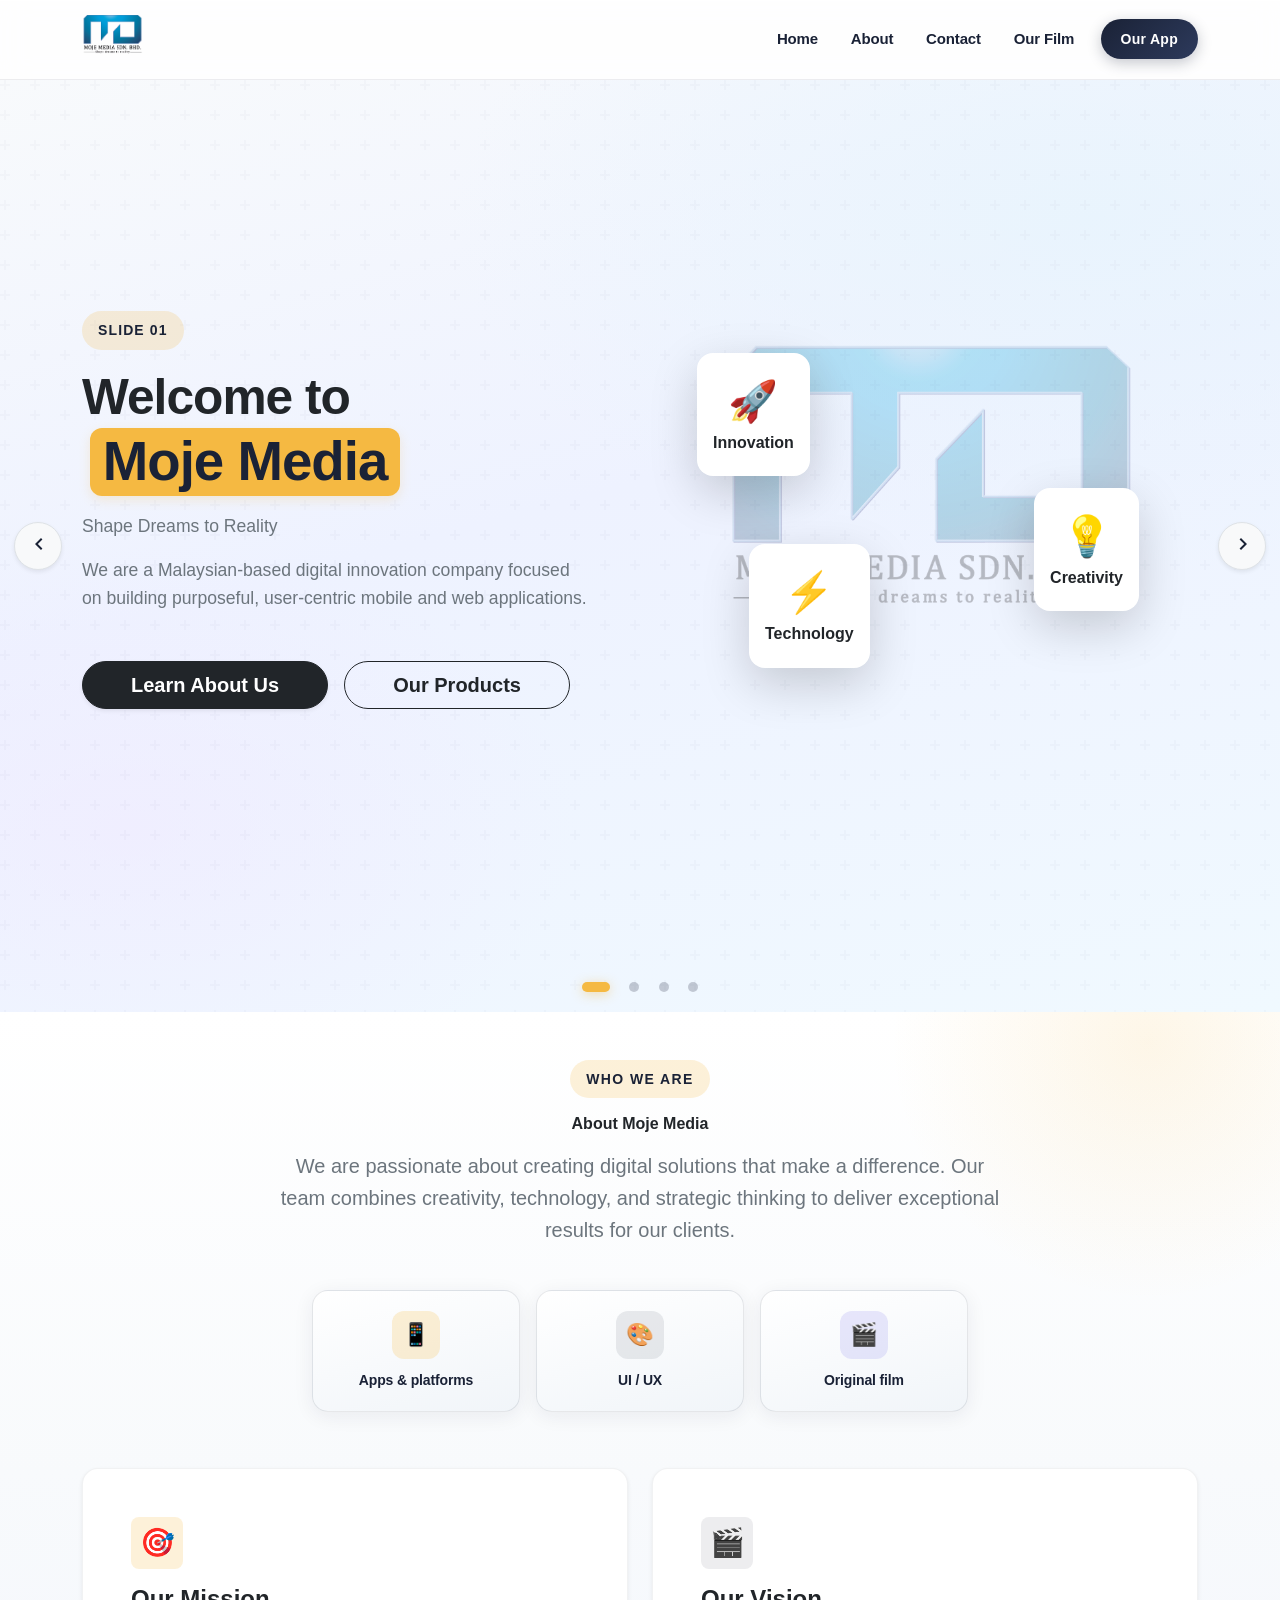
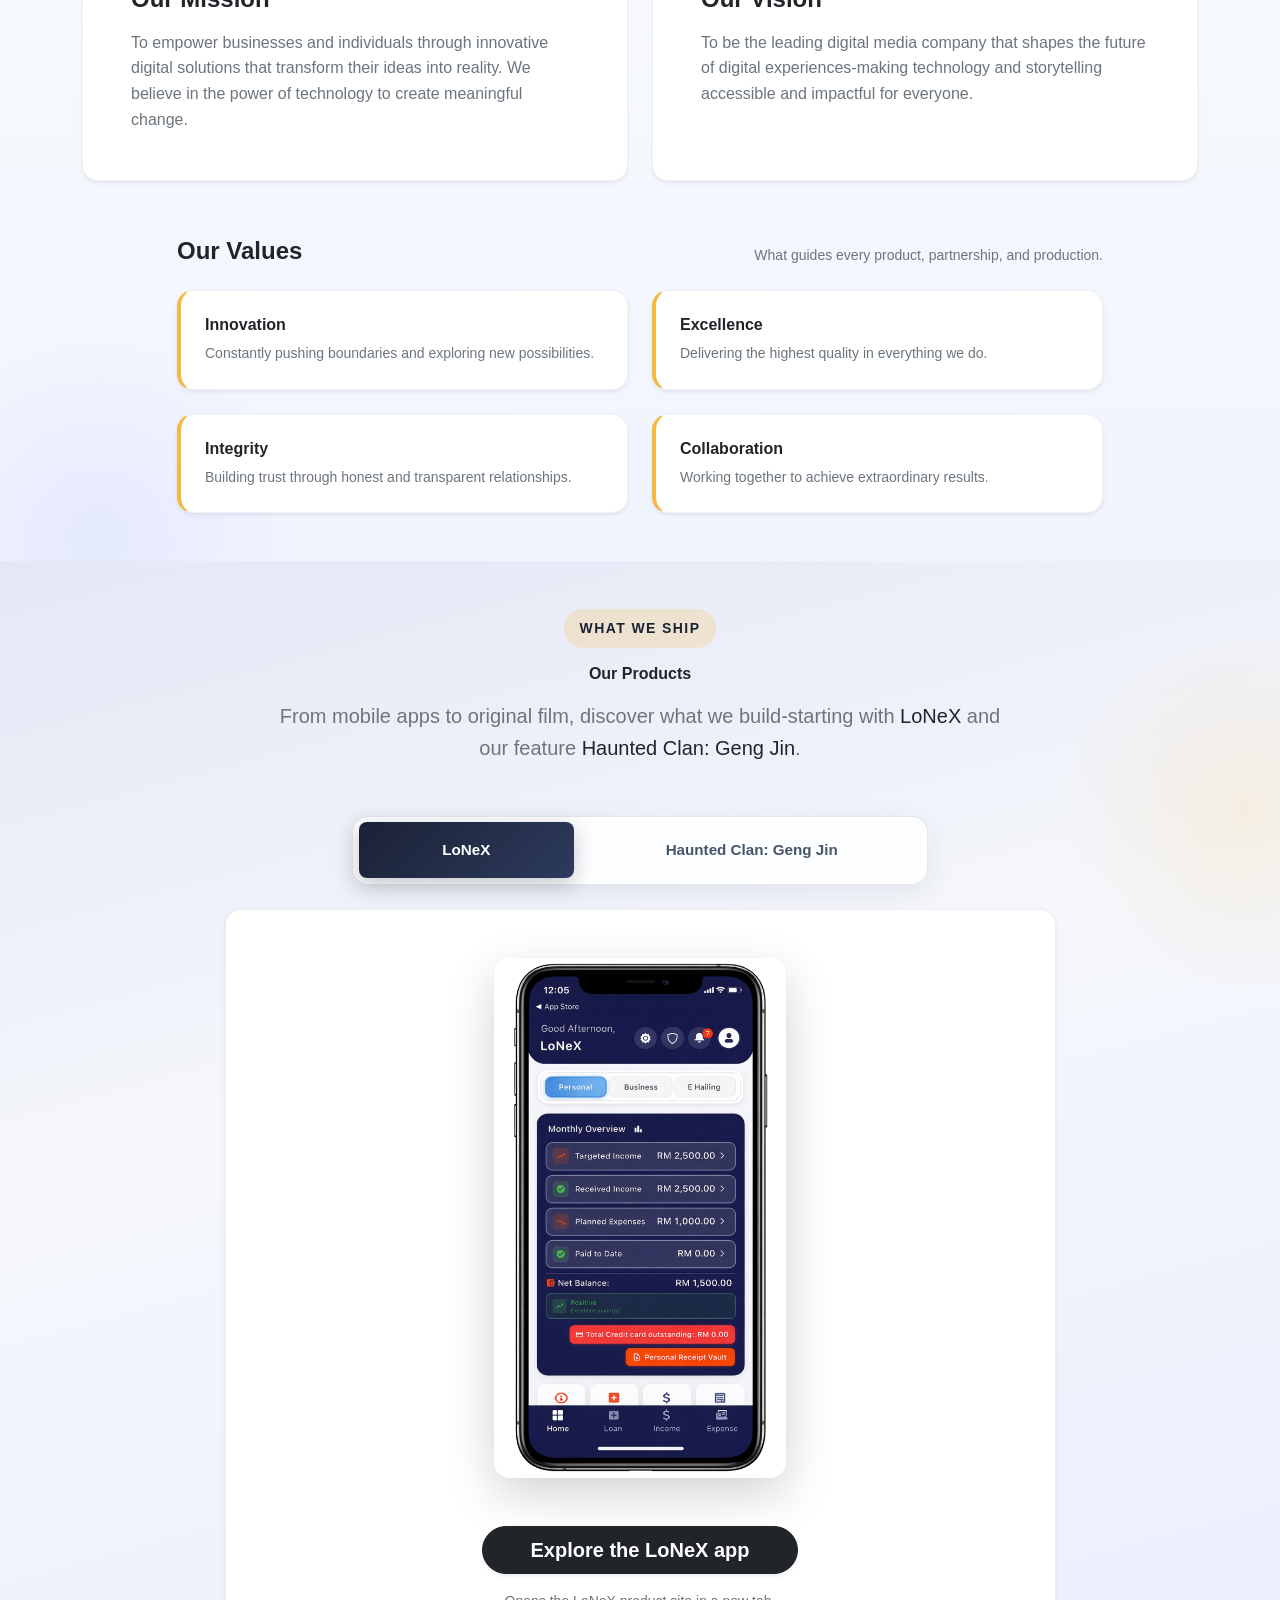
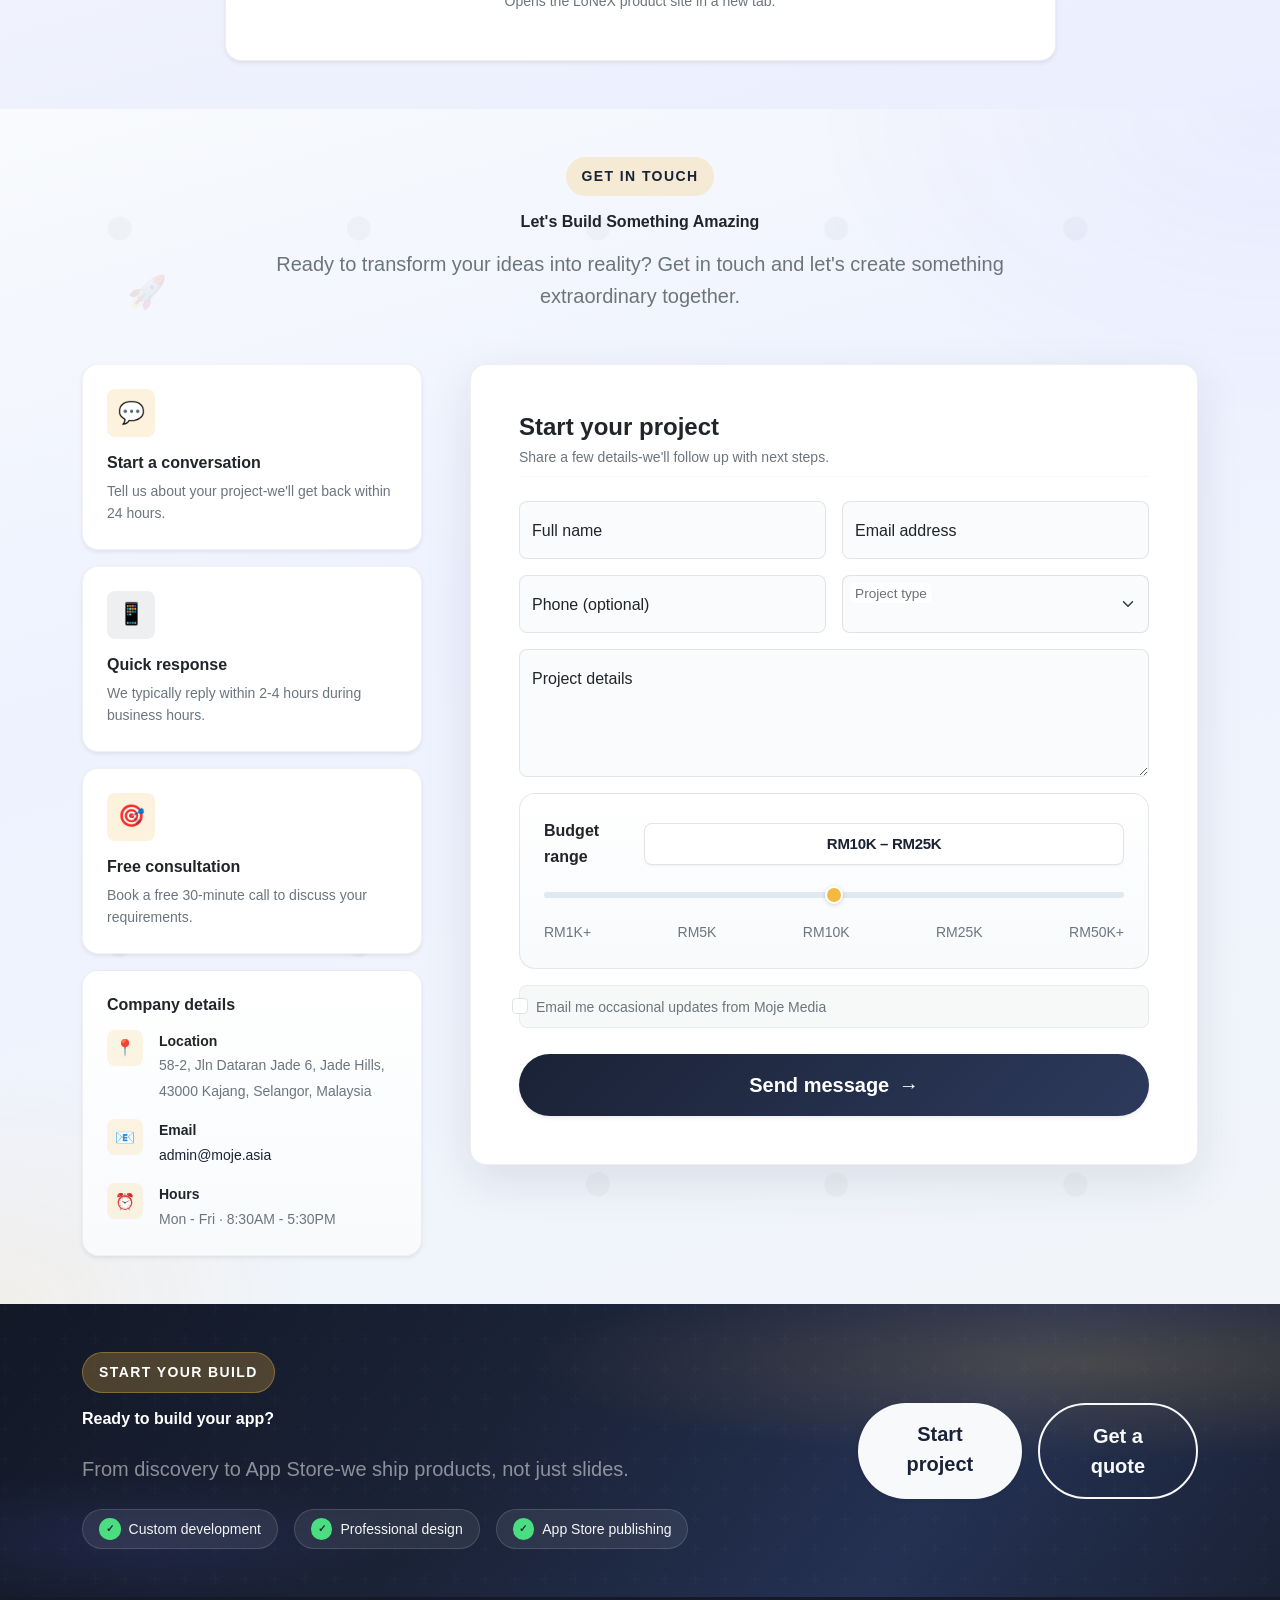
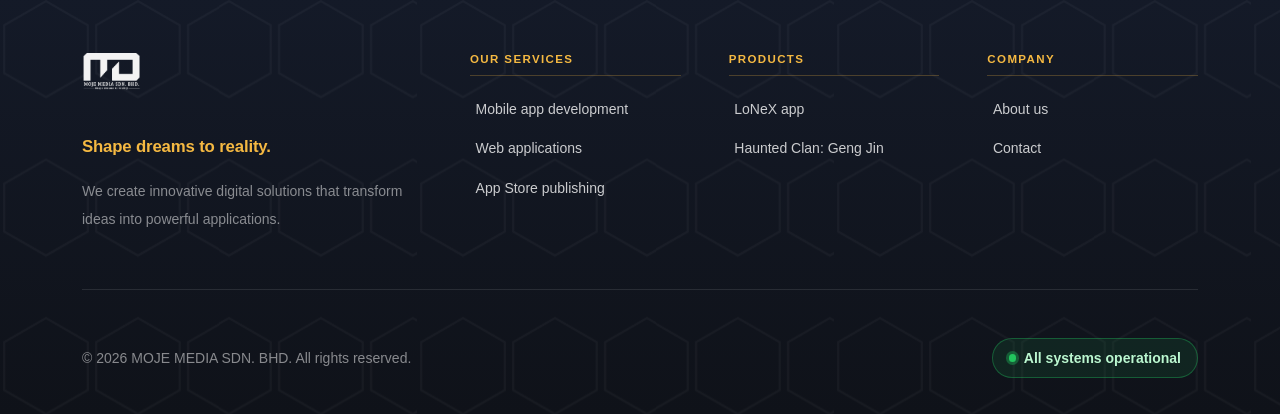
==== commit f5f45f29: "Add files via upload" ====
--- a/index.html
+++ b/index.html
@@ -120,10 +120,10 @@
                   <div class="col-12 col-lg-7 order-1 order-lg-2 bg-black p-3 p-md-4 d-flex align-items-center hero-film-posters">
                     <div class="row g-3 w-100 align-items-center">
                       <div class="col-6">
-                        <img src="assets/poster%201.jpg" alt="Haunted Clan: Geng Jin — poster 1" class="img-fluid rounded-3 shadow film-poster-hero w-100">
+                        <img src="assets/hauntedclan%20poster1.1.png" alt="Haunted Clan: Geng Jin — poster 1" class="img-fluid rounded-3 shadow film-poster-hero w-100">
                       </div>
                       <div class="col-6">
-                        <img src="assets/poster%202.jpg" alt="Haunted Clan: Geng Jin — poster 2" class="img-fluid rounded-3 shadow film-poster-hero w-100">
+                        <img src="assets/hauntedclan%20poster1.2.png" alt="Haunted Clan: Geng Jin — poster 2" class="img-fluid rounded-3 shadow film-poster-hero w-100">
                       </div>
                     </div>
                   </div>
@@ -504,10 +504,10 @@
                     <div class="product-showcase-media product-showcase-media--film mb-4 mb-lg-5 mx-auto">
                       <div class="row g-3 justify-content-center align-items-end">
                         <div class="col-6 col-md-5 col-lg-4">
-                          <img src="assets/poster%201.jpg" alt="Haunted Clan: Geng Jin — poster 1" class="img-fluid rounded-3 shadow-lg w-100 product-showcase-poster">
+                          <img src="assets/hauntedclan%20poster1.1.png" alt="Haunted Clan: Geng Jin — poster 1" class="img-fluid rounded-3 shadow-lg w-100 product-showcase-poster">
                         </div>
                         <div class="col-6 col-md-5 col-lg-4">
-                          <img src="assets/poster%202.jpg" alt="Haunted Clan: Geng Jin — poster 2" class="img-fluid rounded-3 shadow-lg w-100 product-showcase-poster">
+                          <img src="assets/hauntedclan%20poster1.2.png" alt="Haunted Clan: Geng Jin — poster 2" class="img-fluid rounded-3 shadow-lg w-100 product-showcase-poster">
                         </div>
                       </div>
                     </div>
